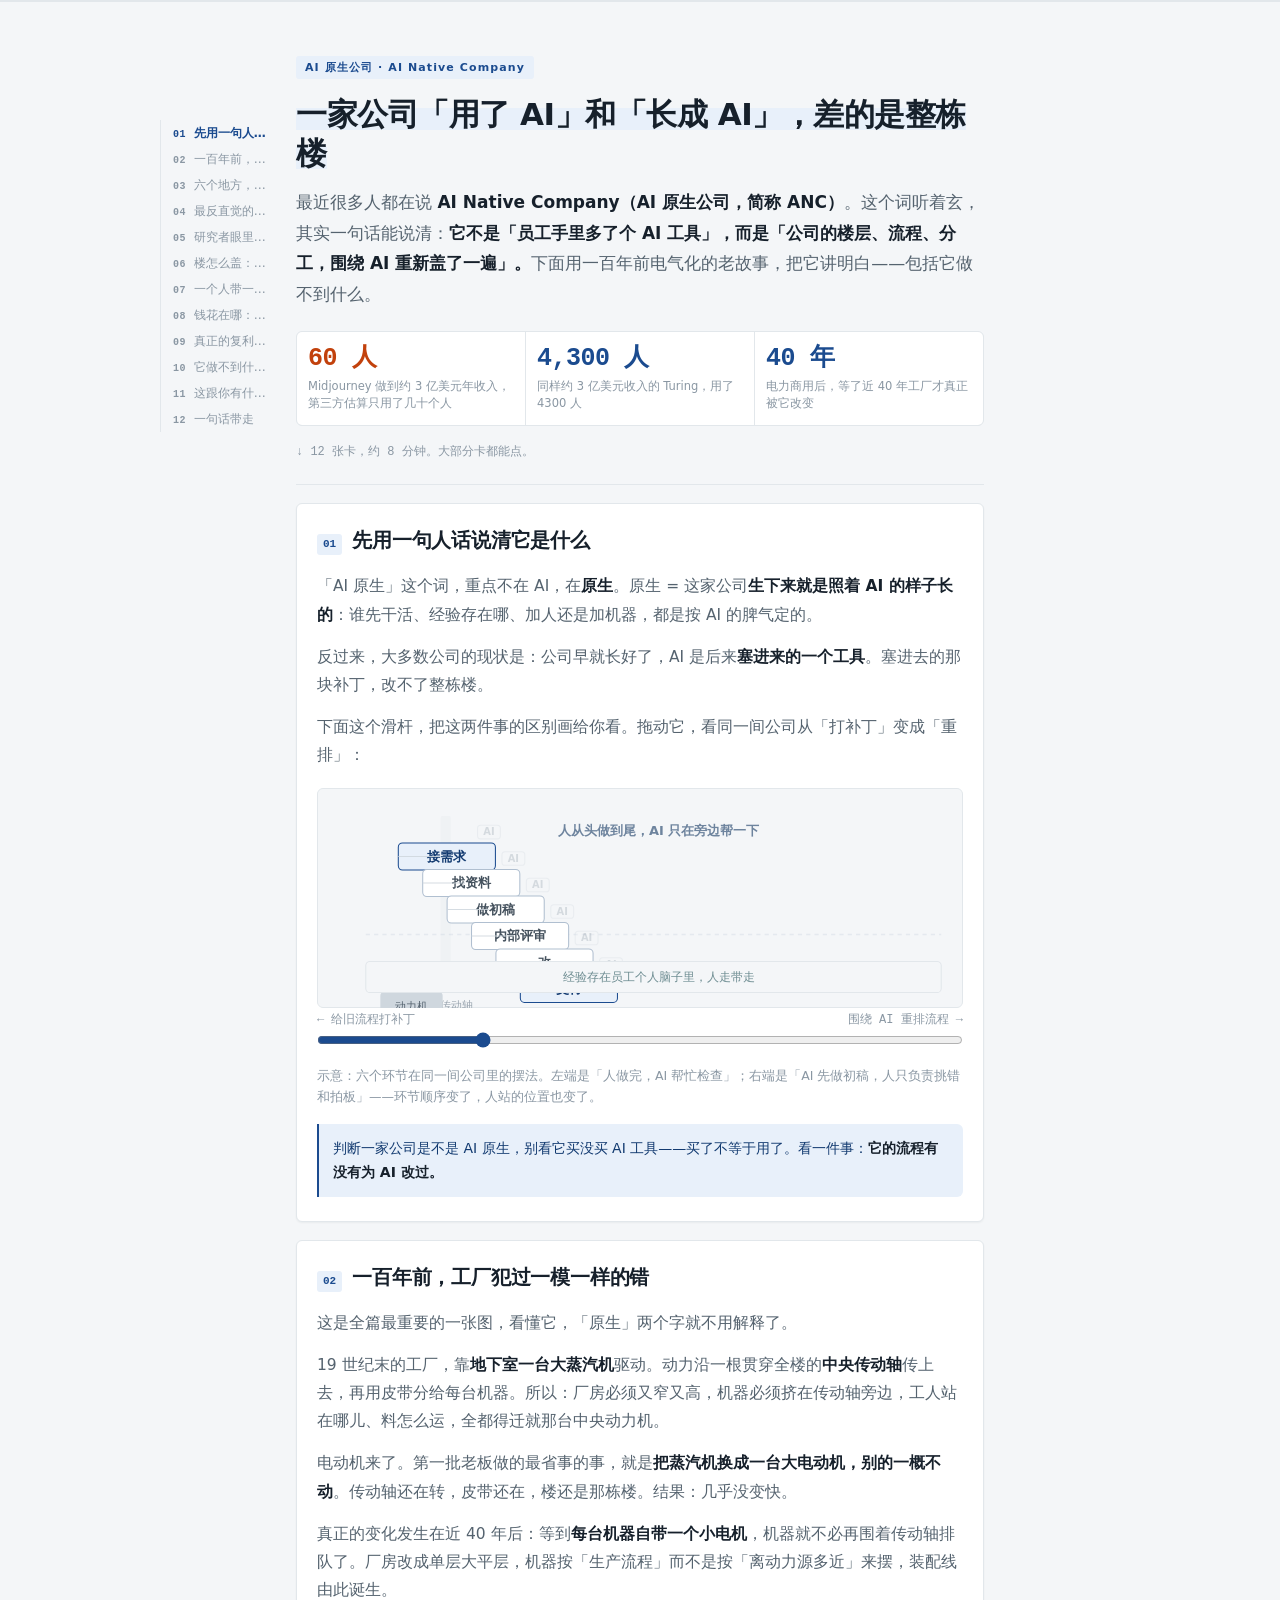
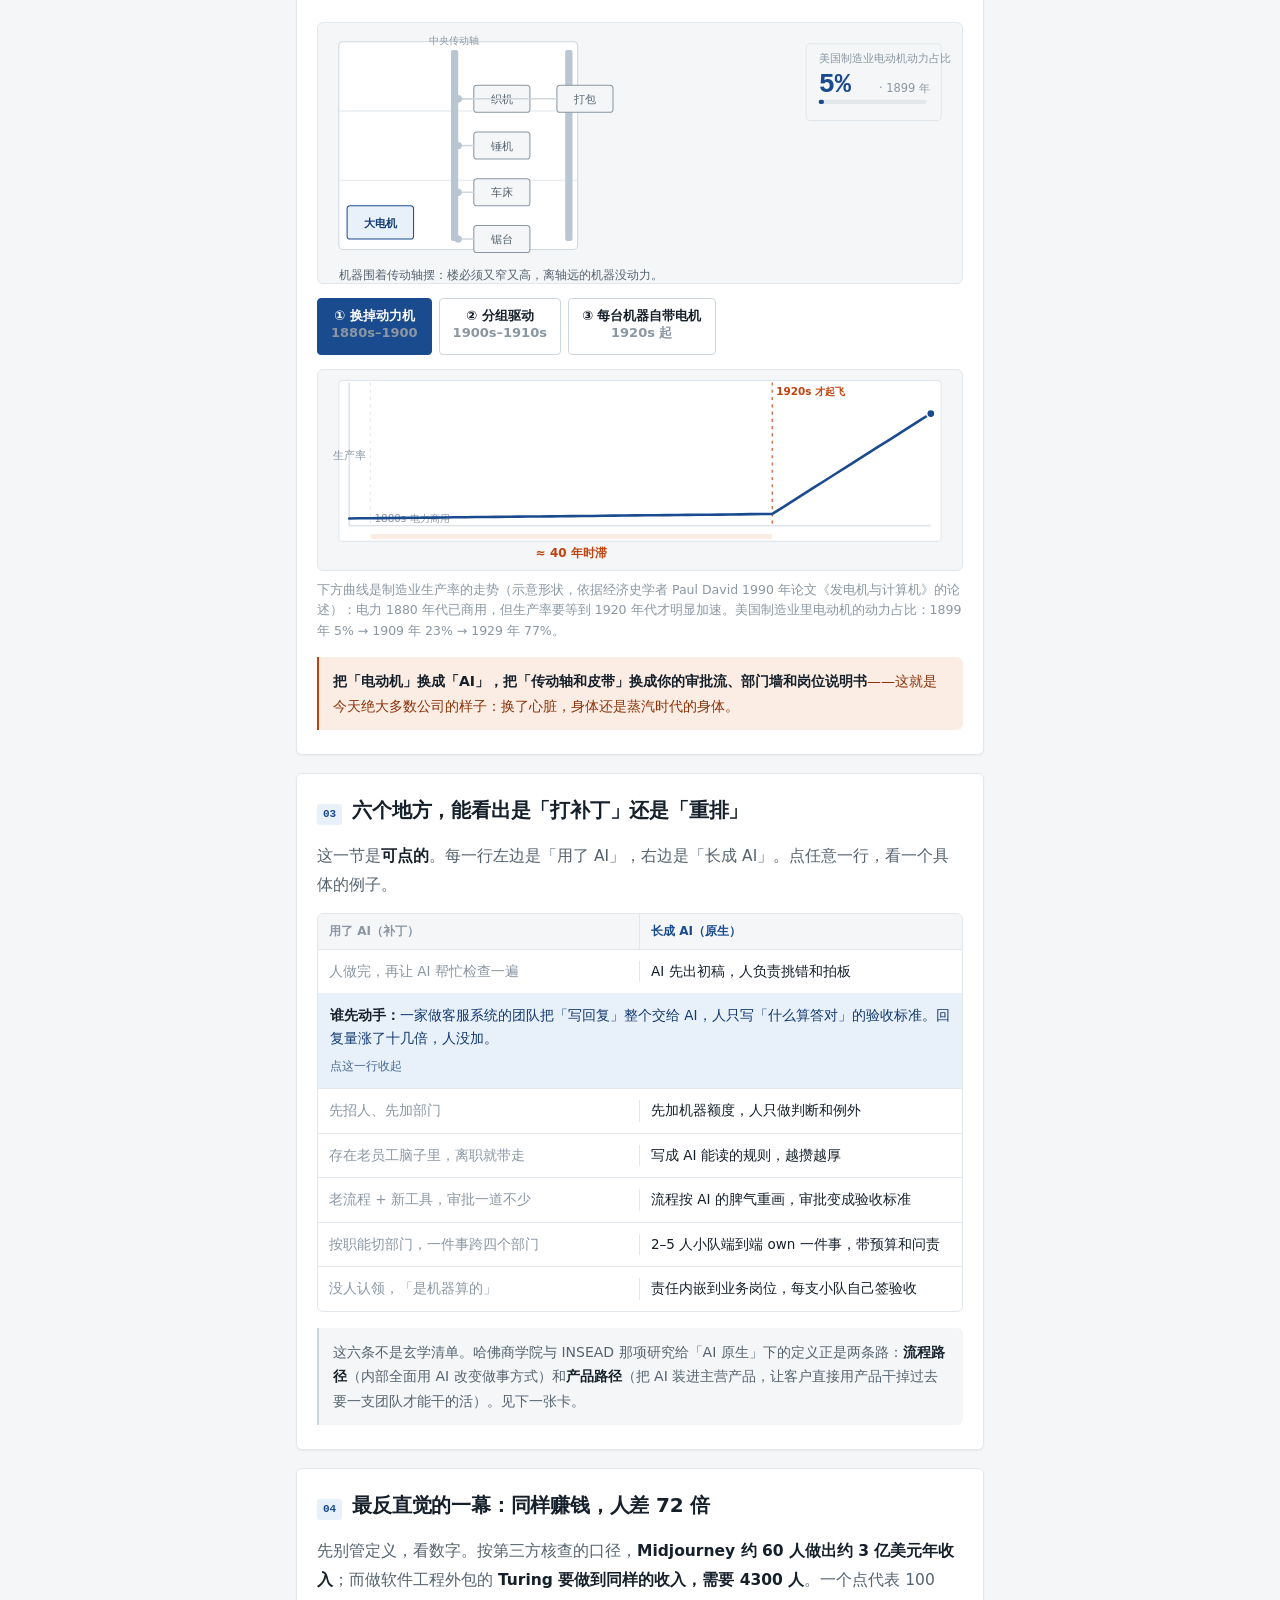
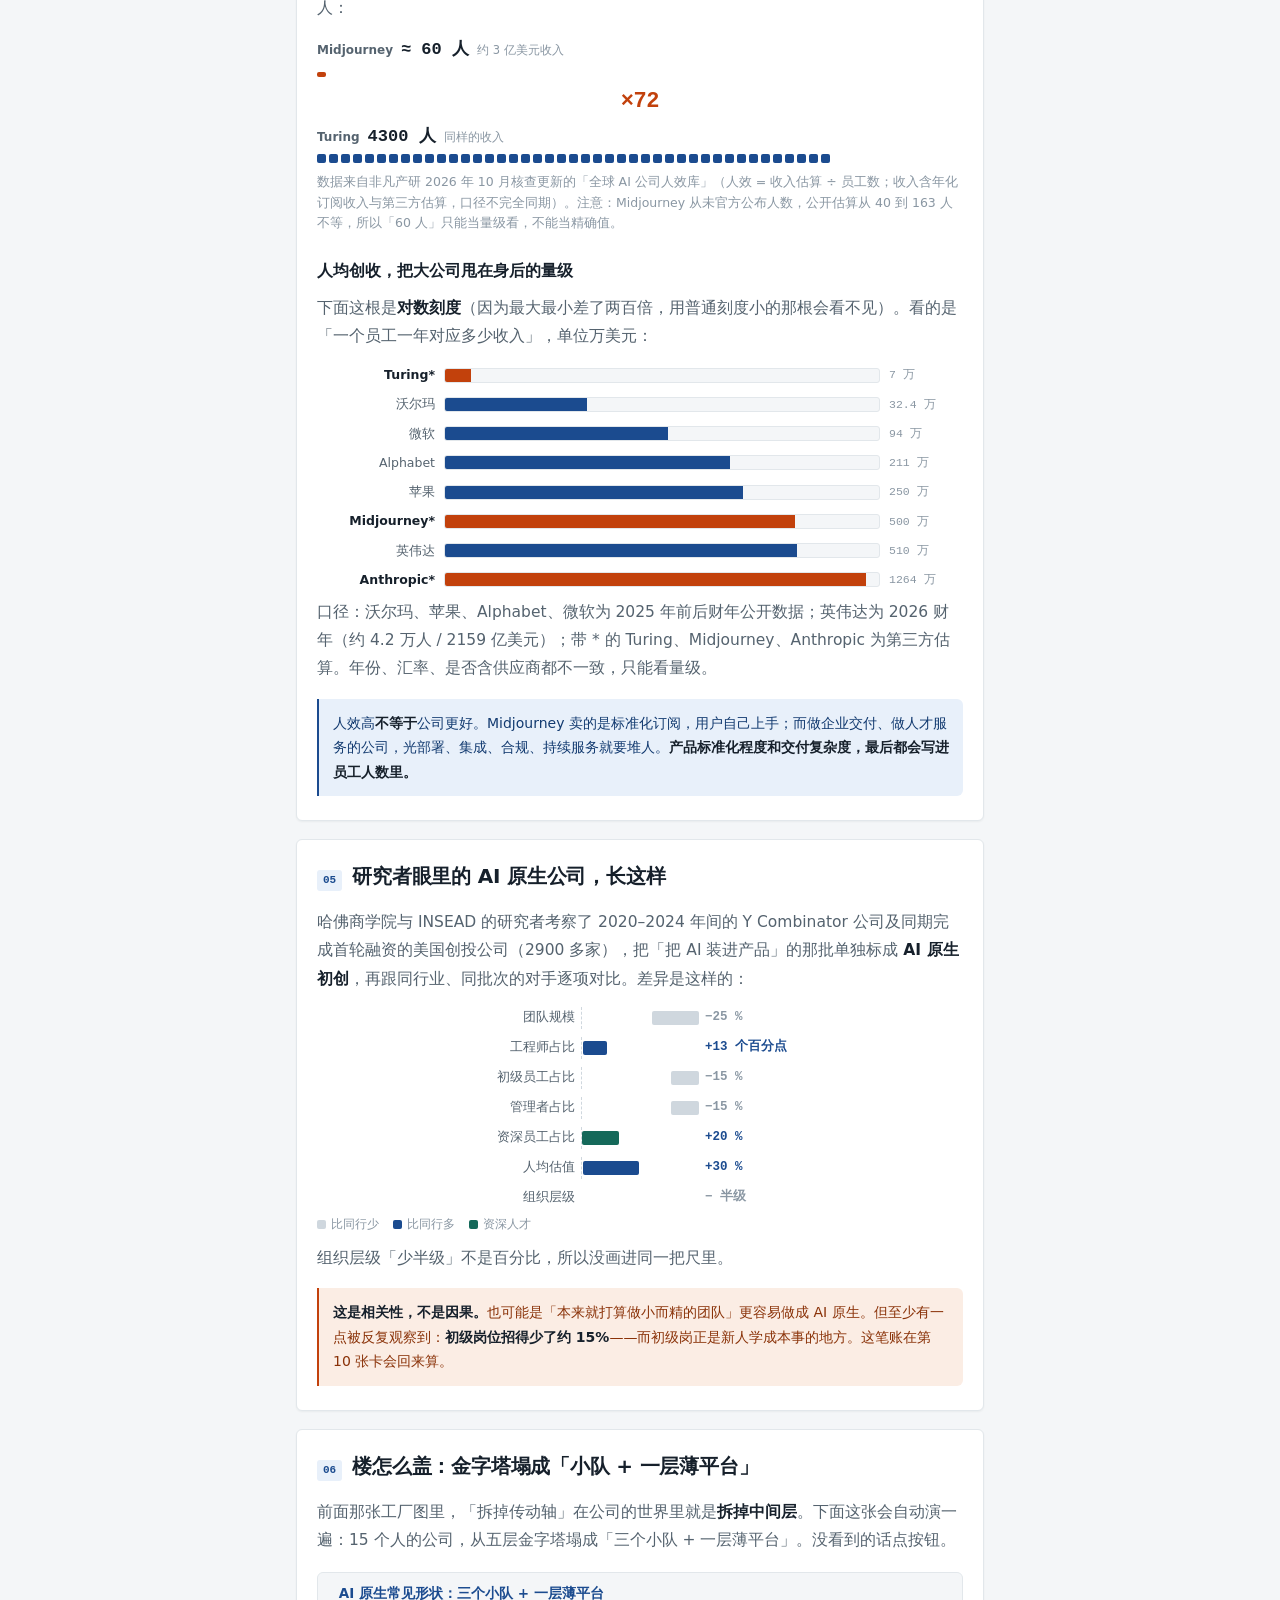
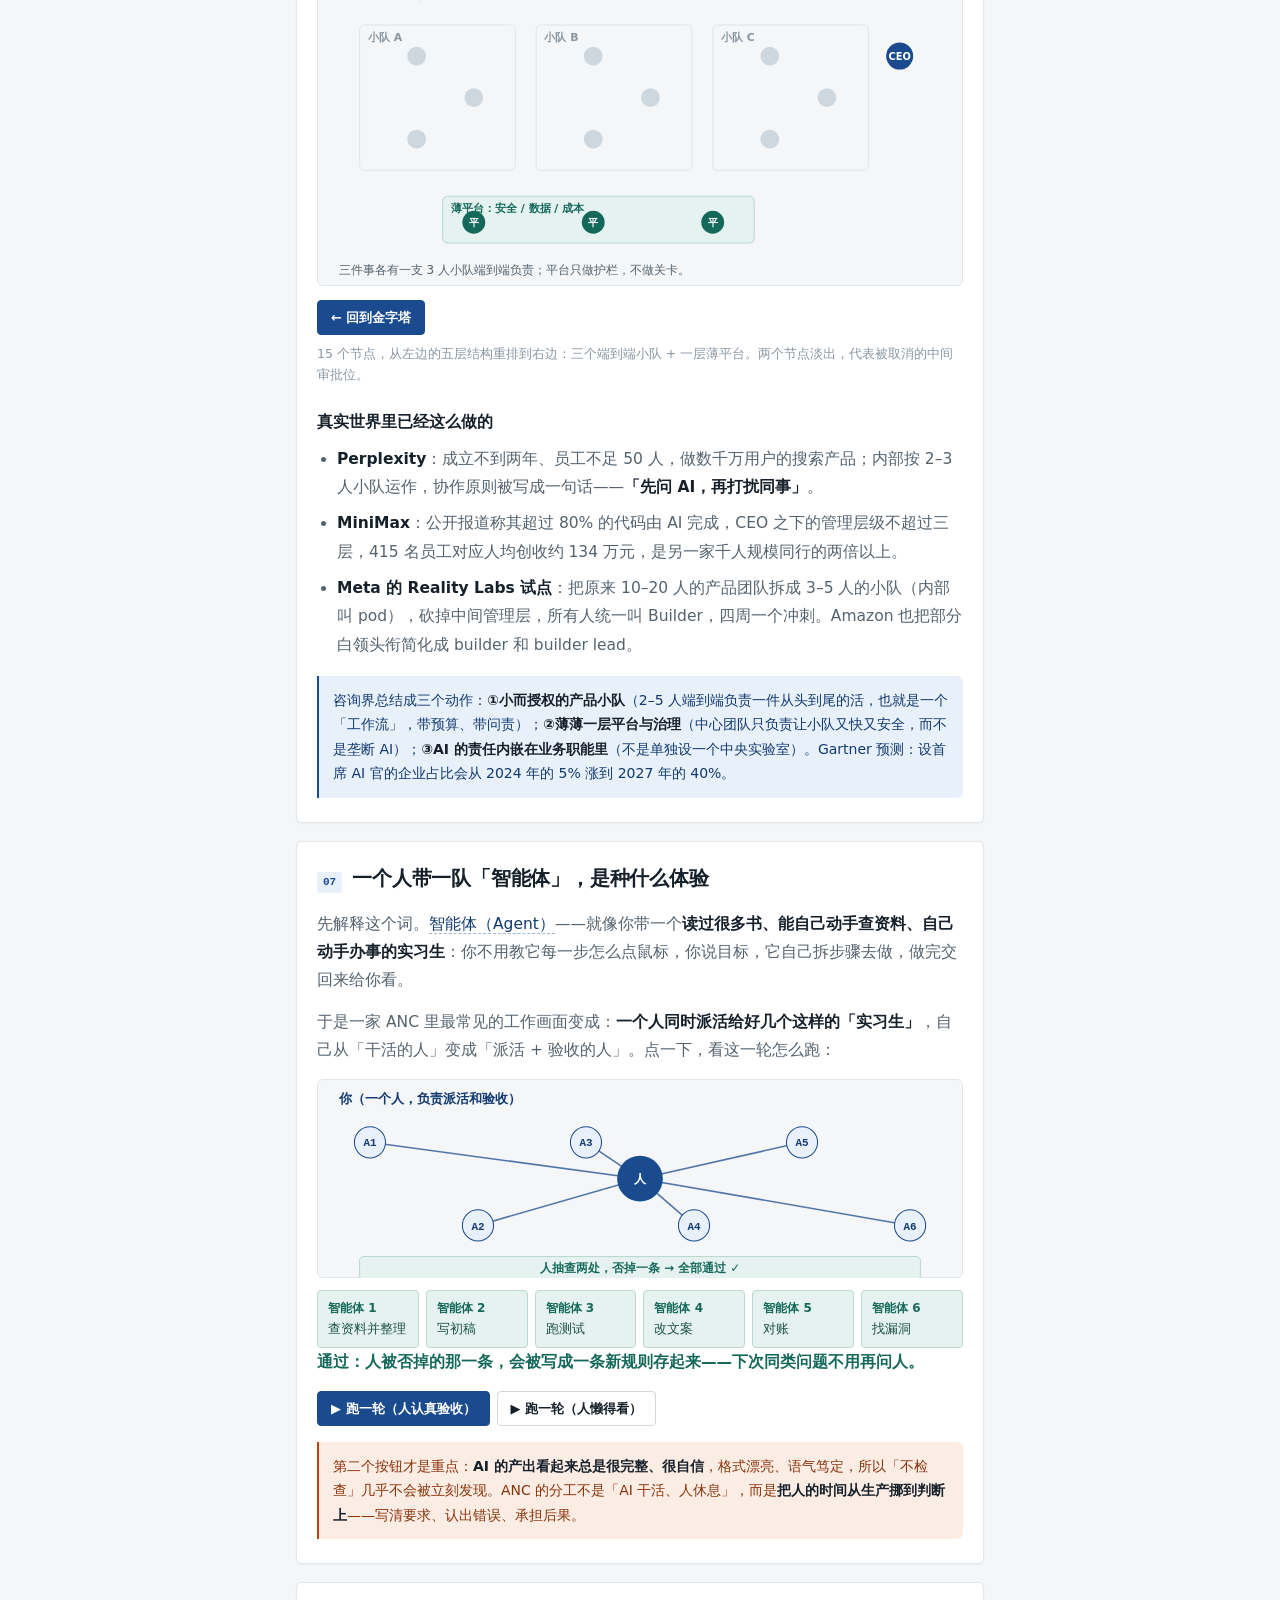
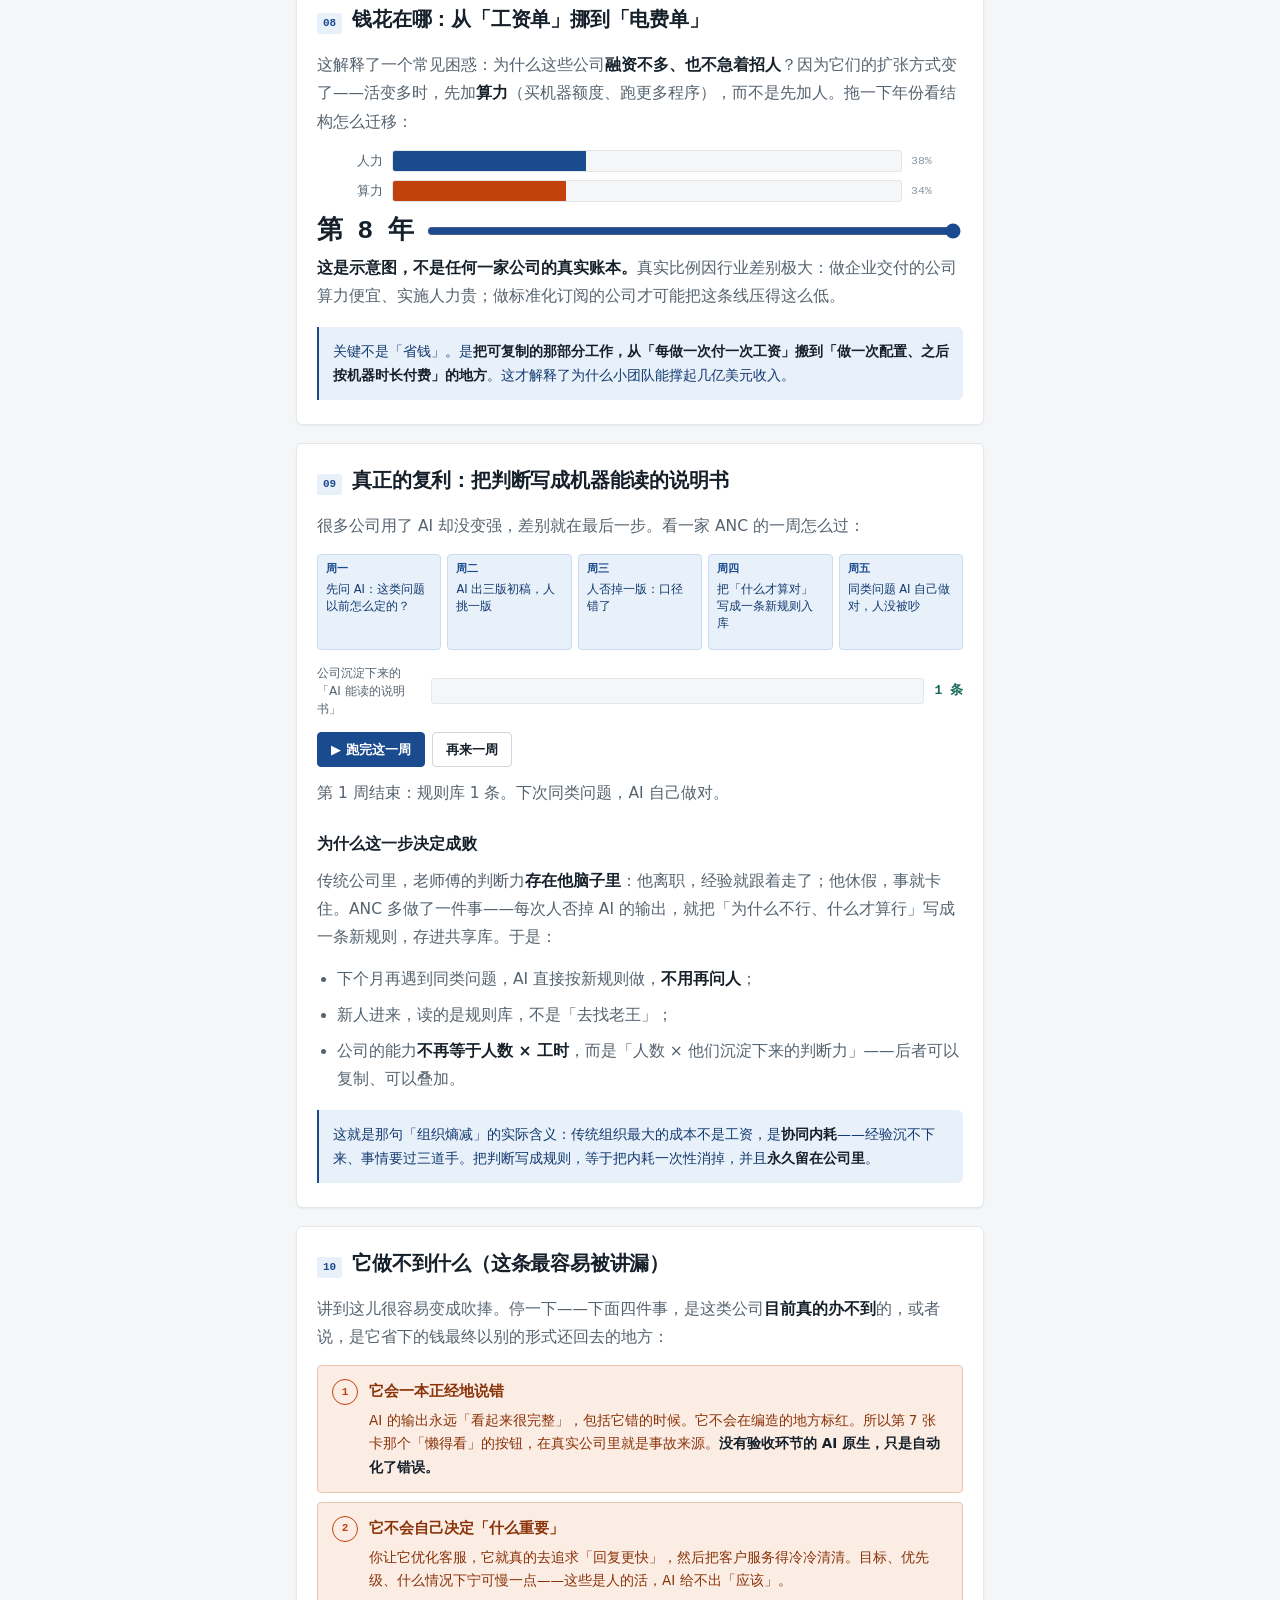
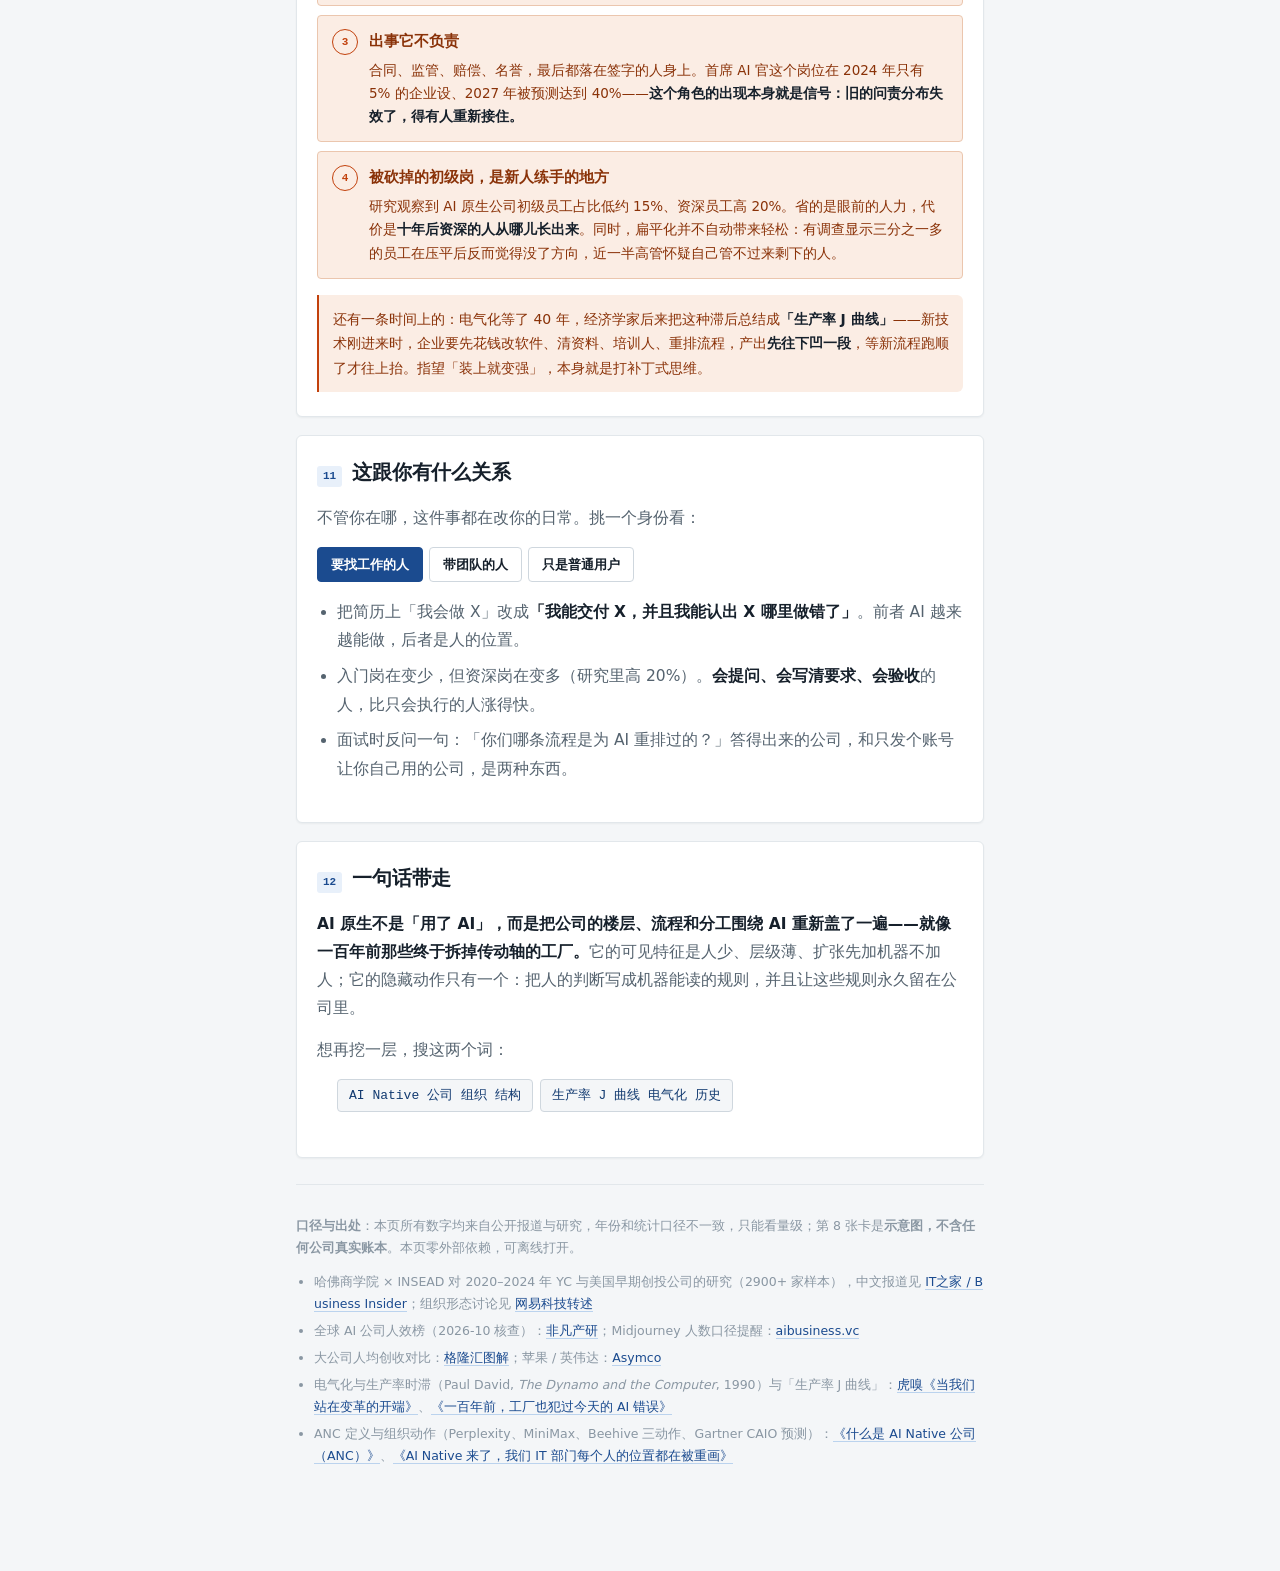
==== d/2026-11-03/index.html @ 0462d8a0 "docs: AI 每日一识 2026-11-03" ====
<!doctype html>
<html lang="zh-CN">
<head>
<meta charset="utf-8">
<meta name="viewport" content="width=device-width, initial-scale=1, viewport-fit=cover">
<meta name="theme-color" content="#1B4B8F">
<link rel="icon" href="data:,">
<title>AI Native Company（AI 原生公司）到底是什么 · 图解</title>
<meta name="description" content="面向完全不懂 AI 的人：用一百年前电气化的老故事，讲清 AI Native Company 是什么、凭什么人这么少、以及它做不到什么。">
<script>document.documentElement.className += ' js'</script>
<style>
:root{
  --bg:#F4F6F8; --panel:#fff; --ink:#16202B; --ink-2:#55636F; --ink-3:#8A97A3;
  --line:#E2E7EB; --line-2:#CFD7DE;
  --accent:#1B4B8F; --accent-ink:#123A70; --accent-soft:#E8F0FA; --accent-line:#C9DCF2;
  --hot:#C2410C; --hot-ink:#8A3208; --hot-soft:#FBEDE4; --hot-line:#EBC6AE;
  --good:#15695A; --good-ink:#1D5247; --good-soft:#E5F2EF; --good-line:#BBD9D1;
  --radius:6px; --shadow:0 1px 2px rgba(22,32,43,.05);
  --sans:"Segoe UI",system-ui,-apple-system,"PingFang SC","Microsoft YaHei",sans-serif;
  --mono:ui-monospace,"Cascadia Mono",Consolas,"SFMono-Regular",Menlo,monospace;
}
*,*::before,*::after{box-sizing:border-box}
html{-webkit-text-size-adjust:100%}
body{
  margin:0;background:var(--bg);color:var(--ink);
  font:16px/1.78 var(--sans);-webkit-font-smoothing:antialiased;
}
.wrap{max-width:720px;margin:0 auto;padding:0 16px 96px}

/* ---------- 顶栏进度 ---------- */
.topbar{position:fixed;top:0;left:0;right:0;height:2px;background:var(--line);z-index:40}
.topbar i{display:block;height:100%;width:0;background:var(--accent)}

/* ---------- 侧栏（桌面） ---------- */
.rail{display:none}
@media (min-width:1080px){
  .rail{
    display:block;position:fixed;left:calc(50% - 480px);top:120px;width:120px;z-index:30;
    border-left:1px solid var(--line);padding-left:12px;
  }
  .rail a{
    display:flex;gap:8px;align-items:baseline;text-decoration:none;color:var(--ink-3);
    font:12px/1.5 var(--sans);padding:4px 0;transition:color .2s
  }
  .rail a em{font:600 10px/1.5 var(--mono);font-style:normal;letter-spacing:.04em}
  .rail a:hover{color:var(--ink-2)}
  .rail a.on{color:var(--accent);font-weight:600}
}

/* ---------- hero ---------- */
.hero{padding:52px 0 26px;border-bottom:1px solid var(--line)}
.kicker{
  display:inline-block;font:600 11px/1 var(--sans);letter-spacing:.1em;color:var(--accent);
  background:var(--accent-soft);padding:6px 9px;border-radius:3px;margin-bottom:16px
}
h1{margin:0 0 14px;font-size:31px;line-height:1.26;letter-spacing:-.015em;font-weight:700}
h1 .u{
  background:linear-gradient(var(--accent-soft),var(--accent-soft)) no-repeat;
  background-size:0 62%;background-position:0 88%;transition:background-size 1.1s cubic-bezier(.22,.61,.36,1) .35s
}
.js .hero.in h1 .u{background-size:100% 62%}
.lede{margin:0 0 22px;font-size:17px;color:var(--ink-2);line-height:1.8}
.lede b{color:var(--ink);font-weight:600}
.stats{display:grid;grid-template-columns:repeat(3,1fr);gap:1px;background:var(--line);border:1px solid var(--line);border-radius:var(--radius);overflow:hidden}
.stat{background:var(--panel);padding:13px 11px}
.stat .v{display:block;font:700 25px/1.1 var(--mono);letter-spacing:-.02em;color:var(--accent);white-space:nowrap}
@media (max-width:520px){ .stat .v{font-size:19px} .stat .k{font-size:10.5px} }
.stat.hot .v{color:var(--hot)}
.stat .k{display:block;margin-top:5px;font-size:11.5px;line-height:1.5;color:var(--ink-3)}
.scrollhint{margin:20px 0 0;font:12px/1 var(--mono);color:var(--ink-3)}

/* ---------- 卡片 ---------- */
.card{
  background:var(--panel);border:1px solid var(--line);border-radius:var(--radius);
  box-shadow:var(--shadow);padding:22px 20px 24px;margin:18px 0;scroll-margin-top:16px
}
.card h2{margin:0 0 4px;font-size:20px;line-height:1.4;font-weight:680;letter-spacing:-.01em}
.card h3{margin:24px 0 8px;font-size:15.5px;font-weight:650;color:var(--ink)}
.card p{margin:0 0 14px;color:var(--ink-2);font-size:15.5px;line-height:1.82}
.card p:last-child{margin-bottom:0}
.card b,.card strong{color:var(--ink);font-weight:600}
.no-head{display:flex;gap:10px;align-items:baseline;margin-bottom:14px}
.no{font:600 11px/1 var(--mono);color:var(--accent);background:var(--accent-soft);padding:5px 6px;border-radius:3px;flex:none}
.card ul{margin:0 0 14px;padding-left:20px;color:var(--ink-2);font-size:15.5px;line-height:1.85}
.card li{margin-bottom:7px}
.card li b{color:var(--ink)}
.term{color:var(--accent-ink);border-bottom:1px dashed #9DB8DC;cursor:help}
.note{font-size:13px;color:var(--ink-3);line-height:1.7}
.callout{
  margin:16px 0 0;padding:12px 14px;border-left:2px solid var(--accent);
  background:var(--accent-soft);border-radius:0 var(--radius) var(--radius) 0;
  font-size:14px;color:var(--accent-ink);line-height:1.75
}
.callout.warn{border-left-color:var(--hot);background:var(--hot-soft);color:var(--hot-ink)}
.callout.fact{border-left-color:var(--line-2);background:var(--bg);color:var(--ink-2)}
.searchbox{list-style:none;display:flex;gap:7px;flex-wrap:wrap;margin:12px 0 0;padding:0}
.searchbox li{font:13px/1 var(--mono);padding:9px 11px;border-radius:4px;background:var(--bg);border:1px solid var(--line-2);color:var(--accent-ink)}
figure{margin:18px 0 0}
figcaption{margin-top:9px;font-size:12.5px;color:var(--ink-3);line-height:1.65}
.stage{width:100%;display:block;overflow:visible;background:var(--bg);border:1px solid var(--line);border-radius:var(--radius)}
.stage text{font-family:var(--sans)}
.stage text.mono{font-family:var(--mono)}
.btnrow + .stage,.btnrow + .panx .stage{margin-top:14px}
/* 窄屏时按原尺寸看：图太密，缩到 358px 宽标签只有 6px，读不动 → 允许横向拖动 */
.panx{overflow-x:auto;overflow-y:hidden;-webkit-overflow-scrolling:touch}
@media (max-width:680px){ .panx .stage{min-width:600px} }
.btn{
  font:600 13px/1 var(--sans);padding:10px 13px;border-radius:4px;cursor:pointer;
  background:var(--panel);border:1px solid var(--line-2);color:var(--ink);
  -webkit-tap-highlight-color:transparent;touch-action:manipulation;transition:.16s border-color,.16s background
}
.btn:hover{border-color:var(--accent)}
.btn:active{transform:translateY(1px)}
.btn.sel{background:var(--accent);border-color:var(--accent);color:#fff}
.btnrow{display:flex;gap:7px;flex-wrap:wrap;margin-top:14px}

/* 通用揭示 */
html.js .rv{opacity:0;transform:translateY(10px);transition:opacity .5s ease,transform .5s cubic-bezier(.22,.61,.36,1)}
html.js .card.in .rv{opacity:1;transform:none}
.card.in .rv:nth-child(2){transition-delay:.05s}
.card.in .rv:nth-child(3){transition-delay:.1s}

/* ---------- 卡 1：渗透度滑杆 ---------- */
.dial{margin-top:6px}
.dial input{width:100%;accent-color:var(--accent);margin:6px 0 0}
.dial .lab{display:flex;justify-content:space-between;font:12px/1 var(--mono);color:var(--ink-3)}

/* ---------- 卡 3：对照表 ---------- */
.cmp{border:1px solid var(--line);border-radius:var(--radius);overflow:hidden;margin-top:6px}
.cmp-h{display:grid;grid-template-columns:1fr 1fr;background:var(--bg);border-bottom:1px solid var(--line)}
.cmp-h span{padding:9px 11px;font:600 12px/1.4 var(--sans)}
.cmp-h span:first-child{color:var(--ink-3);border-right:1px solid var(--line)}
.cmp-h span:last-child{color:var(--accent)}
.cmp-row{border-bottom:1px solid var(--line)}
.cmp-row:last-child{border-bottom:0}
.cmp-row>button{
  display:grid;grid-template-columns:1fr 1fr;width:100%;border:0;background:none;cursor:pointer;
  text-align:left;font-family:inherit;padding:11px 0;gap:0
}
.cmp-row>button:hover{background:#FAFBFC}
.cmp-row i{font-style:normal;padding:0 11px;font-size:13.5px;line-height:1.6}
.cmp-row i:first-child{color:var(--ink-3);border-right:1px solid var(--line)}
.cmp-row i:last-child{color:var(--ink)}
.cmp-row .ex{
  display:grid;grid-template-rows:0fr;transition:grid-template-rows .32s ease;
  background:var(--accent-soft)
}
.cmp-row.open .ex{grid-template-rows:1fr}
.cmp-row .ex>div{overflow:hidden;padding:0 12px}
.cmp-row.open .ex>div{padding:11px 12px}
.cmp-row .ex p{margin:0;font-size:13.5px;line-height:1.72;color:var(--accent-ink)}
.cmp-row .ex em{display:block;margin-top:5px;font-style:normal;font-size:12px;color:#4A6B95}

/* ---------- 卡 4：点阵 + 榜 ---------- */
.dots{display:block;margin-top:14px}
.dots .who{display:flex;align-items:baseline;gap:8px;flex-wrap:wrap;font:600 12px/1.5 var(--sans);color:var(--ink-2);margin-bottom:7px}
.dots .who b{font:700 17px/1.2 var(--mono);color:var(--ink)}
.dots .who .note{font-weight:400;font-size:11.5px;color:var(--ink-3)}
.grid-dots{display:flex;flex-wrap:wrap;gap:3px}
.grid-dots i{width:9px;height:9px;border-radius:2px;background:var(--line-2);opacity:0;transform:scale(.4)}
.grid-dots i.on{opacity:1;transform:none;transition:opacity .25s ease,transform .25s ease}
.grid-dots i.a{background:var(--hot)}
.grid-dots i.b{background:var(--accent)}
.grid-dots i.part{background:var(--hot);height:5px;margin-top:4px}
.x72{text-align:center;font:700 22px/1 var(--mono);color:var(--hot);margin:14px 0 2px;letter-spacing:-.02em}
.rank{margin-top:6px}
.rk{display:grid;grid-template-columns:118px 1fr 74px;align-items:center;gap:9px;margin-bottom:7px}
.rk .nm{font-size:12.5px;color:var(--ink-2);text-align:right;white-space:nowrap;overflow:hidden;text-overflow:ellipsis}
.rk .tr{height:15px;background:var(--bg);border:1px solid var(--line);border-radius:3px;overflow:hidden}
.rk .fl{display:block;height:100%;width:0;background:var(--accent);transition:width .7s cubic-bezier(.22,.61,.36,1)}
.rk.hi .fl{background:var(--hot)}
.rk.hi .nm{color:var(--ink);font-weight:600}
.rk .vv{font:11.5px/1 var(--mono);color:var(--ink-3)}

/* ---------- 卡 5：研究条形 ---------- */
.study{margin-top:6px}
.st{display:grid;grid-template-columns:1fr 118px 1fr;align-items:center;gap:6px;margin-bottom:8px}
.st .lb{font-size:13px;color:var(--ink-2);text-align:right;line-height:1.45}
.st .ax{position:relative;height:22px;border-left:1px dashed var(--line-2)}
.st .ax i{position:absolute;top:4px;height:14px;border-radius:2px;width:0;transition:width .6s cubic-bezier(.22,.61,.36,1)}
.st .ax i.neg{right:0;background:var(--line-2)}
.st .ax i.pos{left:1px;background:var(--accent)}
.st .ax i.good{background:var(--good)}
.st .vv{font:600 12.5px/1.4 var(--mono);white-space:nowrap}
.st .vv.neg{color:var(--ink-3)}
.st .vv.pos{color:var(--accent)}
.legend{display:flex;gap:14px;font:11.5px/1 var(--sans);color:var(--ink-3);margin-top:10px}
.legend i{display:inline-block;width:9px;height:9px;border-radius:2px;margin-right:5px;vertical-align:-1px}

/* ---------- 卡 7：智能体小队 ---------- */
.team{margin-top:6px}
.flow{display:flex;gap:7px;flex-wrap:wrap;margin-top:12px}
.job{
  flex:1 1 100px;border:1px solid var(--line);border-radius:4px;padding:9px 10px;background:var(--bg);
  font-size:12.5px;color:var(--ink-2);line-height:1.5;transition:.25s border-color,.25s background,.25s color
}
.job b{display:block;font:600 12px/1.4 var(--sans);color:var(--ink-3);margin-bottom:3px}
.job.busy{background:var(--accent-soft);border-color:var(--accent-line);color:var(--accent-ink)}
.job.busy b{color:var(--accent)}
.job.pass{background:var(--good-soft);border-color:var(--good-line);color:var(--good-ink)}
.job.pass b{color:var(--good)}
.job.fail{background:var(--hot-soft);border-color:var(--hot-line);color:var(--hot-ink)}
.job.fail b{color:var(--hot)}
.verdict{margin-top:12px;font:600 13.5px/1.6 var(--sans);min-height:22px}
.verdict.ok{color:var(--good)}
.verdict.no{color:var(--hot)}

/* ---------- 卡 8：成本结构 ---------- */
.cost{margin-top:6px}
.bars{display:flex;flex-direction:column;gap:8px}
.bar{display:grid;grid-template-columns:66px 1fr 52px;align-items:center;gap:9px}
.bar .bn{font-size:12.5px;color:var(--ink-2);text-align:right}
.bar .bt{height:22px;background:var(--bg);border:1px solid var(--line);border-radius:3px;overflow:hidden;display:flex}
.bar .bf{height:100%;width:0;transition:width .5s cubic-bezier(.22,.61,.36,1)}
.bar .bf.pay{background:var(--accent)}
.bar .bf.calc{background:var(--hot)}
.bar .bv{font:11.5px/1 var(--mono);color:var(--ink-3)}
.yr{font:700 26px/1 var(--mono);color:var(--ink);letter-spacing:-.02em}

/* ---------- 卡 9：一周 ---------- */
.week{margin-top:6px}
.days{display:grid;grid-template-columns:repeat(5,1fr);gap:6px}
.day{border:1px solid var(--line);border-radius:4px;padding:9px 8px;background:var(--bg);min-height:96px;transition:.3s border-color,.3s background}
.day b{display:block;font:600 11px/1 var(--mono);color:var(--ink-3);margin-bottom:6px}
.day span{display:block;font-size:11.5px;line-height:1.5;color:var(--ink-2)}
.day.on{background:var(--accent-soft);border-color:var(--accent-line)}
.day.on b{color:var(--accent)}
.day.on span{color:var(--accent-ink)}
.bank{display:flex;align-items:center;gap:10px;margin-top:14px}
.bank .bt{flex:1;height:26px;background:var(--bg);border:1px solid var(--line);border-radius:3px;overflow:hidden}
.bank .bf{height:100%;width:0;background:var(--good);transition:width .6s cubic-bezier(.22,.61,.36,1)}
.bank .bn{font:12px/1.5 var(--sans);color:var(--ink-2);width:104px;flex:none}
.bank .bv{font:600 13px/1 var(--mono);color:var(--good)}

/* ---------- 卡 10：盖章 ---------- */
.stamps{display:grid;gap:9px;margin-top:6px}
.stamp{
  border:1px solid var(--hot-line);border-radius:4px;background:var(--hot-soft);padding:13px 14px;
  display:grid;grid-template-columns:26px 1fr;gap:11px;align-items:start
}
.stamp .mk{
  font:700 11px/1 var(--mono);color:var(--hot);border:1.5px solid var(--hot);border-radius:50%;
  width:26px;height:26px;display:grid;place-items:center
}
.stamp h4{margin:0 0 4px;font-size:14.5px;font-weight:650;color:var(--hot-ink)}
.stamp p{margin:0;font-size:13.5px;line-height:1.72;color:var(--hot-ink)}

/* ---------- 卡 11：三视角 ---------- */
.tabs{display:flex;gap:6px;flex-wrap:wrap;margin:6px 0 16px}
.pane{display:none}
.pane.on{display:block;animation:fade .35s ease}
@keyframes fade{from{opacity:0;transform:translateY(5px)}to{opacity:1;transform:none}}

/* ---------- 页脚 ---------- */
footer{margin-top:26px;padding-top:18px;border-top:1px solid var(--line);font-size:12.5px;color:var(--ink-3);line-height:1.75}
footer a{color:var(--accent);text-decoration:none;border-bottom:1px solid #BBD3EE}
footer ul{margin:8px 0 0;padding-left:18px}
footer li{margin-bottom:5px;word-break:break-all}

@media (prefers-reduced-motion:reduce){
  *,*::before,*::after{animation:none!important;transition:none!important}
  html.js .rv{opacity:1!important;transform:none!important}
  .grid-dots i{opacity:1!important;transform:none!important}
  .js .hero h1 .u{background-size:100% 62%!important}
}
</style>
</head>
<body>
<div class="topbar"><i id="prog"></i></div>

<nav class="rail" id="rail" aria-label="目录"></nav>

<div class="wrap">

<header class="hero" id="hero">
  <span class="kicker">AI 原生公司 · AI Native Company</span>
  <h1><span class="u">一家公司「用了 AI」和「长成 AI」，差的是整栋楼</span></h1>
  <p class="lede">最近很多人都在说 <b>AI Native Company（AI 原生公司，简称 ANC）</b>。这个词听着玄，其实一句话能说清：<b>它不是「员工手里多了个 AI 工具」，而是「公司的楼层、流程、分工，围绕 AI 重新盖了一遍」。</b>下面用一百年前电气化的老故事，把它讲明白——包括它做不到什么。</p>
  <div class="stats">
    <div class="stat hot"><span class="v" data-count="60" data-suffix=" 人">0</span><span class="k">Midjourney 做到约 3 亿美元年收入，第三方估算只用了几十个人</span></div>
    <div class="stat"><span class="v" data-count="4300" data-suffix=" 人">0</span><span class="k">同样约 3 亿美元收入的 Turing，用了 4300 人</span></div>
    <div class="stat"><span class="v" data-count="40" data-suffix=" 年">0</span><span class="k">电力商用后，等了近 40 年工厂才真正被它改变</span></div>
  </div>
  <p class="scrollhint">↓ 12 张卡，约 8 分钟。大部分卡都能点。</p>
</header>

<!-- ============ 1 ============ -->
<section class="card" id="c1">
  <div class="no-head"><span class="no">01</span><h2>先用一句人话说清它是什么</h2></div>
  <p class="rv">「AI 原生」这个词，重点不在 AI，在<b>原生</b>。原生 = 这家公司<b>生下来就是照着 AI 的样子长的</b>：谁先干活、经验存在哪、加人还是加机器，都是按 AI 的脾气定的。</p>
  <p class="rv">反过来，大多数公司的现状是：公司早就长好了，AI 是后来<b>塞进来的一个工具</b>。塞进去的那块补丁，改不了整栋楼。</p>
  <p class="rv">下面这个滑杆，把这两件事的区别画给你看。拖动它，看同一间公司从「打补丁」变成「重排」：</p>
  <figure class="rv">
    <svg class="stage" id="dial-svg" viewBox="0 0 620 210" role="img" aria-label="同一间公司从旧流程加 AI 补丁，变成围绕 AI 重新排列流程"></svg>
    <div class="dial">
      <div class="lab"><span>← 给旧流程打补丁</span><span>围绕 AI 重排流程 →</span></div>
      <input type="range" id="dial" min="0" max="100" value="0" aria-label="AI 渗透度">
    </div>
    <figcaption>示意：六个环节在同一间公司里的摆法。左端是「人做完，AI 帮忙检查」；右端是「AI 先做初稿，人只负责挑错和拍板」——环节顺序变了，人站的位置也变了。</figcaption>
  </figure>
  <div class="callout">判断一家公司是不是 AI 原生，别看它买没买 AI 工具——买了不等于用了。看一件事：<b>它的流程有没有为 AI 改过。</b></div>
</section>

<!-- ============ 2 ============ -->
<section class="card" id="c2">
  <div class="no-head"><span class="no">02</span><h2>一百年前，工厂犯过一模一样的错</h2></div>
  <p class="rv">这是全篇最重要的一张图，看懂它，「原生」两个字就不用解释了。</p>
  <p class="rv">19 世纪末的工厂，靠<b>地下室一台大蒸汽机</b>驱动。动力沿一根贯穿全楼的<b>中央传动轴</b>传上去，再用皮带分给每台机器。所以：厂房必须又窄又高，机器必须挤在传动轴旁边，工人站在哪儿、料怎么运，全都得迁就那台中央动力机。</p>
  <p class="rv">电动机来了。第一批老板做的最省事的事，就是<b>把蒸汽机换成一台大电动机，别的一概不动</b>。传动轴还在转，皮带还在，楼还是那栋楼。结果：几乎没变快。</p>
  <p class="rv">真正的变化发生在近 40 年后：等到<b>每台机器自带一个小电机</b>，机器就不必再围着传动轴排队了。厂房改成单层大平层，机器按「生产流程」而不是按「离动力源多近」来摆，装配线由此诞生。</p>
  <figure class="rv">
    <svg class="stage" id="factory" viewBox="0 0 620 250" role="img" aria-label="工厂电气化三阶段：中央传动轴、分组驱动、每台机器自带电机"></svg>
    <div class="btnrow" id="stage-btns">
      <button class="btn sel" data-s="0">① 换掉动力机<br><span class="note">1880s–1900</span></button>
      <button class="btn" data-s="1">② 分组驱动<br><span class="note">1900s–1910s</span></button>
      <button class="btn" data-s="2">③ 每台机器自带电机<br><span class="note">1920s 起</span></button>
    </div>
    <svg class="stage" id="prod" viewBox="0 0 620 192" role="img" aria-label="制造业生产率曲线：电力商用后约 40 年才明显加速"></svg>
    <figcaption>下方曲线是制造业生产率的走势（示意形状，依据经济史学者 Paul David 1990 年论文《发电机与计算机》的论述）：电力 1880 年代已商用，但生产率要等到 1920 年代才明显加速。美国制造业里电动机的动力占比：1899 年 5% → 1909 年 23% → 1929 年 77%。</figcaption>
  </figure>
  <div class="callout warn"><b>把「电动机」换成「AI」，把「传动轴和皮带」换成你的审批流、部门墙和岗位说明书</b>——这就是今天绝大多数公司的样子：换了心脏，身体还是蒸汽时代的身体。</div>
</section>

<!-- ============ 3 ============ -->
<section class="card" id="c3">
  <div class="no-head"><span class="no">03</span><h2>六个地方，能看出是「打补丁」还是「重排」</h2></div>
  <p class="rv">这一节是<b>可点的</b>。每一行左边是「用了 AI」，右边是「长成 AI」。点任意一行，看一个具体的例子。</p>
  <div class="cmp rv" id="cmp">
    <div class="cmp-h"><span>用了 AI（补丁）</span><span>长成 AI（原生）</span></div>
  </div>
  <div class="callout fact">这六条不是玄学清单。哈佛商学院与 INSEAD 那项研究给「AI 原生」下的定义正是两条路：<b>流程路径</b>（内部全面用 AI 改变做事方式）和<b>产品路径</b>（把 AI 装进主营产品，让客户直接用产品干掉过去要一支团队才能干的活）。见下一张卡。</div>
</section>

<!-- ============ 4 ============ -->
<section class="card" id="c4">
  <div class="no-head"><span class="no">04</span><h2>最反直觉的一幕：同样赚钱，人差 72 倍</h2></div>
  <p class="rv">先别管定义，看数字。按第三方核查的口径，<b>Midjourney 约 60 人做出约 3 亿美元年收入</b>；而做软件工程外包的 <b>Turing 要做到同样的收入，需要 4300 人</b>。一个点代表 100 人：</p>
  <figure class="rv">
    <div class="dots">
      <div class="who">Midjourney<b>≈ 60 人</b><span class="note">约 3 亿美元收入</span></div>
      <div class="grid-dots" id="dots-a"></div>
    </div>
    <div class="x72" id="x72">×72</div>
    <div class="dots">
      <div class="who">Turing<b>4300 人</b><span class="note">同样的收入</span></div>
      <div class="grid-dots" id="dots-b"></div>
    </div>
    <figcaption>数据来自非凡产研 2026 年 10 月核查更新的「全球 AI 公司人效库」（人效 = 收入估算 ÷ 员工数；收入含年化订阅收入与第三方估算，口径不完全同期）。注意：Midjourney 从未官方公布人数，公开估算从 40 到 163 人不等，所以「60 人」只能当量级看，不能当精确值。</figcaption>
  </figure>
  <h3>人均创收，把大公司甩在身后的量级</h3>
  <p class="rv">下面这根是<b>对数刻度</b>（因为最大最小差了两百倍，用普通刻度小的那根会看不见）。看的是「一个员工一年对应多少收入」，单位万美元：</p>
  <div class="rank rv" id="rank"></div>
  <p class="note">口径：沃尔玛、苹果、Alphabet、微软为 2025 年前后财年公开数据；英伟达为 2026 财年（约 4.2 万人 / 2159 亿美元）；带 * 的 Turing、Midjourney、Anthropic 为第三方估算。年份、汇率、是否含供应商都不一致，只能看量级。</p>
  <div class="callout">人效高<b>不等于</b>公司更好。Midjourney 卖的是标准化订阅，用户自己上手；而做企业交付、做人才服务的公司，光部署、集成、合规、持续服务就要堆人。<b>产品标准化程度和交付复杂度，最后都会写进员工人数里。</b></div>
</section>

<!-- ============ 5 ============ -->
<section class="card" id="c5">
  <div class="no-head"><span class="no">05</span><h2>研究者眼里的 AI 原生公司，长这样</h2></div>
  <p class="rv">哈佛商学院与 INSEAD 的研究者考察了 2020–2024 年间的 Y Combinator 公司及同期完成首轮融资的美国创投公司（2900 多家），把「把 AI 装进产品」的那批单独标成 <b>AI 原生初创</b>，再跟同行业、同批次的对手逐项对比。差异是这样的：</p>
  <div class="study rv" id="study"></div>
  <div class="legend"><span><i style="background:var(--line-2)"></i>比同行少</span><span><i style="background:var(--accent)"></i>比同行多</span><span><i style="background:var(--good)"></i>资深人才</span></div>
  <p class="note" style="margin-top:14px">组织层级「少半级」不是百分比，所以没画进同一把尺里。</p>
  <div class="callout warn"><b>这是相关性，不是因果。</b>也可能是「本来就打算做小而精的团队」更容易做成 AI 原生。但至少有一点被反复观察到：<b>初级岗位招得少了约 15%</b>——而初级岗正是新人学成本事的地方。这笔账在第 10 张卡会回来算。</div>
</section>

<!-- ============ 6 ============ -->
<section class="card" id="c6">
  <div class="no-head"><span class="no">06</span><h2>楼怎么盖：金字塔塌成「小队 + 一层薄平台」</h2></div>
  <p class="rv">前面那张工厂图里，「拆掉传动轴」在公司的世界里就是<b>拆掉中间层</b>。下面这张会自动演一遍：15 个人的公司，从五层金字塔塌成「三个小队 + 一层薄平台」。没看到的话点按钮。</p>
  <figure class="rv">
    <svg class="stage" id="org" viewBox="0 0 620 300" role="img" aria-label="组织图从五层金字塔变成三个小队加一层薄平台"></svg>
    <div class="btnrow"><button class="btn" id="org-btn">拆掉中间层 →</button></div>
    <figcaption>15 个节点，从左边的五层结构重排到右边：三个端到端小队 + 一层薄平台。两个节点淡出，代表被取消的中间审批位。</figcaption>
  </figure>
  <h3>真实世界里已经这么做的</h3>
  <ul>
    <li><b>Perplexity</b>：成立不到两年、员工不足 50 人，做数千万用户的搜索产品；内部按 2–3 人小队运作，协作原则被写成一句话——<b>「先问 AI，再打扰同事」</b>。</li>
    <li><b>MiniMax</b>：公开报道称其超过 80% 的代码由 AI 完成，CEO 之下的管理层级不超过三层，415 名员工对应人均创收约 134 万元，是另一家千人规模同行的两倍以上。</li>
    <li><b>Meta 的 Reality Labs 试点</b>：把原来 10–20 人的产品团队拆成 3–5 人的小队（内部叫 pod），砍掉中间管理层，所有人统一叫 Builder，四周一个冲刺。Amazon 也把部分白领头衔简化成 builder 和 builder lead。</li>
  </ul>
  <div class="callout">咨询界总结成三个动作：<b>①小而授权的产品小队</b>（2–5 人端到端负责一件从头到尾的活，也就是一个「工作流」，带预算、带问责）；<b>②薄薄一层平台与治理</b>（中心团队只负责让小队又快又安全，而不是垄断 AI）；<b>③AI 的责任内嵌在业务职能里</b>（不是单独设一个中央实验室）。Gartner 预测：设首席 AI 官的企业占比会从 2024 年的 5% 涨到 2027 年的 40%。</div>
</section>

<!-- ============ 7 ============ -->
<section class="card" id="c7">
  <div class="no-head"><span class="no">07</span><h2>一个人带一队「智能体」，是种什么体验</h2></div>
  <p class="rv">先解释这个词。<span class="term" data-explained>智能体（Agent）</span>——就像你带一个<b>读过很多书、能自己动手查资料、自己动手办事的实习生</b>：你不用教它每一步怎么点鼠标，你说目标，它自己拆步骤去做，做完交回来给你看。</p>
  <p class="rv">于是一家 ANC 里最常见的工作画面变成：<b>一个人同时派活给好几个这样的「实习生」</b>，自己从「干活的人」变成「派活 + 验收的人」。点一下，看这一轮怎么跑：</p>
  <div class="team rv">
    <svg class="stage" id="team" viewBox="0 0 620 190" role="img" aria-label="一个人给六个智能体派活，产出回流后由人验收"></svg>
    <div class="flow" id="jobs"></div>
    <p class="verdict" id="verdict">按「跑一轮」开始。</p>
    <div class="btnrow">
      <button class="btn sel" id="run">▶ 跑一轮（人认真验收）</button>
      <button class="btn" id="run-lazy">▶ 跑一轮（人懒得看）</button>
    </div>
  </div>
  <div class="callout warn">第二个按钮才是重点：<b>AI 的产出看起来总是很完整、很自信</b>，格式漂亮、语气笃定，所以「不检查」几乎不会被立刻发现。ANC 的分工不是「AI 干活、人休息」，而是<b>把人的时间从生产挪到判断上</b>——写清要求、认出错误、承担后果。</div>
</section>

<!-- ============ 8 ============ -->
<section class="card" id="c8">
  <div class="no-head"><span class="no">08</span><h2>钱花在哪：从「工资单」挪到「电费单」</h2></div>
  <p class="rv">这解释了一个常见困惑：为什么这些公司<b>融资不多、也不急着招人</b>？因为它们的扩张方式变了——活变多时，先加<b>算力</b>（买机器额度、跑更多程序），而不是先加人。拖一下年份看结构怎么迁移：</p>
  <div class="cost rv">
    <div class="bars">
      <div class="bar"><span class="bn">人力</span><span class="bt"><i class="bf pay" id="f-pay"></i></span><span class="bv" id="v-pay">–</span></div>
      <div class="bar"><span class="bn">算力</span><span class="bt"><i class="bf calc" id="f-calc"></i></span><span class="bv" id="v-calc">–</span></div>
    </div>
    <div style="display:flex;align-items:center;gap:12px;margin-top:16px">
      <span class="yr" id="yr">第 1 年</span>
      <input type="range" id="cslider" min="1" max="8" value="1" style="flex:1;accent-color:var(--accent)" aria-label="公司年龄">
    </div>
    <p class="note" style="margin-top:10px"><b>这是示意图，不是任何一家公司的真实账本。</b>真实比例因行业差别极大：做企业交付的公司算力便宜、实施人力贵；做标准化订阅的公司才可能把这条线压得这么低。</p>
  </div>
  <div class="callout">关键不是「省钱」。是<b>把可复制的那部分工作，从「每做一次付一次工资」搬到「做一次配置、之后按机器时长付费」的地方</b>。这才解释了为什么小团队能撑起几亿美元收入。</div>
</section>

<!-- ============ 9 ============ -->
<section class="card" id="c9">
  <div class="no-head"><span class="no">09</span><h2>真正的复利：把判断写成机器能读的说明书</h2></div>
  <p class="rv">很多公司用了 AI 却没变强，差别就在最后一步。看一家 ANC 的一周怎么过：</p>
  <div class="week rv">
    <div class="days" id="days"></div>
    <div class="bank">
      <span class="bn">公司沉淀下来的<br>「AI 能读的说明书」</span>
      <span class="bt"><i class="bf" id="bankfill"></i></span>
      <span class="bv" id="banknum">0 条</span>
    </div>
    <div class="btnrow"><button class="btn sel" id="week-btn">▶ 跑完这一周</button><button class="btn" id="week-again">再来一周</button></div>
    <p class="note" style="margin-top:12px" id="week-cap">周一到周五，一条工单走完四步。注意最后一步。</p>
  </div>
  <h3>为什么这一步决定成败</h3>
  <p class="rv">传统公司里，老师傅的判断力<b>存在他脑子里</b>：他离职，经验就跟着走了；他休假，事就卡住。ANC 多做了一件事——每次人否掉 AI 的输出，就把「为什么不行、什么才算行」写成一条新规则，存进共享库。于是：</p>
  <ul>
    <li>下个月再遇到同类问题，AI 直接按新规则做，<b>不用再问人</b>；</li>
    <li>新人进来，读的是规则库，不是「去找老王」；</li>
    <li>公司的能力<b>不再等于人数 × 工时</b>，而是「人数 × 他们沉淀下来的判断力」——后者可以复制、可以叠加。</li>
  </ul>
  <div class="callout">这就是那句「组织熵减」的实际含义：传统组织最大的成本不是工资，是<b>协同内耗</b>——经验沉不下来、事情要过三道手。把判断写成规则，等于把内耗一次性消掉，并且<b>永久留在公司里</b>。</div>
</section>

<!-- ============ 10 ============ -->
<section class="card" id="c10">
  <div class="no-head"><span class="no">10</span><h2>它做不到什么（这条最容易被讲漏）</h2></div>
  <p class="rv">讲到这儿很容易变成吹捧。停一下——下面四件事，是这类公司<b>目前真的办不到</b>的，或者说，是它省下的钱最终以别的形式还回去的地方：</p>
  <div class="stamps rv" id="stamps">
    <div class="stamp"><span class="mk">1</span><div><h4>它会一本正经地说错</h4><p>AI 的输出永远「看起来很完整」，包括它错的时候。它不会在编造的地方标红。所以第 7 张卡那个「懒得看」的按钮，在真实公司里就是事故来源。<b>没有验收环节的 AI 原生，只是自动化了错误。</b></p></div></div>
    <div class="stamp"><span class="mk">2</span><div><h4>它不会自己决定「什么重要」</h4><p>你让它优化客服，它就真的去追求「回复更快」，然后把客户服务得冷冷清清。目标、优先级、什么情况下宁可慢一点——这些是人的活，AI 给不出「应该」。</p></div></div>
    <div class="stamp"><span class="mk">3</span><div><h4>出事它不负责</h4><p>合同、监管、赔偿、名誉，最后都落在签字的人身上。首席 AI 官这个岗位在 2024 年只有 5% 的企业设、2027 年被预测达到 40%——<b>这个角色的出现本身就是信号：旧的问责分布失效了，得有人重新接住。</b></p></div></div>
    <div class="stamp"><span class="mk">4</span><div><h4>被砍掉的初级岗，是新人练手的地方</h4><p>研究观察到 AI 原生公司初级员工占比低约 15%、资深员工高 20%。省的是眼前的人力，代价是<b>十年后资深的人从哪儿长出来</b>。同时，扁平化并不自动带来轻松：有调查显示三分之一多的员工在压平后反而觉得没了方向，近一半高管怀疑自己管不过来剩下的人。</p></div></div>
  </div>
  <div class="callout warn">还有一条时间上的：电气化等了 40 年，经济学家后来把这种滞后总结成<b>「生产率 J 曲线」</b>——新技术刚进来时，企业要先花钱改软件、清资料、培训人、重排流程，产出<b>先往下凹一段</b>，等新流程跑顺了才往上抬。指望「装上就变强」，本身就是打补丁式思维。</div>
</section>

<!-- ============ 11 ============ -->
<section class="card" id="c11">
  <div class="no-head"><span class="no">11</span><h2>这跟你有什么关系</h2></div>
  <p class="rv">不管你在哪，这件事都在改你的日常。挑一个身份看：</p>
  <div class="tabs rv" id="tabs">
    <button class="btn sel" data-p="0">要找工作的人</button>
    <button class="btn" data-p="1">带团队的人</button>
    <button class="btn" data-p="2">只是普通用户</button>
  </div>
  <div class="pane on" data-pane="0">
    <ul>
      <li>把简历上「我会做 X」改成<b>「我能交付 X，并且我能认出 X 哪里做错了」</b>。前者 AI 越来越能做，后者是人的位置。</li>
      <li>入门岗在变少，但资深岗在变多（研究里高 20%）。<b>会提问、会写清要求、会验收</b>的人，比只会执行的人涨得快。</li>
      <li>面试时反问一句：「你们哪条流程是为 AI 重排过的？」答得出来的公司，和只发个账号让你自己用的公司，是两种东西。</li>
    </ul>
  </div>
  <div class="pane" data-pane="1">
    <ul>
      <li><b>别从「发工具」开始</b>，从「挑一条流程端到端重做」开始。发工具是换电动机，重做流程才是拆传动轴。</li>
      <li>把老师傅的判断写成 AI 能读的说明书，并且<b>把它当资产考核</b>——否则人一走，能力跟着走。</li>
      <li>给小队预算和问责，而不是给一堆审批。2–5 人、端到端 own 一件事，是反复出现的形状。</li>
      <li>提前想清楚初级岗怎么办：不设计入口，五年后你招不到资深的人。</li>
    </ul>
  </div>
  <div class="pane" data-pane="2">
    <ul>
      <li>你用的产品，背后可能只有几十个人。这不是它不靠谱的证据，但也意味着<b>它没有那么多人在盯着质量</b>。</li>
      <li>「这是人写的还是机器写的」会越来越难分辨——因为机器写得太像人了。判断依据要从「语气」换成<b>「有没有人在验收、出错找谁」</b>。</li>
      <li>看到「AI 全自动」的宣传保持一点怀疑：全自动的下游一定有人签字，找不到那个人，就找不到责任。</li>
    </ul>
  </div>
</section>

<!-- ============ 12 ============ -->
<section class="card" id="c12">
  <div class="no-head"><span class="no">12</span><h2>一句话带走</h2></div>
  <p class="rv"><b>AI 原生不是「用了 AI」，而是把公司的楼层、流程和分工围绕 AI 重新盖了一遍——就像一百年前那些终于拆掉传动轴的工厂。</b>它的可见特征是人少、层级薄、扩张先加机器不加人；它的隐藏动作只有一个：把人的判断写成机器能读的规则，并且让这些规则永久留在公司里。</p>
  <p class="rv">想再挖一层，搜这两个词：</p>
  <ul class="searchbox">
    <li>AI Native 公司 组织 结构</li>
    <li>生产率 J 曲线 电气化 历史</li>
  </ul>
</section>

<footer>
  <p><b>口径与出处</b>：本页所有数字均来自公开报道与研究，年份和统计口径不一致，只能看量级；第 8 张卡是<b>示意图，不含任何公司真实账本</b>。本页零外部依赖，可离线打开。</p>
  <ul>
    <li>哈佛商学院 × INSEAD 对 2020–2024 年 YC 与美国早期创投公司的研究（2900+ 家样本），中文报道见 <a href="https://www.ithome.com/html/win8/972807.htm" rel="noopener">IT之家 / Business Insider</a>；组织形态讨论见 <a href="https://www.163.com/dy/article/L0K7OR7V0556BW9D.html" rel="noopener">网易科技转述</a></li>
    <li>全球 AI 公司人效榜（2026-10 核查）：<a href="https://finance.sina.cn/2026-10-29/detail-iniwxekn5928906.d.html" rel="noopener">非凡产研</a>；Midjourney 人数口径提醒：<a href="https://aibusiness.vc/startups/midjourney-500m-zero-funding" rel="noopener">aibusiness.vc</a></li>
    <li>大公司人均创收对比：<a href="https://m.gelonghui.com/live/2113217" rel="noopener">格隆汇图解</a>；苹果 / 英伟达：<a href="https://asymco.com/2026-03-12/how-many-employees-does-apple-have-what-do-they-do/" rel="noopener">Asymco</a></li>
    <li>电气化与生产率时滞（Paul David, <i>The Dynamo and the Computer</i>, 1990）与「生产率 J 曲线」：<a href="https://m.huxiu.com/article/4840026.html" rel="noopener">虎嗅《当我们站在变革的开端》</a>、<a href="https://m.163.com/dy/article/L710VT5905118QJ9.html" rel="noopener">《一百年前，工厂也犯过今天的 AI 错误》</a></li>
    <li>ANC 定义与组织动作（Perplexity、MiniMax、Beehive 三动作、Gartner CAIO 预测）：<a href="https://m.toutiao.com/article/7686407597158564386/" rel="noopener">《什么是 AI Native 公司（ANC）》</a>、<a href="https://blog.csdn.net/weixin_38171602/article/details/164327182" rel="noopener">《AI Native 来了，我们 IT 部门每个人的位置都在被重画》</a></li>
  </ul>
</footer>

</div>

<script>
(function(){
'use strict';
var RM = matchMedia('(prefers-reduced-motion: reduce)').matches;
var SVGNS = 'http://www.w3.org/2000/svg';
function $(s){ return document.querySelector(s); }
function $$(s){ return [].slice.call(document.querySelectorAll(s)); }
function clamp(v,a,b){ return v<=a?0 : v>=b?1 : (v-a)/(b-a); }
function ease(p){ return p<0.5 ? 2*p*p : 1-Math.pow(-2*p+2,2)/2; }
function lerp(a,b,t){ return a+(b-a)*t; }
function mix(c1,c2,t){
  return 'rgb('+Math.round(lerp(c1[0],c2[0],t))+','+Math.round(lerp(c1[1],c2[1],t))+','+Math.round(lerp(c1[2],c2[2],t))+')';
}
var C = { ink:[22,32,43], ink2:[85,99,111], ink3:[138,151,163], line:[226,231,235], line2:[207,215,222],
          accent:[27,75,143], hot:[194,65,12], good:[21,105,90], white:[255,255,255], bg:[244,246,248] };
function txt(x,y,s,size,color,anchor,weight,fam){
  return '<text x="'+x+'" y="'+y+'" font-size="'+(size||12)+'" fill="'+(color||'#8A97A3')+
    '" text-anchor="'+(anchor||'start')+'" font-weight="'+(weight||'400')+
    '" class="'+(fam && String(fam).indexOf('mono')>-1 ? 'mono' : 'sans')+'">'+s+'</text>';
}
function rect(x,y,w,h,fill,rx,extra){
  return '<rect x="'+x.toFixed(1)+'" y="'+y.toFixed(1)+'" width="'+Math.max(0,w).toFixed(1)+
    '" height="'+Math.max(0,h).toFixed(1)+'" fill="'+fill+'" rx="'+(rx||0)+'"'+(extra||'')+'/>';
}
function line(x1,y1,x2,y2,stroke,w,extra){
  return '<line x1="'+x1.toFixed(1)+'" y1="'+y1.toFixed(1)+'" x2="'+x2.toFixed(1)+'" y2="'+y2.toFixed(1)+
    '" stroke="'+stroke+'" stroke-width="'+(w||1)+'"'+(extra||'')+'/>';
}
function circ(cx,cy,r,fill,extra){ return '<circle cx="'+cx.toFixed(1)+'" cy="'+cy.toFixed(1)+'" r="'+r+'" fill="'+fill+'"'+(extra||'')+'/>'; }

/* 场景登记：进入视口后按时长播一遍，p 从 0 到 1 */
var LAST = {};
function play(id, dur, fn){
  var host = document.getElementById(id);
  if(!host) return;
  LAST[id] = 1;
  function run(p){ LAST[id]=p; fn(p, host); }
  if(RM){ run(1); return; }
  host.__run = run;
  var io = new IntersectionObserver(function(es){
    es.forEach(function(e){
      if(!e.isIntersecting) return;
      io.disconnect();
      var t0 = 0;
      requestAnimationFrame(function step(now){
        t0 = t0 || now;
        var p = Math.min(1,(now-t0)/dur);
        run(ease(p));
        if(p<1) requestAnimationFrame(step);
      });
    });
  },{ threshold:0.2, rootMargin:'0px 0px -10% 0px' });
  io.observe(host);
}

/* 给每张图套一个可横拖的盒子（窄屏才真的会滚） */
$$('svg.stage').forEach(function(sv){
  var box=document.createElement('div'); box.className='panx';
  sv.parentNode.insertBefore(box,sv); box.appendChild(sv);
});

/* ---------- 卡片 / hero 揭示 ---------- */
$$('.card').forEach(function(c){
  if(RM){ c.classList.add('in'); return; }
  var io=new IntersectionObserver(function(es){
    es.forEach(function(e){ if(e.isIntersecting){ e.target.classList.add('in'); io.disconnect(); } });
  },{threshold:0.08});
  io.observe(c);
});
if(RM){ $('#hero').classList.add('in'); } else { requestAnimationFrame(function(){ $('#hero').classList.add('in'); }); }

/* ---------- hero 数字滚动 ---------- */
(function(){
  var nodes = $$('.stat .v');
  function go(n){
    var target = +n.getAttribute('data-count'), suf = n.getAttribute('data-suffix')||'';
    if(RM){ n.textContent = target + suf; return; }
    var t0=0;
    requestAnimationFrame(function step(now){
      t0=t0||now;
      var p=Math.min(1,(now-t0)/1300), v=Math.round(target*ease(p));
      n.textContent = v.toLocaleString('en-US') + suf;
      if(p<1) requestAnimationFrame(step);
    });
  }
  setTimeout(function(){ nodes.forEach(go); }, RM?0:250);
})();

/* ---------- 顶栏进度 + 侧栏 ---------- */
(function(){
  var bar=$('#prog'), rail=$('#rail'), cards=$$('.card');
  cards.forEach(function(c,i){
    var h=c.querySelector('h2'); if(!h) return;
    var a=document.createElement('a');
    var t=h.textContent.trim(); a.href='#'+c.id;
    a.innerHTML='<em>'+String(i+1).padStart(2,'0')+'</em><span>'+(t.length>5?t.slice(0,5)+'…':t)+'</span>';
    rail.appendChild(a);
  });
  var links=$$('#rail a');
  function on(){
    var max=document.documentElement.scrollHeight-innerHeight;
    bar.style.width=(max>0?scrollY/max*100:0).toFixed(1)+'%';
    var cur=0;
    cards.forEach(function(c,i){ if(c.getBoundingClientRect().top<innerHeight*0.42) cur=i; });
    links.forEach(function(a,i){ a.classList.toggle('on', i===cur); });
  }
  addEventListener('scroll',on,{passive:true}); on();
})();

/* ============ 卡 1：渗透度滑杆 ============ */
(function(){
  var host=$('#dial-svg'), sl=$('#dial');
  if(!host) return;
  var GREY=[207,215,222], BLUE=[27,75,143];
  /* 六个环节：from = 挤在中央竖轴旁（蒸汽式），to = 按流程横向排开 */
  var steps=['接需求','找资料','做初稿','内部评审','改','交付'];
  var from=[[150,52],[150,86],[150,120],[150,154],[150,188],[150,222]];
  var to  =[[46,104],[140,104],[234,104],[328,104],[422,104],[516,104]];
  function draw(p){
    var s='';
    /* 中央传动轴：随进度淡出 */
    var shaftOp=(1-clamp(p,0.15,0.85));
    s+=rect(118,26,10,170,mix(GREY,C.bg,1-clamp(p,0.15,0.85)),2,'opacity="'+shaftOp.toFixed(2)+'"');
    s+=txt(123,212,'中央传动轴',10.5,mix(C.ink3,C.white,1-shaftOp),'middle');
    s+=rect(60,196,60,26,mix(GREY,C.line2,p*.5),3);
    s+=txt(90,213,'动力机',10.5,'#55636F','middle');
    /* 横向流程线 */
    s+=line(46,140,600,140,mix(C.line,C.accent,p),1.5,'stroke-dasharray="4 4" opacity="'+(p*0.9).toFixed(2)+'"');
    for(var i=0;i<steps.length;i++){
      var x=lerp(from[i][0],to[i][0],p), y=lerp(from[i][1],to[i][1],p);
      var isHuman=(i===0||i===5), isJudge=(i===3);
      var fill = isHuman? mix(C.accent,C.accent,p) : mix(C.line2,C.accent,clamp(p,0,1)*0.18);
      var stroke = isHuman? '#1B4B8F' : mix(GREY,BLUE,p*0.7);
      var w=lerp(96,86,p), h=26;
      s+='<g>';
      s+=rect(x-w/2,y-h/2,w,h,isHuman?'#E8F0FA':mix(C.white,C.bg,0)+'' ,4,'stroke="'+stroke+'"');
      s+=txt(x,y+4,steps[i],12.5,isHuman?'#123A70':mix(C.ink2,C.ink,p),'middle','600');
      /* 皮带：淡出 */
      if(shaftOp>0.02){
        s+=line(x-w/2,y,x-6,y,'#CFD7DE',1,'opacity="'+shaftOp.toFixed(2)+'"');
      }
      /* AI 标记：从「补丁」位置移到「初稿」位置 */
      var ax=lerp(x+w/2-6, x, p), ay=lerp(y-16, y-20, p);
      var aop=clamp(p,0,1)*0.95+0.05;
      s+='<g opacity="'+aop.toFixed(2)+'">';
      s+=rect(ax-1,y-30,22,13,p>0.5?'#FBEDE4':'#F4F6F8',3,'stroke="'+(p>0.5?'#C2410C':'#CFD7DE')+'"');
      s+=txt(ax+10,y-20.5,'AI',9.5,p>0.5?'#C2410C':'#8A97A3','middle','700',null);
      s+='</g>';
      s+='</g>';
    }
    /* 人的位置标注 */
    s+=txt(328,44,p<0.5?'人从头做到尾，AI 只在旁边帮一下':'AI 先做初稿，人只站在两头：说清要求 + 拍板',12.5,mix(C.ink3,C.accent,p),'middle','600');
    s+=rect(46,166,554,30,p>0.5?'#E5F2EF':'#F4F6F8',4,'stroke="'+(p>0.5?'#BBD9D1':'#E2E7EB')+'"');
    s+=txt(328,185,p<0.5?'经验存在员工个人脑子里，人走带走':'每次挑出的错，写成一条新规则留下',12,mix(C.ink3,C.good,p),'middle');
    host.innerHTML=s;
  }
  play('dial-svg',1,draw);
  sl.addEventListener('input',function(){ draw(+sl.value/100); });
  /* 自动演示一次：从 0 推到 1 再回到 0，让用户知道能拖 */
  if(!RM){
    var started=false;
    var io=new IntersectionObserver(function(es){
      es.forEach(function(e){
        if(!e.isIntersecting||started) return; started=true; io.disconnect();
        var t0=0;
        requestAnimationFrame(function step(now){
          t0=t0||now; var k=Math.min(1,(now-t0)/2600);
          var v = k<0.6 ? ease(k/0.6) : 1-ease((k-0.6)/0.4)*0.75;
          sl.value=Math.round(v*100); draw(v);
          if(k<1) requestAnimationFrame(step);
        });
      });
    },{threshold:0.35});
    io.observe(host);
  } else { sl.value=100; draw(1); }
})();

/* ============ 卡 2：工厂三阶段 + 生产率曲线 ============ */
(function(){
  var host=$('#factory'); if(!host) return;
  var STAGE=0;
  /* 5 台机器：三种布局 */
  var layouts=[
    [[150,60],[150,105],[150,150],[150,195],[230,60]],
    [[150,72],[150,120],[150,168],[255,72],[255,140]],
    [[70,150],[175,150],[280,150],[385,150],[490,150]]
  ];
  var names=['织机','锤机','车床','锯台','打包'];
  function draw(){
    var L=layouts[STAGE], s='';
    /* 厂房：三阶段从「窄高多层」变「宽单层」 */
    var bw=lerp(230,560,STAGE/2), bh=lerp(200,120,STAGE/2), by=lerp(18,110,STAGE/2);
    s+=rect(20,by,bw,bh,'#fff',4,'stroke="#CFD7DE"');
    for(var f=1;f<(3-STAGE);f++){
      s+=line(20,by+f*bh/(3-STAGE),20+bw,by+f*bh/(3-STAGE),'#E2E7EB',1);
    }
    /* 中央传动轴 */
    if(STAGE<2){
      s+=rect(128,by+8,7,bh-16,'#B9C6D2',2);
      s+=txt(131,by+2,'中央传动轴',10,'#8A97A3','middle');
      if(STAGE===0){ s+=rect(238,by+8,7,bh-16,'#B9C6D2',2); }
    }
    /* 动力机 */
    var ew=lerp(64,34,STAGE/2);
    s+=rect(28,by+bh-42,ew,32,'#E8F0FA',3,'stroke="#1B4B8F"');
    s+=txt(28+ew/2,by+bh-22,STAGE===0?'大电机':'小电机',10.5,'#123A70','middle','600');
    /* 机器 */
    for(var i=0;i<5;i++){
      var x=L[i][0], y=L[i][1];
      s+=rect(x,y,54,26,'#F4F6F8',3,'stroke="#8A97A3"');
      s+=txt(x+27,y+17,names[i],11,'#55636F','middle');
      if(STAGE<2){
        s+=line(x,y+13,135,y+13,'#CFD7DE',1.5);
        s+=circ(135,y+13,3.5,'#B9C6D2');
      } else {
        s+=rect(x+38,y-11,15,11,'#FBEDE4',2,'stroke="#C2410C"');
        s+=txt(x+45.5,y-2.5,'M',8.5,'#C2410C','middle','700');
      }
    }
    if(STAGE===1){
      s+=rect(238,by+bh-40,30,28,'#E8F0FA',3,'stroke="#1B4B8F"');
      s+=txt(253,by+bh-22,'组',10.5,'#123A70','middle','600');
    }
    /* 阶段说明 */
    var caps=['机器围着传动轴摆：楼必须又窄又高，离轴远的机器没动力。',
              '开始分组：一台小电机带几台机器，位置稍微松绑。',
              '每台机器自带电机：传动轴消失，机器按「流程」而不是按「离动力源多近」来摆 → 单层厂房 + 装配线。'];
    s+=txt(20,246,caps[STAGE],11.5,'#55636F','start');
    /* 右侧：电动机动力占比 + 生产率曲线 */
    var pct=[5,23,77][STAGE], yrs=['1899','1909','1929'][STAGE];
    s+=rect(470,20,130,74,'#F4F6F8',4,'stroke="#E2E7EB"');
    s+=txt(482,38,'美国制造业电动机动力占比',10.5,'#8A97A3');
    s+=txt(482,66,pct+'%',26,'#1B4B8F','start','700','var(--mono)');
    s+=txt(540,66,'· '+yrs+' 年',11,'#8A97A3');
    s+=rect(482,74,104,4,'#E2E7EB',2); s+=rect(482,74,104*pct/100,4,'#1B4B8F',2);
    host.innerHTML=s;
  }
  draw();
  $$('#stage-btns .btn').forEach(function(b){
    b.addEventListener('click',function(){
      $$('#stage-btns .btn').forEach(function(x){x.classList.remove('sel');});
      b.classList.add('sel'); STAGE=+b.getAttribute('data-s'); draw();
    });
  });
  /* 生产率曲线 */
  play('prod',2200,function(p){
    var host=$('#prod'); if(!host) return;
    var X=function(y){ return 30+(y-1880)/(1935-1880)*560; };
    var Y=function(v){ return 150-v*118; };
    var pts=[],y;
    for(y=1880;y<=1935;y++){
      var k=(y-1880)/55;
      var v = y<1920 ? 0.06+0.05*k : 0.06+0.05*((1920-1880)/55) + (y-1920)/15*0.82;
      pts.push([X(y),Y(Math.min(1,v))]);
    }
    var upto=Math.max(2,Math.round(pts.length*p));
    var d='M'+pts.slice(0,upto).map(function(q){return q[0].toFixed(1)+' '+q[1].toFixed(1)}).join(' L');
    var s=rect(20,10,580,155,'#fff',4,'stroke="#E2E7EB"');
    s+=line(30,150,590,150,'#CFD7DE',1)+line(30,12,30,150,'#CFD7DE',1);
    s+=txt(14,86,'生产率',10.5,'#8A97A3','start');
    s+=line(X(1882),12,X(1882),150,'#E2E7EB',1,'stroke-dasharray="3 4"');
    s+=txt(X(1882)+4,146,'1880s 电力商用',10,'#8A97A3');
    s+=line(X(1920),12,X(1920),150,'#C2410C',1,'stroke-dasharray="3 4"');
    s+=txt(X(1920)+4,24,'1920s 才起飞',10,'#C2410C','start','600');
    s+=rect(X(1882),158,X(1920)-X(1882),5,'#FBEDE4',2);
    s+=txt((X(1882)+X(1920))/2,180,'≈ 40 年时滞',11.5,'#C2410C','middle','700');
    s+='<path d="'+d+'" fill="none" stroke="#1B4B8F" stroke-width="2.5" stroke-linecap="round"/>';
    var last=pts[upto-1];
    s+=circ(last[0],last[1],4,'#1B4B8F','stroke="#fff" stroke-width="1.5"');
    host.innerHTML=s;
  });
})();

/* ============ 卡 3：六行对照 ============ */
(function(){
  var host=$('#cmp'); if(!host) return;
  var rows=[
    ['谁先动手','人做完，再让 AI 帮忙检查一遍','AI 先出初稿，人负责挑错和拍板',
     '一家做客服系统的团队把「写回复」整个交给 AI，人只写「什么算答对」的验收标准。回复量涨了十几倍，人没加。'],
    ['活变多时','先招人、先加部门','先加机器额度，人只做判断和例外',
     '同样约 3 亿美元收入，Midjourney 几十人，Turing 4300 人。差别不在努力，在于「可复制的那部分」放在哪儿做。'],
    ['经验存在哪','存在老员工脑子里，离职就带走','写成 AI 能读的规则，越攒越厚',
     '人否掉一次 AI 的输出，就把「为什么不行」写成一条规则入库。下个月同类问题 AI 自己做对，不再需要人。'],
    ['流程','老流程 + 新工具，审批一道不少','流程按 AI 的脾气重画，审批变成验收标准',
     'Meta 的 Reality Labs 试点：10–20 人团队拆成 3–5 人小队，砍中间管理层，统一叫 Builder，四周一个冲刺。'],
    ['组织形状','按职能切部门，一件事跨四个部门','2–5 人小队端到端 own 一件事，带预算和问责',
     '咨询界把它总结成三个动作：小而授权的小队 + 薄薄一层平台治理 + AI 责任内嵌在业务里（不是设个中央实验室）。'],
    ['谁为 AI 的错签字','没人认领，「是机器算的」','责任内嵌到业务岗位，每支小队自己签验收',
     'Gartner 预测设首席 AI 官的企业从 2024 年 5% 涨到 2027 年 40%——这个岗位出现，说明旧的问责分布已经不够用了。']
  ];
  rows.forEach(function(r,i){
    var d=document.createElement('div');
    d.className='cmp-row';
    d.innerHTML='<button><i>'+r[1]+'</i><i>'+r[2]+'</i></button>'+
      '<div class="ex"><div><p><b>'+r[0]+'：</b>'+r[3]+'</p><em>点这一行收起</em></div></div>';
    host.appendChild(d);
    d.querySelector('button').addEventListener('click',function(){
      var open=d.classList.contains('open');
      $$('.cmp-row',host).forEach(function(x){x.classList.remove('open');});
      if(!open) d.classList.add('open');
    });
  });
  var first=host.querySelector('.cmp-row'); if(first) first.classList.add('open');
})();

/* ============ 卡 4：点阵 + 人效榜 ============ */
(function(){
  var a=$('#dots-a'), b=$('#dots-b');
  if(!a) return;
  a.innerHTML='<i class="part"></i>';
  var html='';
  for(var i=0;i<43;i++) html+='<i class="b"></i>';
  b.innerHTML=html;
  play('dots-b',1400,function(p){
    $$('#dots-b i').forEach(function(n,i){
      n.classList.toggle('on', i/43 < p);
    });
    $$('#dots-a i').forEach(function(n){ n.classList.add('on'); });
  });
  var list=[
    ['Turing*',7,true],['沃尔玛',32.4,false],['微软',94,false],['Alphabet',211,false],
    ['苹果',250,false],['Midjourney*',500,true],['英伟达',510,false],['Anthropic*',1264,true]
  ];
  var host=$('#rank');
  var lo=Math.log(5), hi=Math.log(1500);
  host.innerHTML=list.map(function(r,i){
    return '<div class="rk'+(r[2]?' hi':'')+'" data-i="'+i+'"><span class="nm">'+r[0]+'</span>'+
      '<span class="tr"><i class="fl"></i></span><span class="vv">'+r[1]+' 万</span></div>';
  }).join('');
  play('rank',1800,function(p){
    $$('.rk',host).forEach(function(row,i){
      var v=list[+row.getAttribute('data-i')][1];
      var w=clamp((Math.log(v)-lo)/(hi-lo),0,1);
      row.querySelector('.fl').style.width=(w*100*Math.min(1,p*1.3)).toFixed(1)+'%';
    });
  });
})();

/* ============ 卡 5：研究对比条 ============ */
(function(){
  var host=$('#study'); if(!host) return;
  var rows=[
    ['团队规模',-25,'%','比同行少四分之一'],
    ['工程师占比',13,'个百分点','技术岗更密'],
    ['初级员工占比',-15,'%','入门岗被压掉'],
    ['管理者占比',-15,'%','中间层变薄'],
    ['资深员工占比',20,'%','更依赖有判断力的人'],
    ['人均估值',30,'%','同样行业同批次的对手为基准']
  ];
  host.innerHTML=rows.map(function(r,i){
    var neg=r[1]<0;
    return '<div class="st" data-i="'+i+'"><span class="lb">'+r[0]+'</span>'+
      '<span class="ax"><i class="'+(neg?'neg':(r[1]===20?'good':'pos'))+'"></i></span>'+
      '<span class="vv '+(neg?'neg':'pos')+'">'+(neg?'−':'+')+Math.abs(r[1])+' '+r[2]+'</span></div>';
  }).join('')+
  '<div class="st"><span class="lb">组织层级</span><span class="ax" style="border:0"></span><span class="vv neg">− 半级</span></div>';
  play('study',1600,function(p){
    $$('.st[data-i]',host).forEach(function(row){
      var r=rows[+row.getAttribute('data-i')];
      var i=row.querySelector('i');
      var w=Math.abs(r[1])/30*56*clamp(p*1.25,0,1);
      i.style.width=w.toFixed(1)+'px';
    });
  });
})();

/* ============ 卡 6：组织 morph ============ */
(function(){
  var host=$('#org'), btn=$('#org-btn'); if(!host) return;
  /* 15 个节点：五层金字塔 → 三小队 + 薄平台，两个审批位取消 */
  var pyr=[[310,40],[200,95],[420,95],[140,150],[310,150],[480,150],[90,205],[235,205],[385,205],[530,205],
           [60,262],[185,262],[310,262],[435,262],[560,262]];
  var flat=[[560,80],[150,240],[265,240],[380,240],[490,240],[560,240],
            [95,80],[150,120],[95,160],[265,80],[320,120],[265,160],[435,80],[490,120],[435,160]];
  var fade=[4,5];        /* 被取消的两个中间审批位 */
  var platf=[1,2,3];     /* 转进薄平台的原中层 */
  var role=['exec','mgr','mgr','mgr','mgr','mgr','ic','ic','ic','ic','ic','ic','ic','ic','ic'];
  function draw(p){
    var s='';
    s+=txt(20,24,p<0.5?'传统：五层金字塔':'AI 原生常见形状：三个小队 + 一层薄平台',13,mix(C.ink,C.accent,p),'start','650');
    /* 分组框 */
    if(p>0.35){
      var o=clamp(p,0.35,0.8);
      [[40,50,150,140,'小队 A'],[210,50,150,140,'小队 B'],[380,50,150,140,'小队 C'],[120,215,300,45,'薄平台：安全 / 数据 / 成本']].forEach(function(g,gi){
        s+=rect(g[0],g[1],g[2],g[3],gi===3?'#E5F2EF':'#F4F6F8',5,'stroke="'+(gi===3?'#BBD9D1':'#E2E7EB')+'" opacity="'+o.toFixed(2)+'"');
        s+=txt(g[0]+8,g[1]+15,gi===3?g[4]:g[4],10.5,gi===3?'#15695A':'#8A97A3','start','600');
      });
    }
    /* 金字塔的层线 */
    if(p<0.7){
      var o2=1-clamp(p,0.2,0.7);
      [70,125,180,235].forEach(function(y){ s+=line(40,y,580,y,'#E2E7EB',1,'opacity="'+o2.toFixed(2)+'"'); });
    }
    /* 连线：金字塔用父子线，重排后上级关系消失 */
    var linkOp=clamp(p,0.35,0.85);
    [[0,1],[0,2],[1,3],[1,4],[2,5],[3,6],[3,7],[4,8],[5,9],[6,10],[7,11],[8,12],[9,13],[9,14]].forEach(function(l){
      var A=[lerp(pyr[l[0]][0],flat[l[0]][0],p),lerp(pyr[l[0]][1],flat[l[0]][1],p)];
      var B=[lerp(pyr[l[1]][0],flat[l[1]][0],p),lerp(pyr[l[1]][1],flat[l[1]][1],p)];
      s+=line(A[0],A[1],B[0],B[1],'#CFD7DE',1,'opacity="'+(0.9*(1-linkOp)).toFixed(2)+'"');
    });
    for(var i=0;i<15;i++){
      var x=lerp(pyr[i][0],flat[i][0],p), y=lerp(pyr[i][1],flat[i][1],p);
      var op=1; if(fade.indexOf(i)>-1) op=1-clamp(p,0.55,0.95);
      var r=role[i];
      var isPlat=p>0.45&&platf.indexOf(i)>-1;
      var fill=isPlat?'#15695A':(r==='exec'?'#1B4B8F':(r==='mgr'?'#7D9EC7':'#CFD7DE'));
      s+=circ(x,y,r==='exec'?13:(r==='mgr'?11:9),fill,'opacity="'+op.toFixed(2)+'"');
      if(isPlat){ s+=txt(x,y+3.5,'平',9.5,'#fff','middle','700'); }
      if(r==='exec'){ s+=txt(x,y+4,'CEO',9.5,'#fff','middle','700'); }
    }
    s+=txt(20,290,p<0.5?'一件事要从一线爬到第五层再爬回来，来回三次。':'三件事各有一支 3 人小队端到端负责；平台只做护栏，不做关卡。',11.5,mix(C.ink3,C.ink2,p),'start');
    host.innerHTML=s;
  }
  var open=RM;
  draw(RM?1:0);
  if(RM){ btn.classList.add('sel'); btn.textContent='← 回到金字塔'; }
  var animating=false;
  btn.addEventListener('click',function(){
    if(animating) return;
    animating=true;
    open=!open; btn.classList.toggle('sel',open);
    btn.textContent = open?'← 回到金字塔':'拆掉中间层 →';
    var t0=0, from=open?0:1, to=open?1:0;
    if(RM){ draw(to); animating=false; return; }
    requestAnimationFrame(function step(now){
      t0=t0||now; var k=Math.min(1,(now-t0)/1100);
      draw(lerp(from,to,ease(k)));
      if(k<1) requestAnimationFrame(step); else animating=false;
    });
  });
  /* 进入视口自动演一遍 */
  if(!RM){
    var done=false;
    var io=new IntersectionObserver(function(es){
      es.forEach(function(e){ if(e.isIntersecting&&!done){ done=true; io.disconnect(); btn.click(); } });
    },{threshold:0.4});
    io.observe(host);
  }
})();

/* ============ 卡 7：一人带一队智能体 ============ */
(function(){
  var host=$('#team'), jobs=$('#jobs'), verdict=$('#verdict');
  if(!host) return;
  var TASKS=['查资料并整理','写初稿','跑测试','改文案','对账','找漏洞'];
  jobs.innerHTML=TASKS.map(function(t,i){
    return '<span class="job" data-i="'+i+'"><b>智能体 '+(i+1)+'</b><span>'+t+'</span></span>';
  }).join('');
  function frame(p,lazy){
    var s=txt(20,22,'你（一个人，负责派活和验收）',12.5,'#123A70','start','650');
    var px=310, py=95;
    for(var i=0;i<6;i++){
      var ang=Math.PI*(0.15+ i*0.28);
      var x=px+Math.cos(ang)*230*(i%2?-1:1)*(i<3?0.75:1);
      x=px+(i-2.5)*104;
      var y=i%2?140:60;
      var on=p> (i+1)/9;
      s+=line(px,py,x,y,on?'#1B4B8F':'#E2E7EB',1.5,'opacity="'+(on?0.75:0.4)+'"');
      s+=circ(x,y,15,on?'#E8F0FA':'#F4F6F8','stroke="'+(on?'#1B4B8F':'#CFD7DE')+'"');
      s+=txt(x,y+4,'A'+(i+1),10.5,on?'#123A70':'#8A97A3','middle','700','var(--mono)');
    }
    s+=circ(px,py,22,'#1B4B8F'); s+=txt(px,py+4.5,'人',12,'#fff','middle','700');
    var tk=clamp(p,0.15,0.75);
    var tx=lerp(px,562,tk), ty=lerp(py,200,tk);
    if(p>0.12&&p<0.8) s+=circ(tx,ty,4.5,'#C2410C');
    s+=rect(40,170,540,22,p>0.8?(lazy?'#FBEDE4':'#E5F2EF'):'#F4F6F8',4,'stroke="'+(p>0.8?(lazy?'#EBC6AE':'#BBD9D1'):'#E2E7EB')+'"');
    s+=txt(310,185,p<=0.12?'等你派活':(p<0.8?'六个智能体同时在跑，产出正往回流…':(lazy?'人没看 → 一处编造直接发出去了 ✗':'人抽查两处，否掉一条 → 全部通过 ✓')),
      11.5,p>0.8?(lazy?'#C2410C':'#15695A'):'#8A97A3','middle','600');
    host.innerHTML=s;
  }
  var lazy=false, running=false;
  function run(isLazy){
    if(running) return; running=true; lazy=isLazy;
    $$('#jobs .job').forEach(function(j){ j.className='job'; });
    verdict.className='verdict'; verdict.textContent='派活中…';
    if(RM){ frame(1,lazy);
      $$('#jobs .job').forEach(function(j){ j.classList.add(lazy && +j.getAttribute('data-i')===2 ? 'fail' : 'pass'); });
      finish(); return; }
    var t0=0;
    requestAnimationFrame(function step(now){
      t0=t0||now; var p=Math.min(1,(now-t0)/2400);
      frame(ease(p),lazy);
      $$('#jobs .job').forEach(function(j,i){
        var k=+j.getAttribute('data-i');
        if(p>0.12+k*0.09) j.classList.add('busy');
        if(p>0.8){ j.classList.remove('busy'); j.classList.add(lazy&&k===2?'fail':'pass'); }
      });
      if(p<1) requestAnimationFrame(step); else finish();
    });
  }
  function finish(){
    running=false;
    if(lazy){ verdict.className='verdict no'; verdict.textContent='打回：AI 的产出格式完美、语气笃定，包括它错的时候。「没看」就等于把错误自动化了。'; }
    else { verdict.className='verdict ok'; verdict.textContent='通过：人被否掉的那一条，会被写成一条新规则存起来——下次同类问题不用再问人。'; }
  }
  frame(0,false);
  $('#run').addEventListener('click',function(){
    $$('#run,#run-lazy').forEach(function(b){b.classList.remove('sel');});
    this.classList.add('sel'); run(false);
  });
  $('#run-lazy').addEventListener('click',function(){
    $$('#run,#run-lazy').forEach(function(b){b.classList.remove('sel');});
    this.classList.add('sel'); run(true);
  });
  if(!RM){
    var done=false;
    var io=new IntersectionObserver(function(es){
      es.forEach(function(e){ if(e.isIntersecting&&!done){ done=true; io.disconnect(); run(false); } });
    },{threshold:0.35});
    io.observe(host);
  }
})();

/* ============ 卡 8：成本结构 ============ */
(function(){
  var sl=$('#cslider'); if(!sl) return;
  function draw(y){
    var k=(y-1)/7;
    var pay=Math.round(lerp(82,38,k)), calc=Math.round(lerp(4,34,k));
    $('#f-pay').style.width=pay+'%'; $('#f-calc').style.width=calc+'%';
    $('#v-pay').textContent=pay+'%'; $('#v-calc').textContent=calc+'%';
    $('#yr').textContent='第 '+y+' 年';
  }
  sl.addEventListener('input',function(){ draw(+sl.value); });
  play('cslider',1,draw);
  if(!RM){
    var done=false;
    var io=new IntersectionObserver(function(es){
      es.forEach(function(e){
        if(!e.isIntersecting||done) return; done=true; io.disconnect();
        var t0=0;
        requestAnimationFrame(function step(now){
          t0=t0||now; var p=Math.min(1,(now-t0)/2200);
          sl.value=Math.round(lerp(1,8,ease(p))); draw(+sl.value);
          if(p<1) requestAnimationFrame(step);
        });
      });
    },{threshold:0.4});
    io.observe(sl);
  } else draw(8);
})();

/* ============ 卡 9：一周 + 规则库 ============ */
(function(){
  var days=$('#days'), cap=$('#week-cap'); if(!days) return;
  var D=[['周一','先问 AI：这类问题以前怎么定的？'],
         ['周二','AI 出三版初稿，人挑一版'],
         ['周三','人否掉一版：口径错了'],
         ['周四','把「什么才算对」写成一条新规则入库'],
         ['周五','同类问题 AI 自己做对，人没被吵']];
  days.innerHTML=D.map(function(d){ return '<div class="day"><b>'+d[0]+'</b><span>'+d[1]+'</span></div>'; }).join('');
  var rules=0, loops=0, running=false;
  function set(p){
    $$('.day',days).forEach(function(d,i){ d.classList.toggle('on', i/5 < p); });
    var shown = rules + (p>=1 ? 1 : 0);          /* 走完的这一周，当场入库一条 */
    $('#bankfill').style.width=Math.min(100, shown/24*100)+'%';
    $('#banknum').textContent=shown+' 条';
    cap.textContent = p<1 ? '工单正在走第五步——这一步决定下周还要不要人。'
      : (loops<=1 ? '第 1 周结束：规则库 '+shown+' 条。下次同类问题，AI 自己做对。'
                  : '第 '+loops+' 周结束：规则库 '+shown+' 条。这就是复利——它不写在任何一张报表的人力成本里。');
  }
  function run(){
    if(running) return; running=true; loops++;
    if(RM){ set(1); rules++; running=false; return; }
    var t0=0;
    requestAnimationFrame(function step(now){
      t0=t0||now; var p=Math.min(1,(now-t0)/2600);
      set(ease(p));
      if(p<1) requestAnimationFrame(step); else { rules++; running=false; }
    });
  }
  set(0);
  $('#week-btn').addEventListener('click',run);
  $('#week-again').addEventListener('click',function(){ this.classList.add('sel'); run(); });
  if(!RM){
    var done=false;
    var io=new IntersectionObserver(function(es){
      es.forEach(function(e){ if(e.isIntersecting&&!done){ done=true; io.disconnect(); run(); } });
    },{threshold:0.4});
    io.observe(days);
  } else { rules=6; loops=7; set(1); }
})();

/* ============ 卡 10：盖章 ============ */
(function(){
  var host=$('#stamps'); if(!host) return;
  if(RM){ $$('.stamp',host).forEach(function(s){ s.style.opacity=1; s.style.transform='none'; }); return; }
  $$('.stamp',host).forEach(function(s){ s.style.opacity=0; s.style.transform='translateY(14px)'; s.style.transition='opacity .45s ease, transform .5s cubic-bezier(.22,.61,.36,1)'; });
  var io=new IntersectionObserver(function(es){
    es.forEach(function(e){
      if(!e.isIntersecting) return; io.disconnect();
      $$('.stamp',host).forEach(function(s,i){
        setTimeout(function(){ s.style.opacity=1; s.style.transform='none'; }, i*230);
      });
    });
  },{threshold:0.2});
  io.observe(host);
})();

/* ============ 卡 11：三视角 ============ */
(function(){
  var tabs=$('#tabs'); if(!tabs) return;
  $$('#tabs .btn').forEach(function(b){
    b.addEventListener('click',function(){
      $$('#tabs .btn').forEach(function(x){x.classList.remove('sel');});
      b.classList.add('sel');
      var k=b.getAttribute('data-p');
      $$('.pane').forEach(function(p){ p.classList.toggle('on', p.getAttribute('data-pane')===k); });
    });
  });
})();
})();
</script>
</body>
</html>
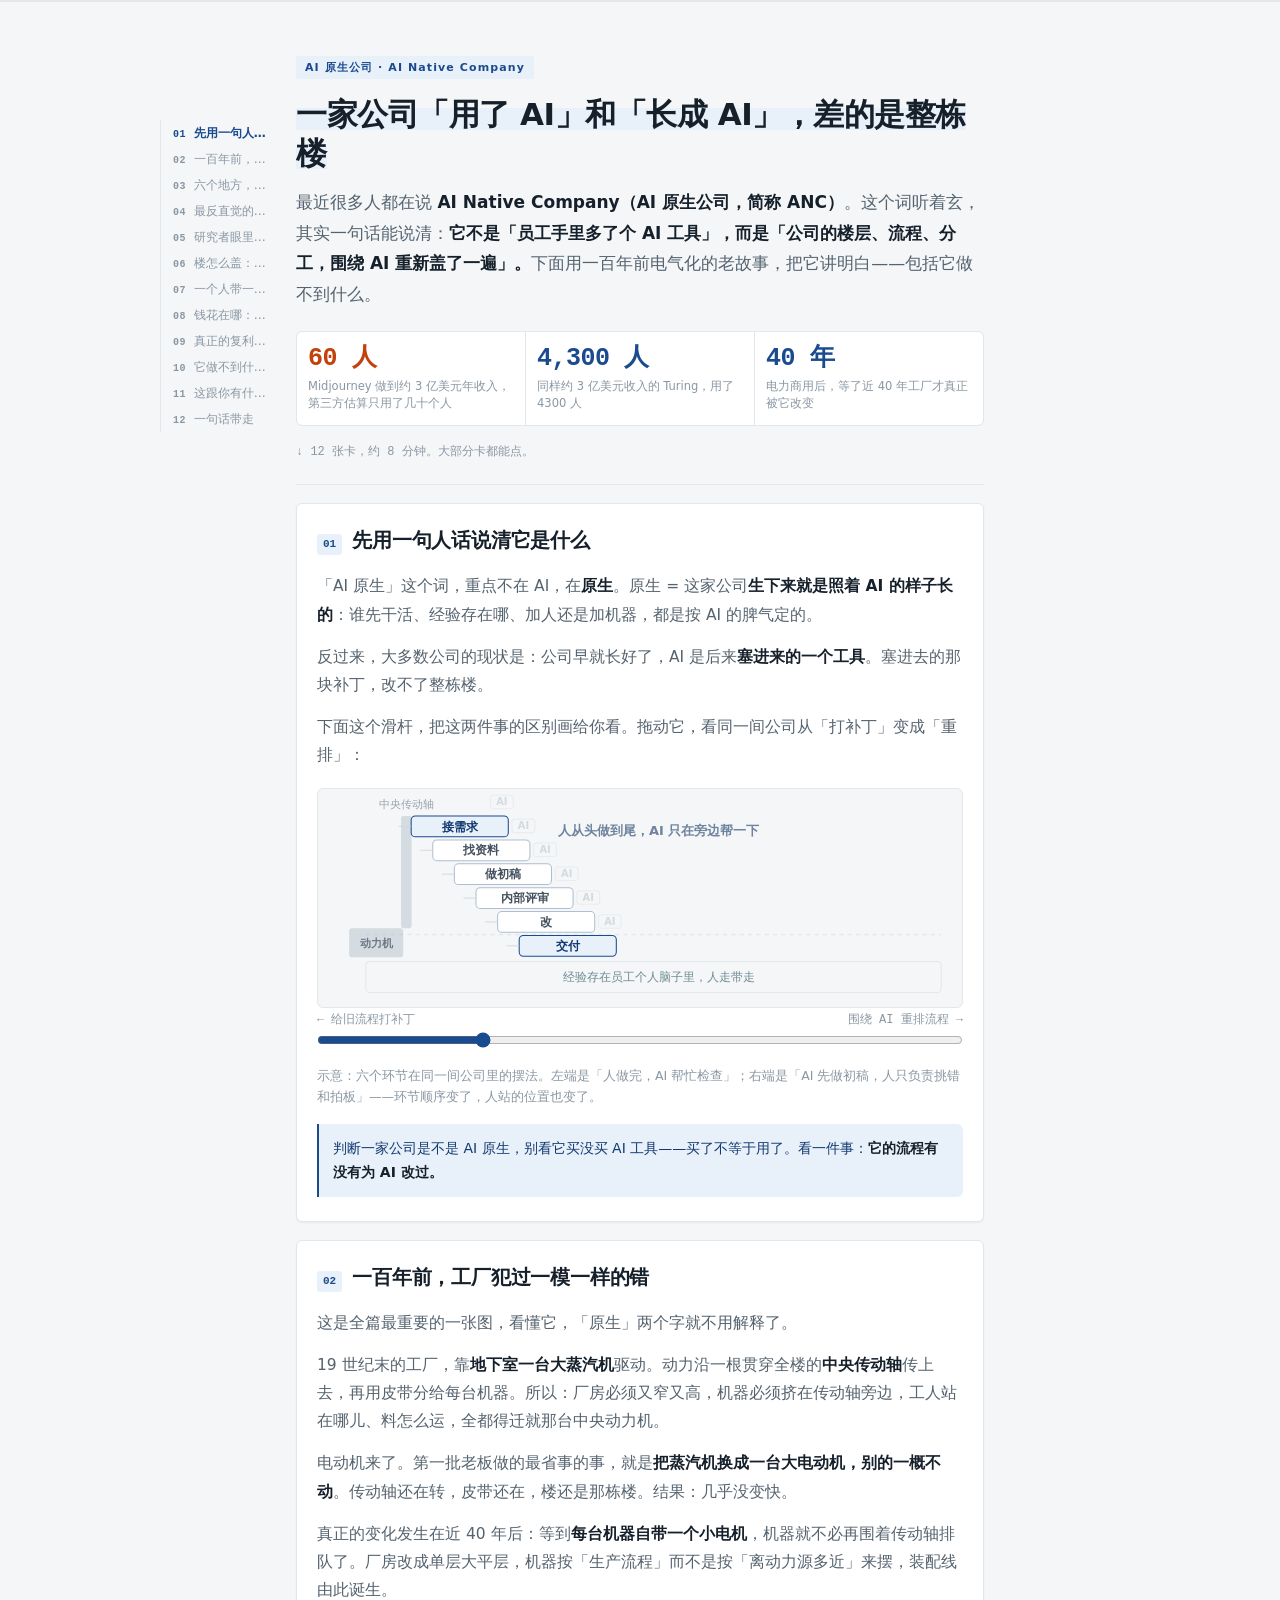
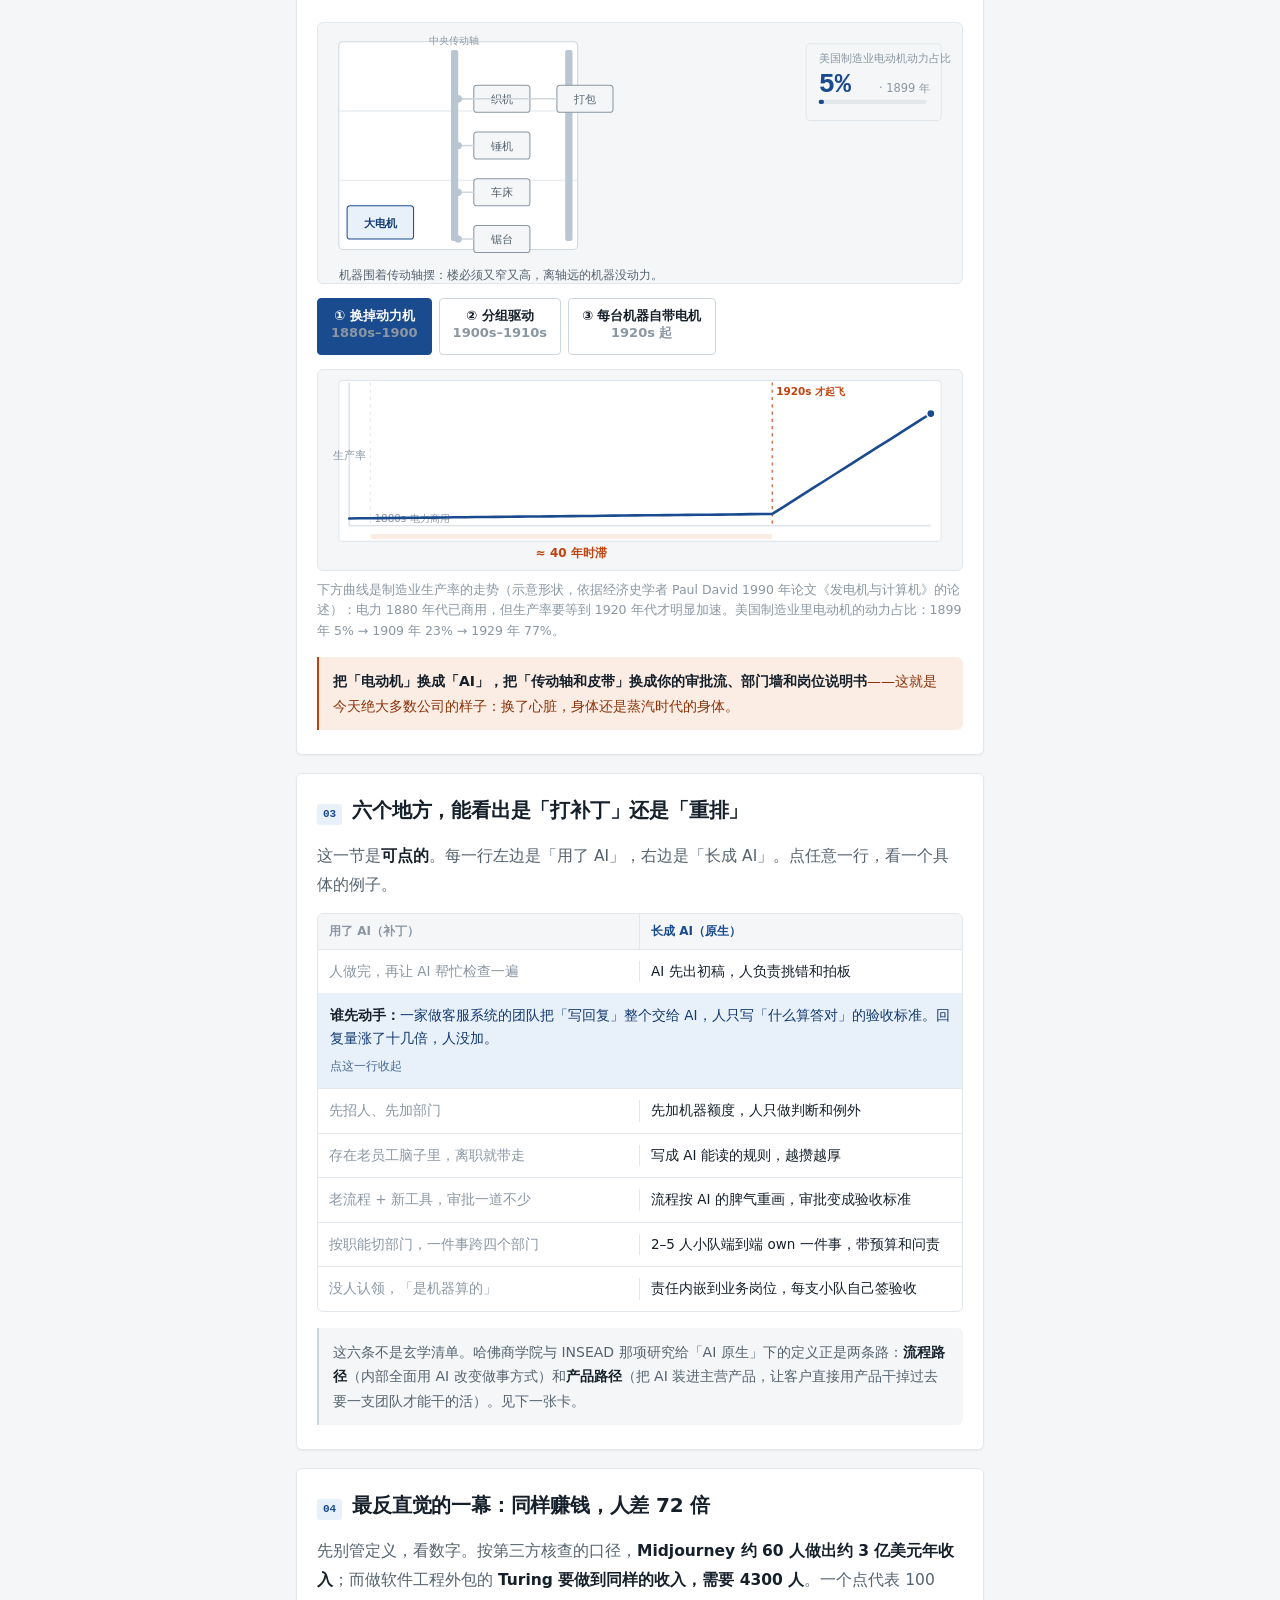
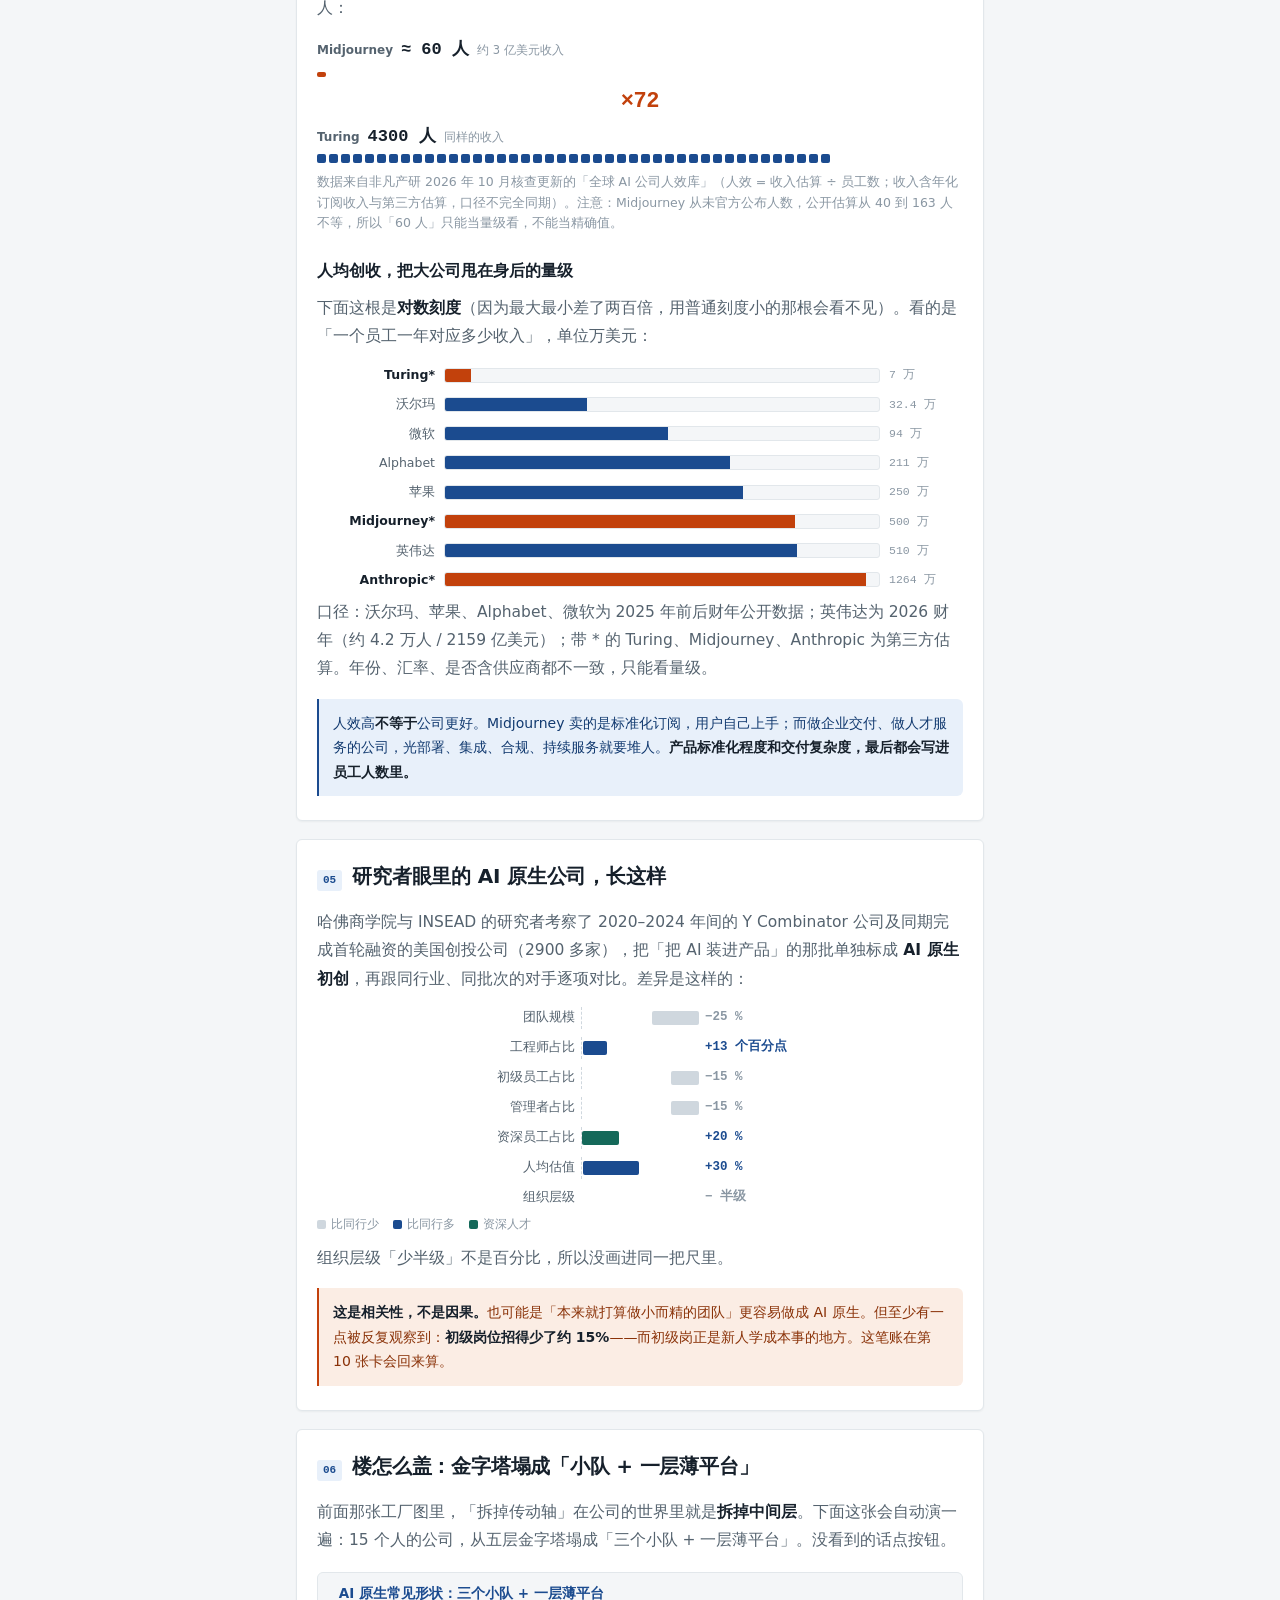
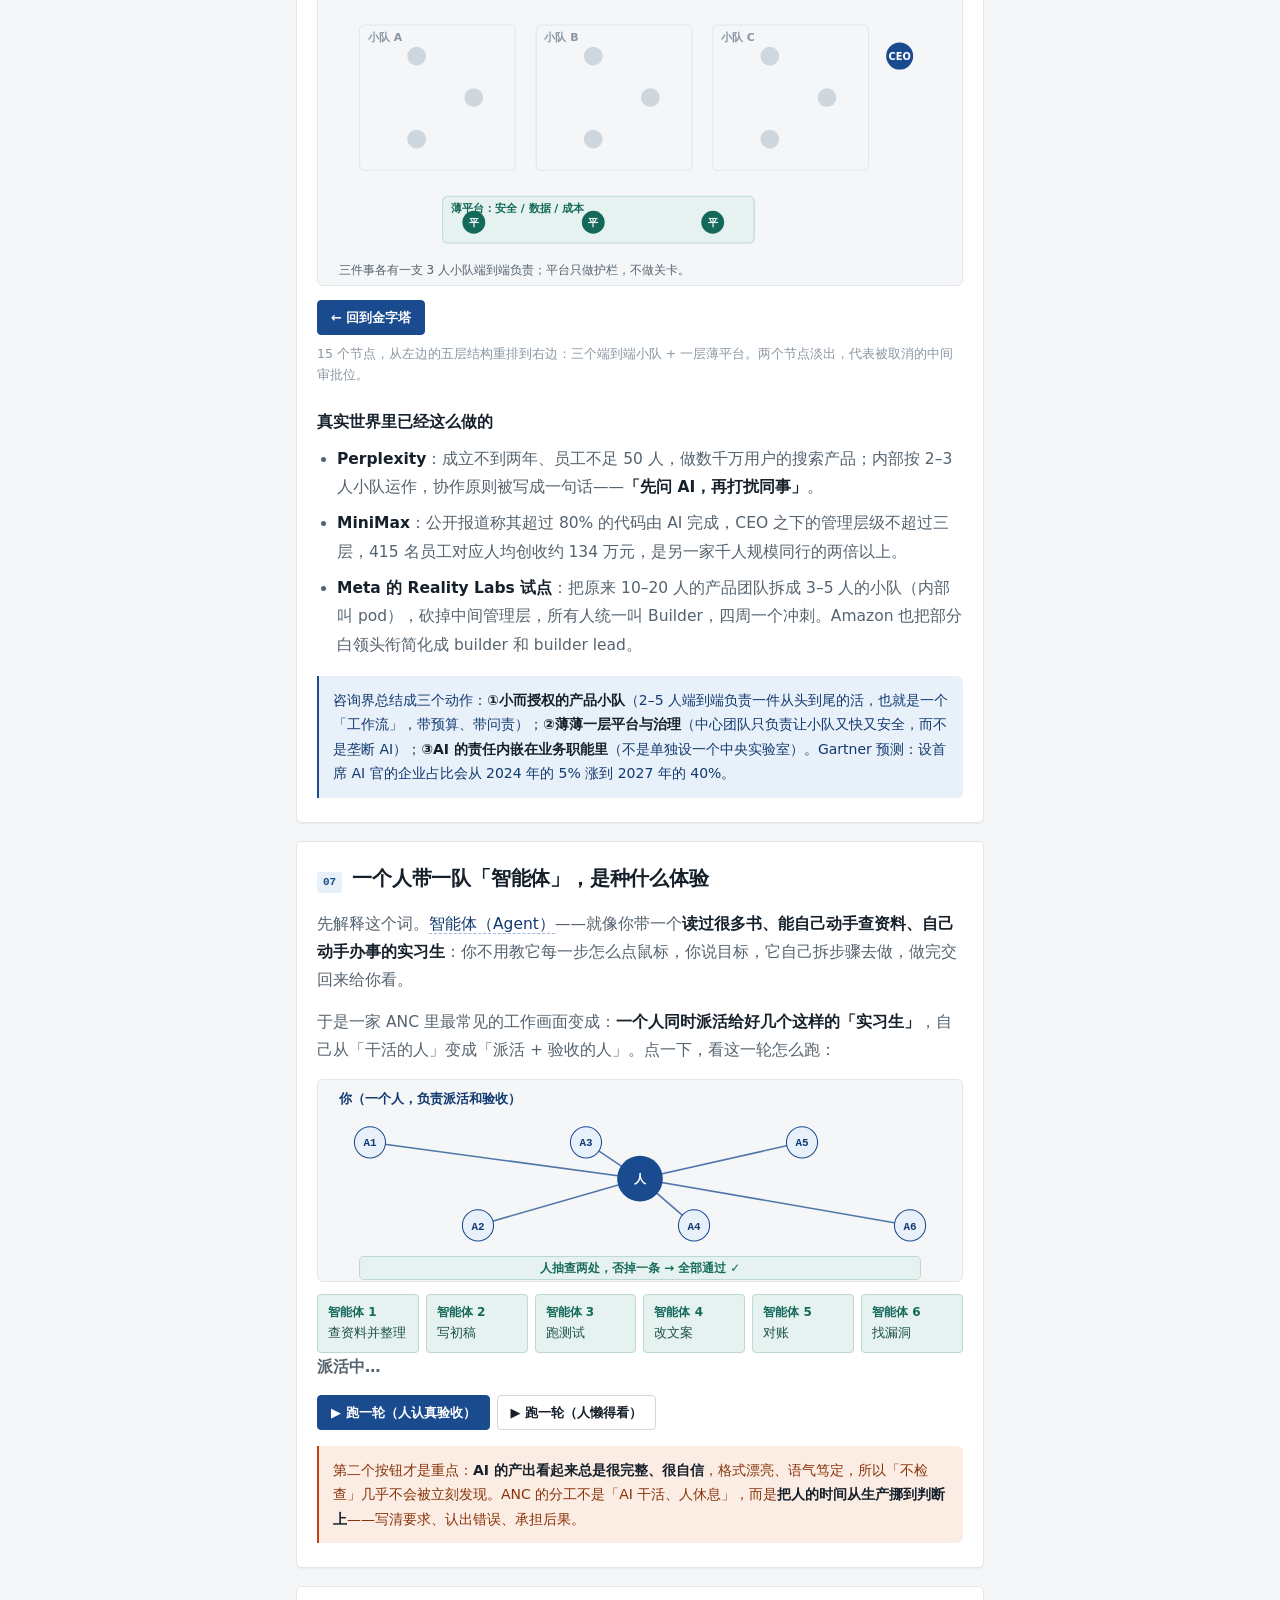
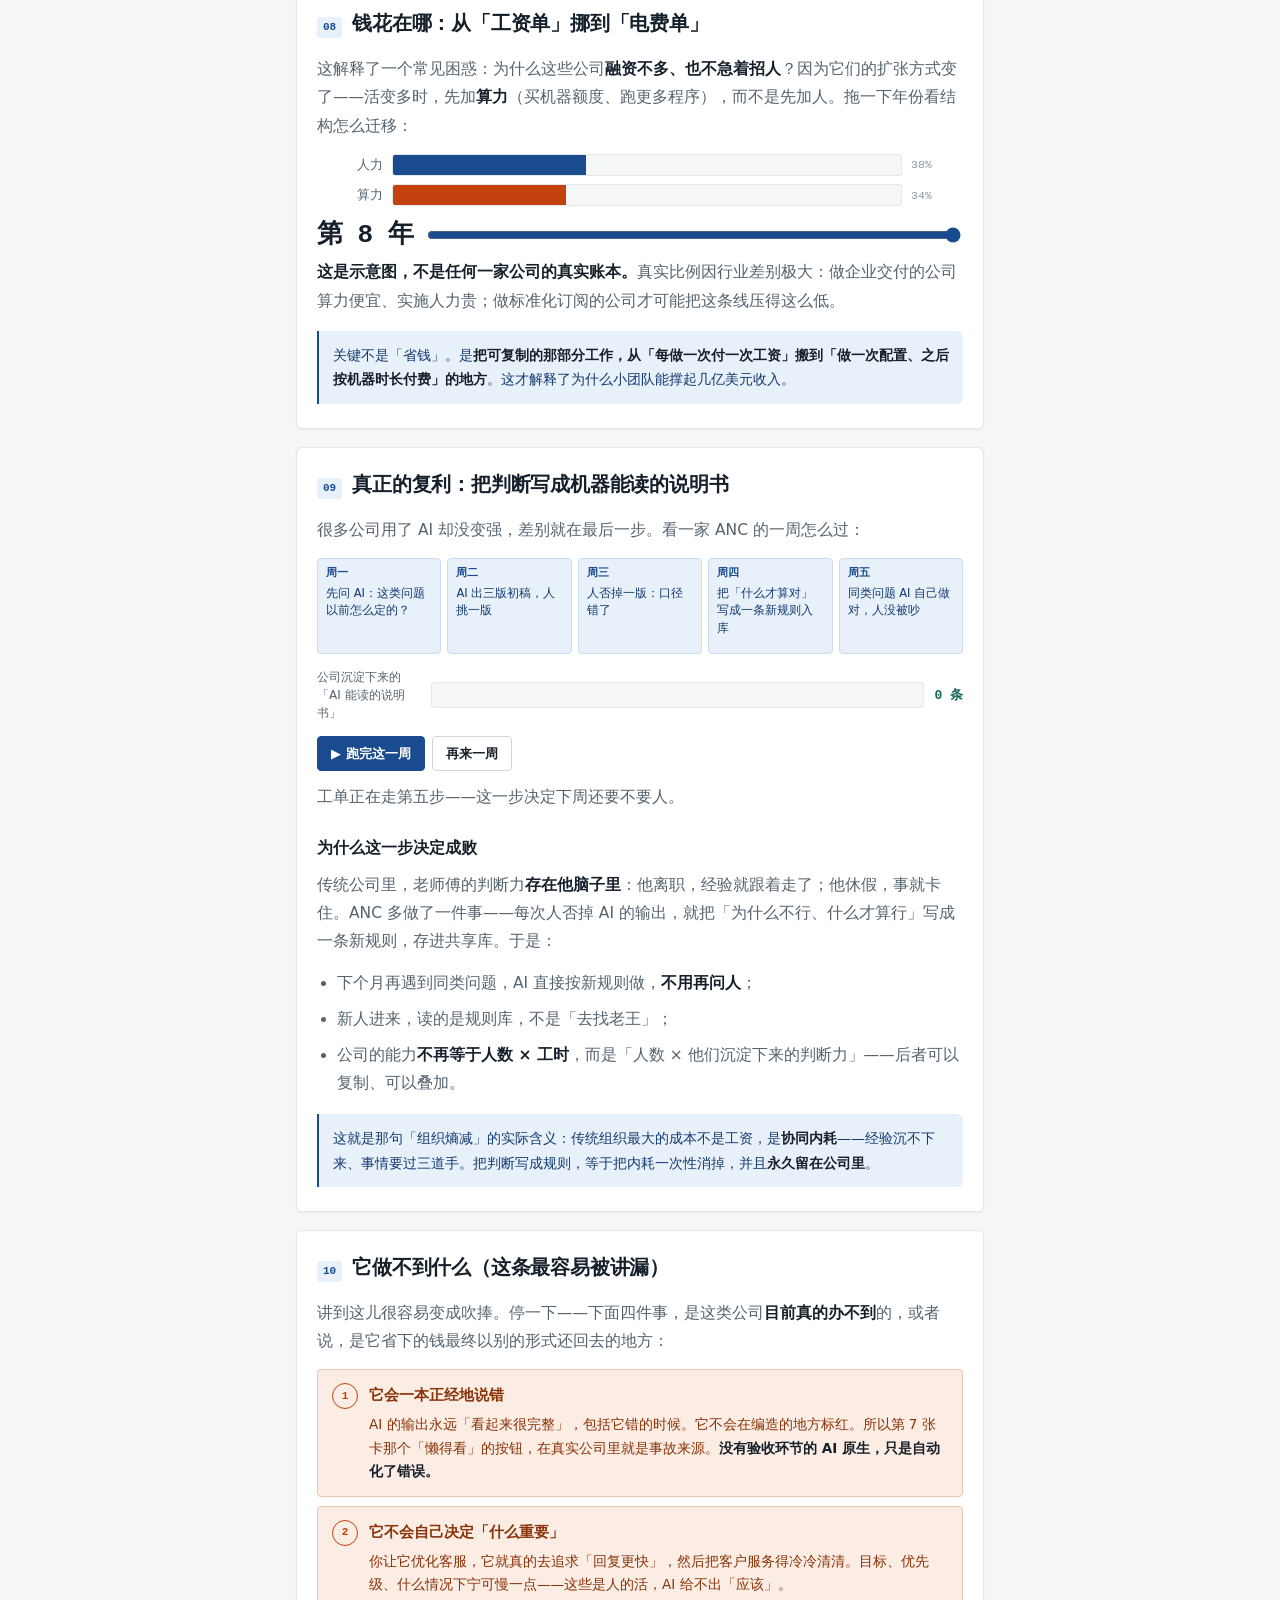
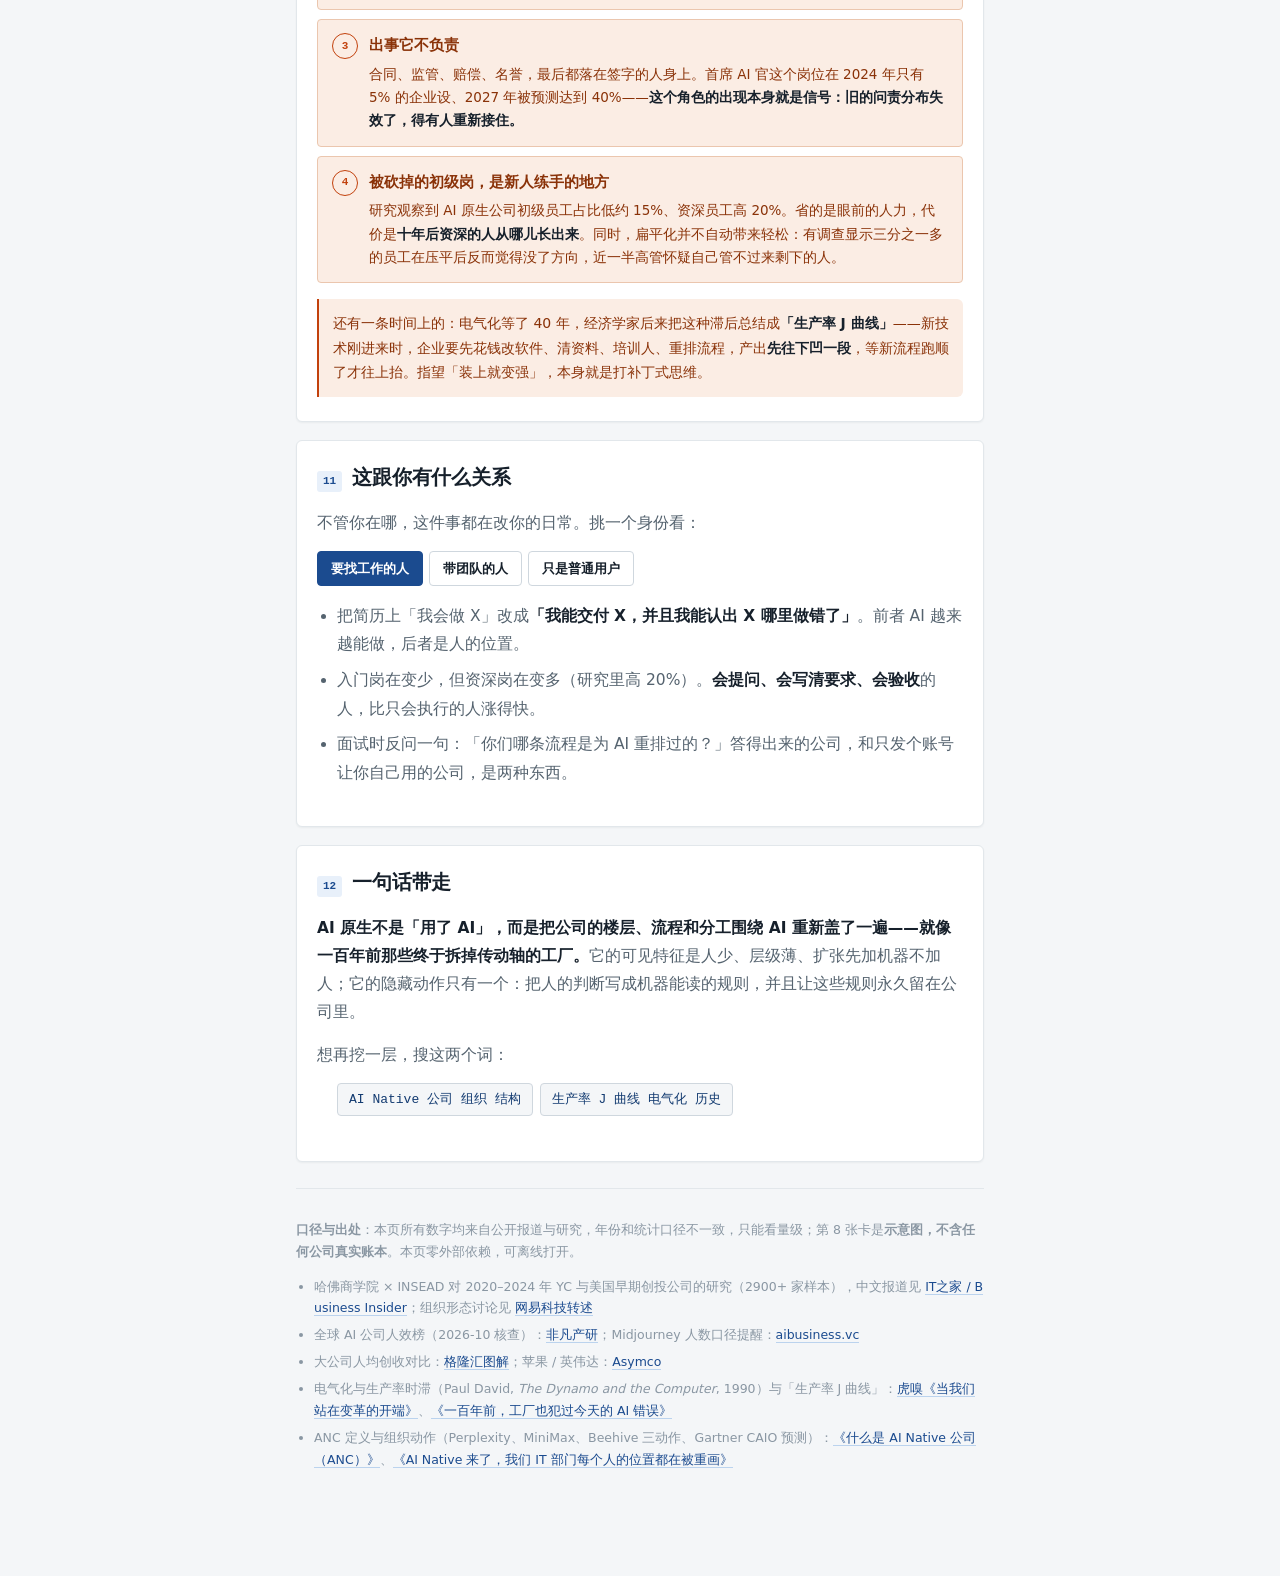
==== commit df3a2b72: "docs: AI 每日一识 2026-11-03" ====
--- a/d/2026-11-03/index.html
+++ b/d/2026-11-03/index.html
@@ -388,7 +388,7 @@
   <p class="rv">先解释这个词。<span class="term" data-explained>智能体（Agent）</span>——就像你带一个<b>读过很多书、能自己动手查资料、自己动手办事的实习生</b>：你不用教它每一步怎么点鼠标，你说目标，它自己拆步骤去做，做完交回来给你看。</p>
   <p class="rv">于是一家 ANC 里最常见的工作画面变成：<b>一个人同时派活给好几个这样的「实习生」</b>，自己从「干活的人」变成「派活 + 验收的人」。点一下，看这一轮怎么跑：</p>
   <div class="team rv">
-    <svg class="stage" id="team" viewBox="0 0 620 190" role="img" aria-label="一个人给六个智能体派活，产出回流后由人验收"></svg>
+    <svg class="stage" id="team" viewBox="0 0 620 194" role="img" aria-label="一个人给六个智能体派活，产出回流后由人验收"></svg>
     <div class="flow" id="jobs"></div>
     <p class="verdict" id="verdict">按「跑一轮」开始。</p>
     <div class="btnrow">
@@ -627,30 +627,34 @@
   var GREY=[207,215,222], BLUE=[27,75,143];
   /* 六个环节：from = 挤在中央竖轴旁（蒸汽式），to = 按流程横向排开 */
   var steps=['接需求','找资料','做初稿','内部评审','改','交付'];
-  var from=[[150,52],[150,86],[150,120],[150,154],[150,188],[150,222]];
-  var to  =[[46,104],[140,104],[234,104],[328,104],[422,104],[516,104]];
+  var from=[[150,36],[150,59],[150,82],[150,105],[150,128],[150,151]];
+  var to  =[[89,104],[182.6,104],[276.2,104],[369.8,104],[463.4,104],[557,104]];
   function draw(p){
     var s='';
-    /* 中央传动轴：随进度淡出 */
+    /* 中央传动轴 + 动力机 + 标签：随进度整体淡出 */
     var shaftOp=(1-clamp(p,0.15,0.85));
-    s+=rect(118,26,10,170,mix(GREY,C.bg,1-clamp(p,0.15,0.85)),2,'opacity="'+shaftOp.toFixed(2)+'"');
-    s+=txt(123,212,'中央传动轴',10.5,mix(C.ink3,C.white,1-shaftOp),'middle');
-    s+=rect(60,196,60,26,mix(GREY,C.line2,p*.5),3);
-    s+=txt(90,213,'动力机',10.5,'#55636F','middle');
+    s+='<g opacity="'+shaftOp.toFixed(2)+'">';
+    s+=rect(80,26,10,108,'#CFD7DE',2);
+    s+=rect(30,134,52,28,'#CFD7DE',3);
+    s+=txt(56,152,'动力机',10.5,'#55636F','middle','600');
+    s+=txt(85,18,'中央传动轴',10.5,'#8A97A3','middle');
+    s+='</g>';
     /* 横向流程线 */
     s+=line(46,140,600,140,mix(C.line,C.accent,p),1.5,'stroke-dasharray="4 4" opacity="'+(p*0.9).toFixed(2)+'"');
     for(var i=0;i<steps.length;i++){
-      var x=lerp(from[i][0],to[i][0],p), y=lerp(from[i][1],to[i][1],p);
+      /* 分两拍：先横向拉开（保持各自高度，互不遮挡），再统一落到流程线上 */
+      var x=lerp(from[i][0],to[i][0],ease(clamp(p,0,0.75)));
+      var y=lerp(from[i][1],to[i][1],ease(clamp(p,0.45,1)));
       var isHuman=(i===0||i===5), isJudge=(i===3);
       var fill = isHuman? mix(C.accent,C.accent,p) : mix(C.line2,C.accent,clamp(p,0,1)*0.18);
       var stroke = isHuman? '#1B4B8F' : mix(GREY,BLUE,p*0.7);
-      var w=lerp(96,86,p), h=26;
+      var w=lerp(96,86,p), h=20;
       s+='<g>';
       s+=rect(x-w/2,y-h/2,w,h,isHuman?'#E8F0FA':mix(C.white,C.bg,0)+'' ,4,'stroke="'+stroke+'"');
-      s+=txt(x,y+4,steps[i],12.5,isHuman?'#123A70':mix(C.ink2,C.ink,p),'middle','600');
+      s+=txt(x,y+4,steps[i],12,isHuman?'#123A70':mix(C.ink2,C.ink,p),'middle','600');
       /* 皮带：淡出 */
       if(shaftOp>0.02){
-        s+=line(x-w/2,y,x-6,y,'#CFD7DE',1,'opacity="'+shaftOp.toFixed(2)+'"');
+        s+=line(x-w/2-12,y,x-w/2,y,'#CFD7DE',1,'opacity="'+shaftOp.toFixed(2)+'"');
       }
       /* AI 标记：从「补丁」位置移到「初稿」位置 */
       var ax=lerp(x+w/2-6, x, p), ay=lerp(y-16, y-20, p);
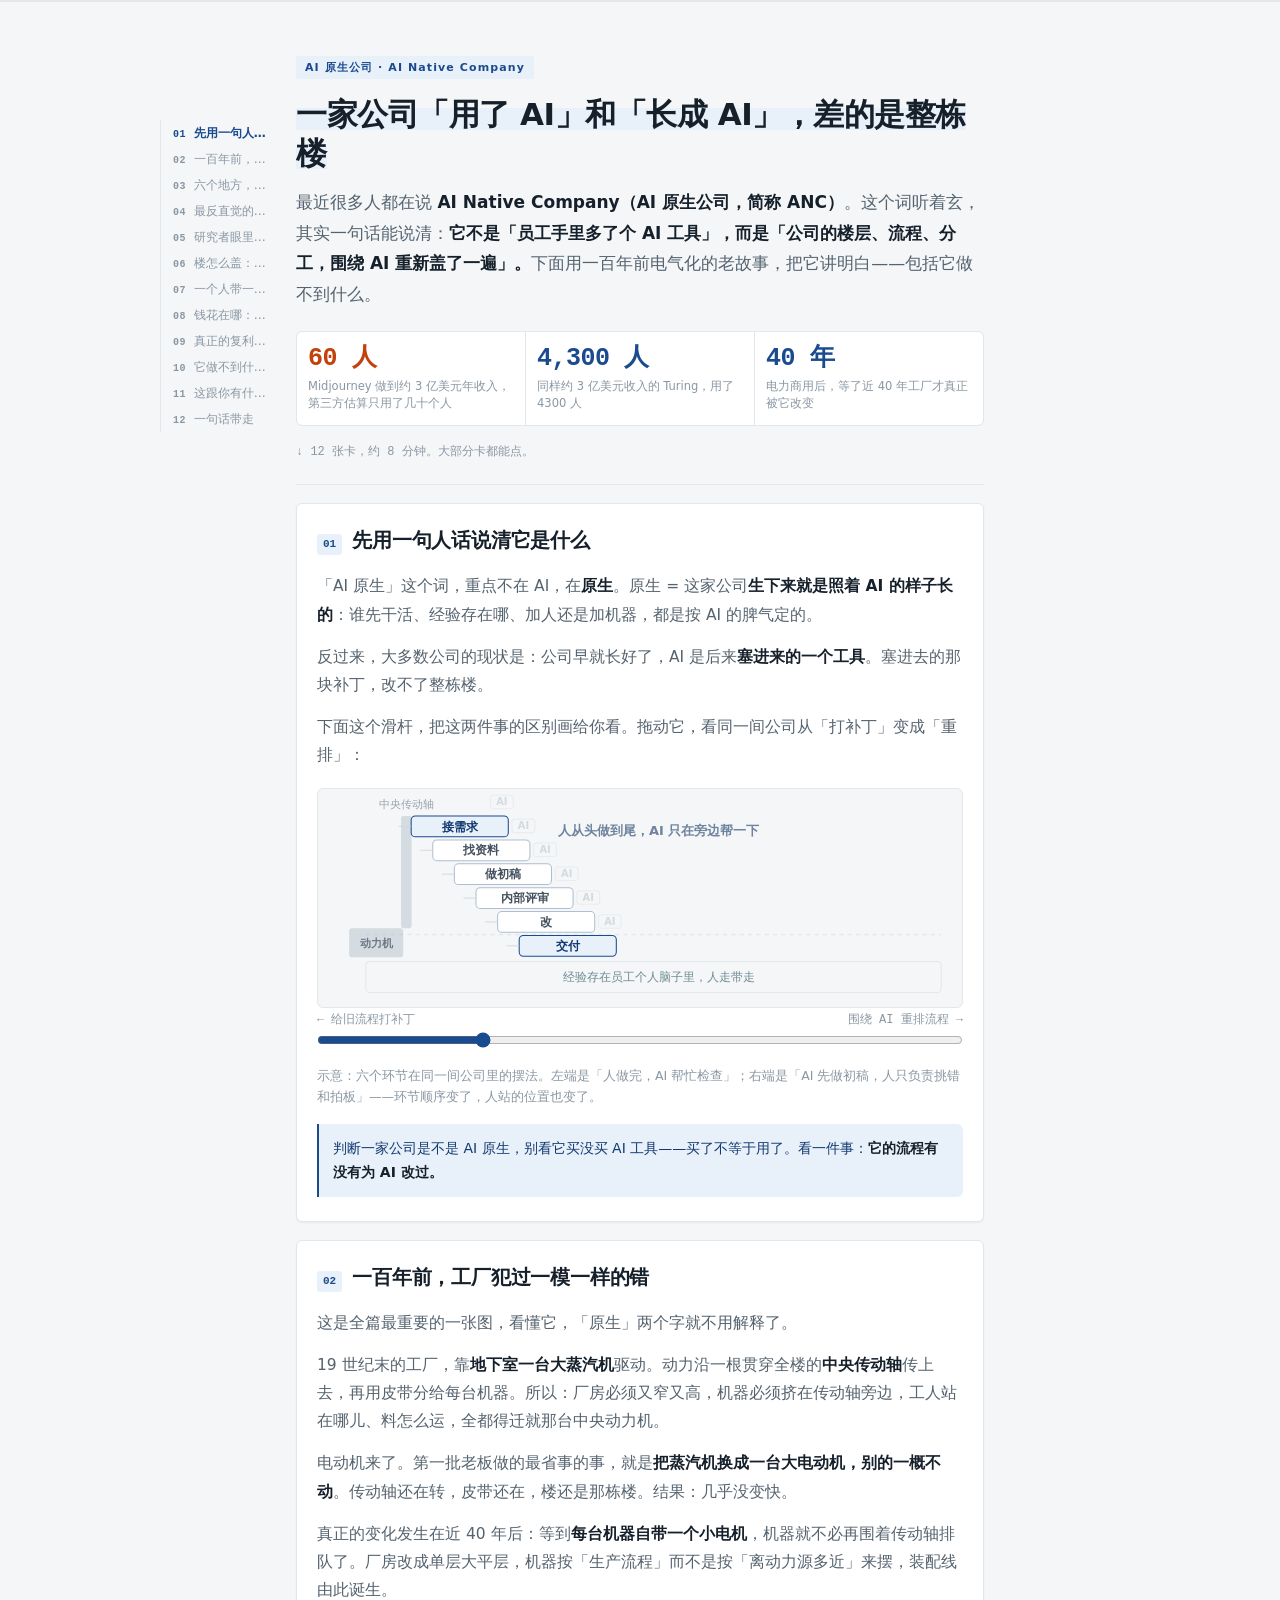
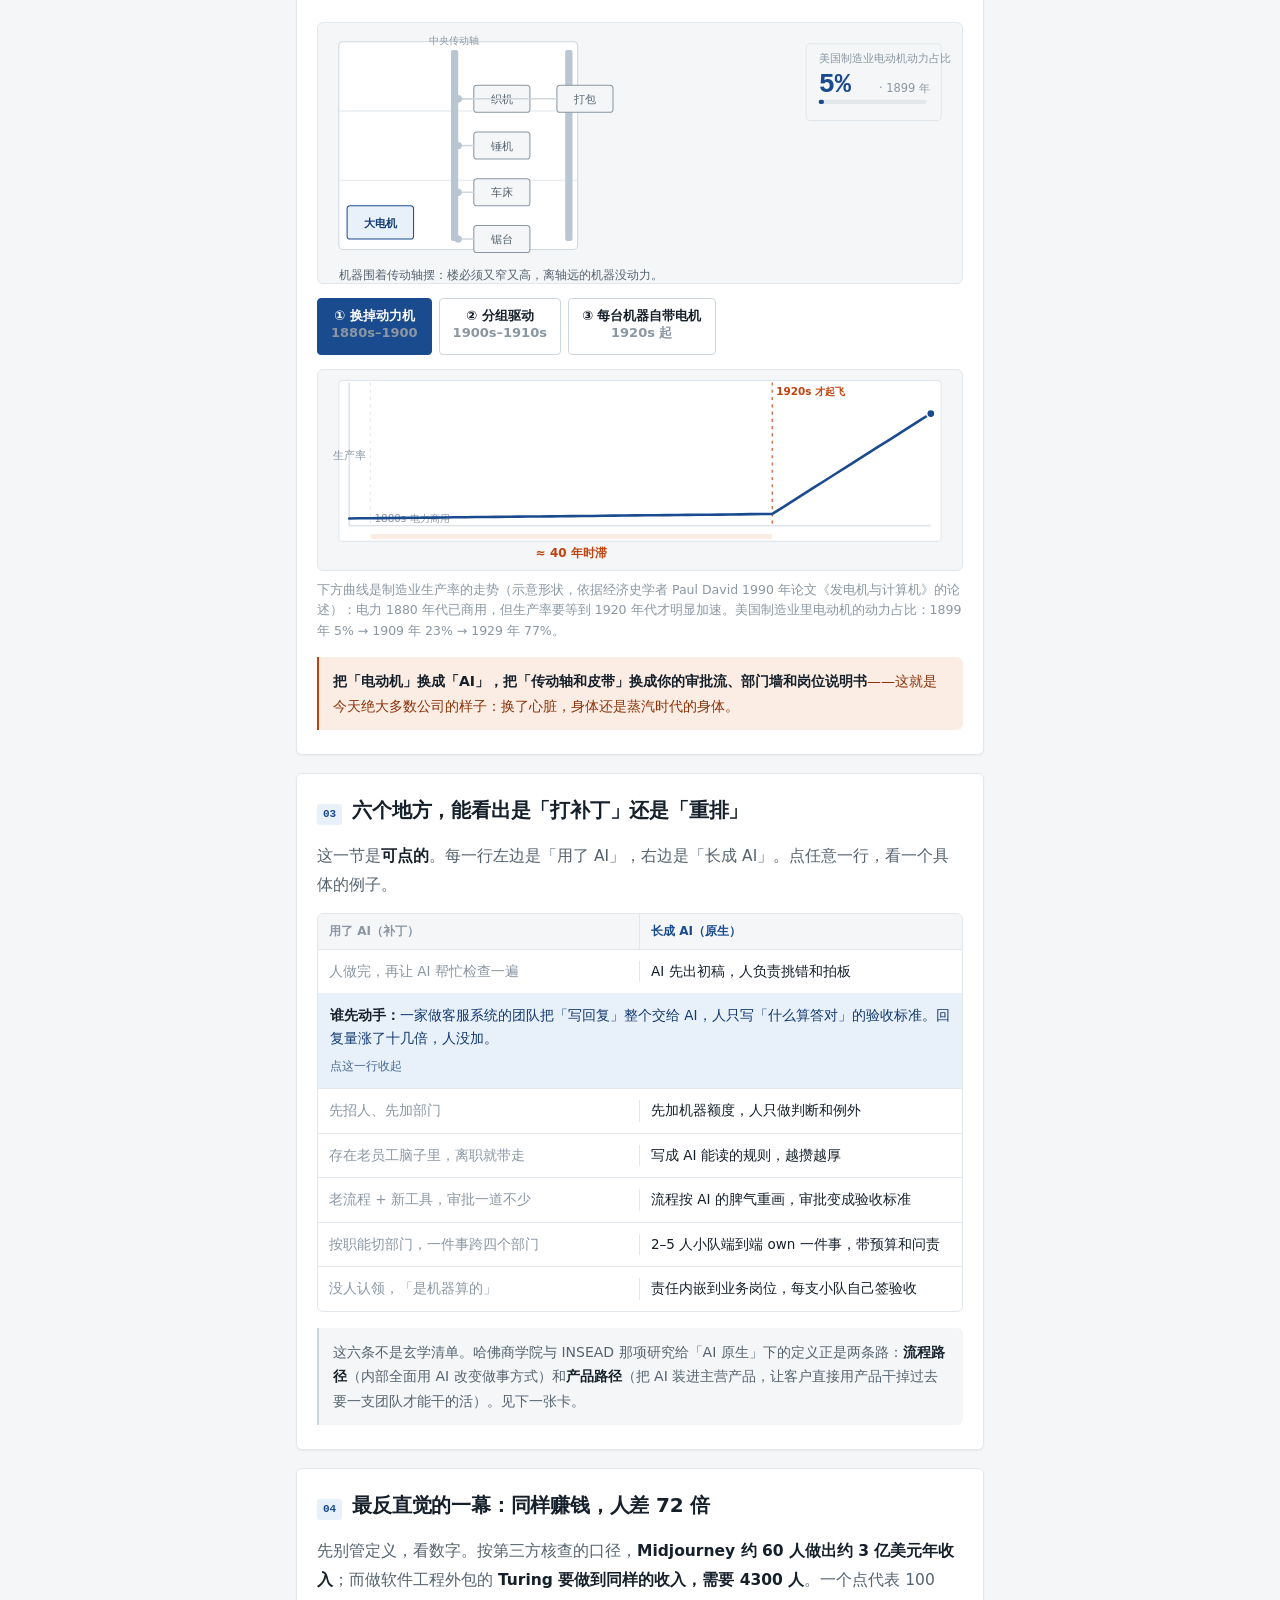
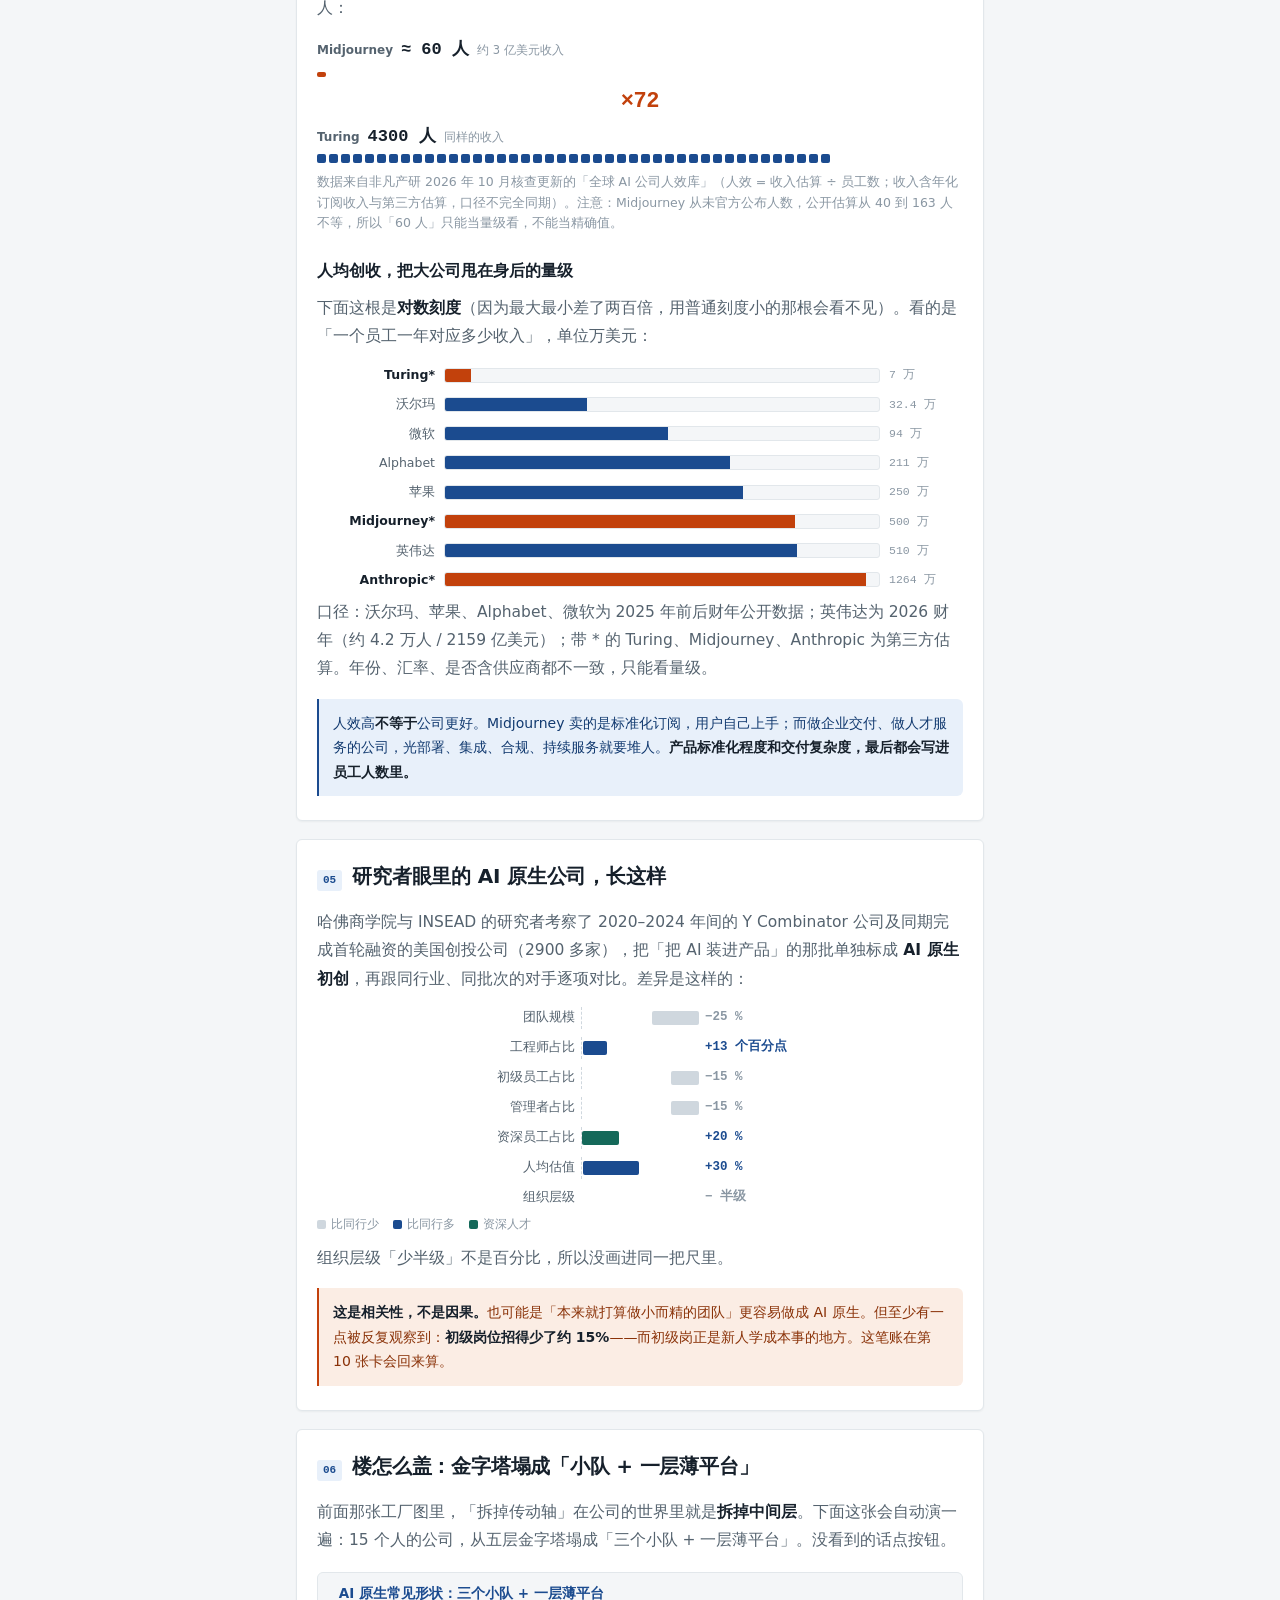
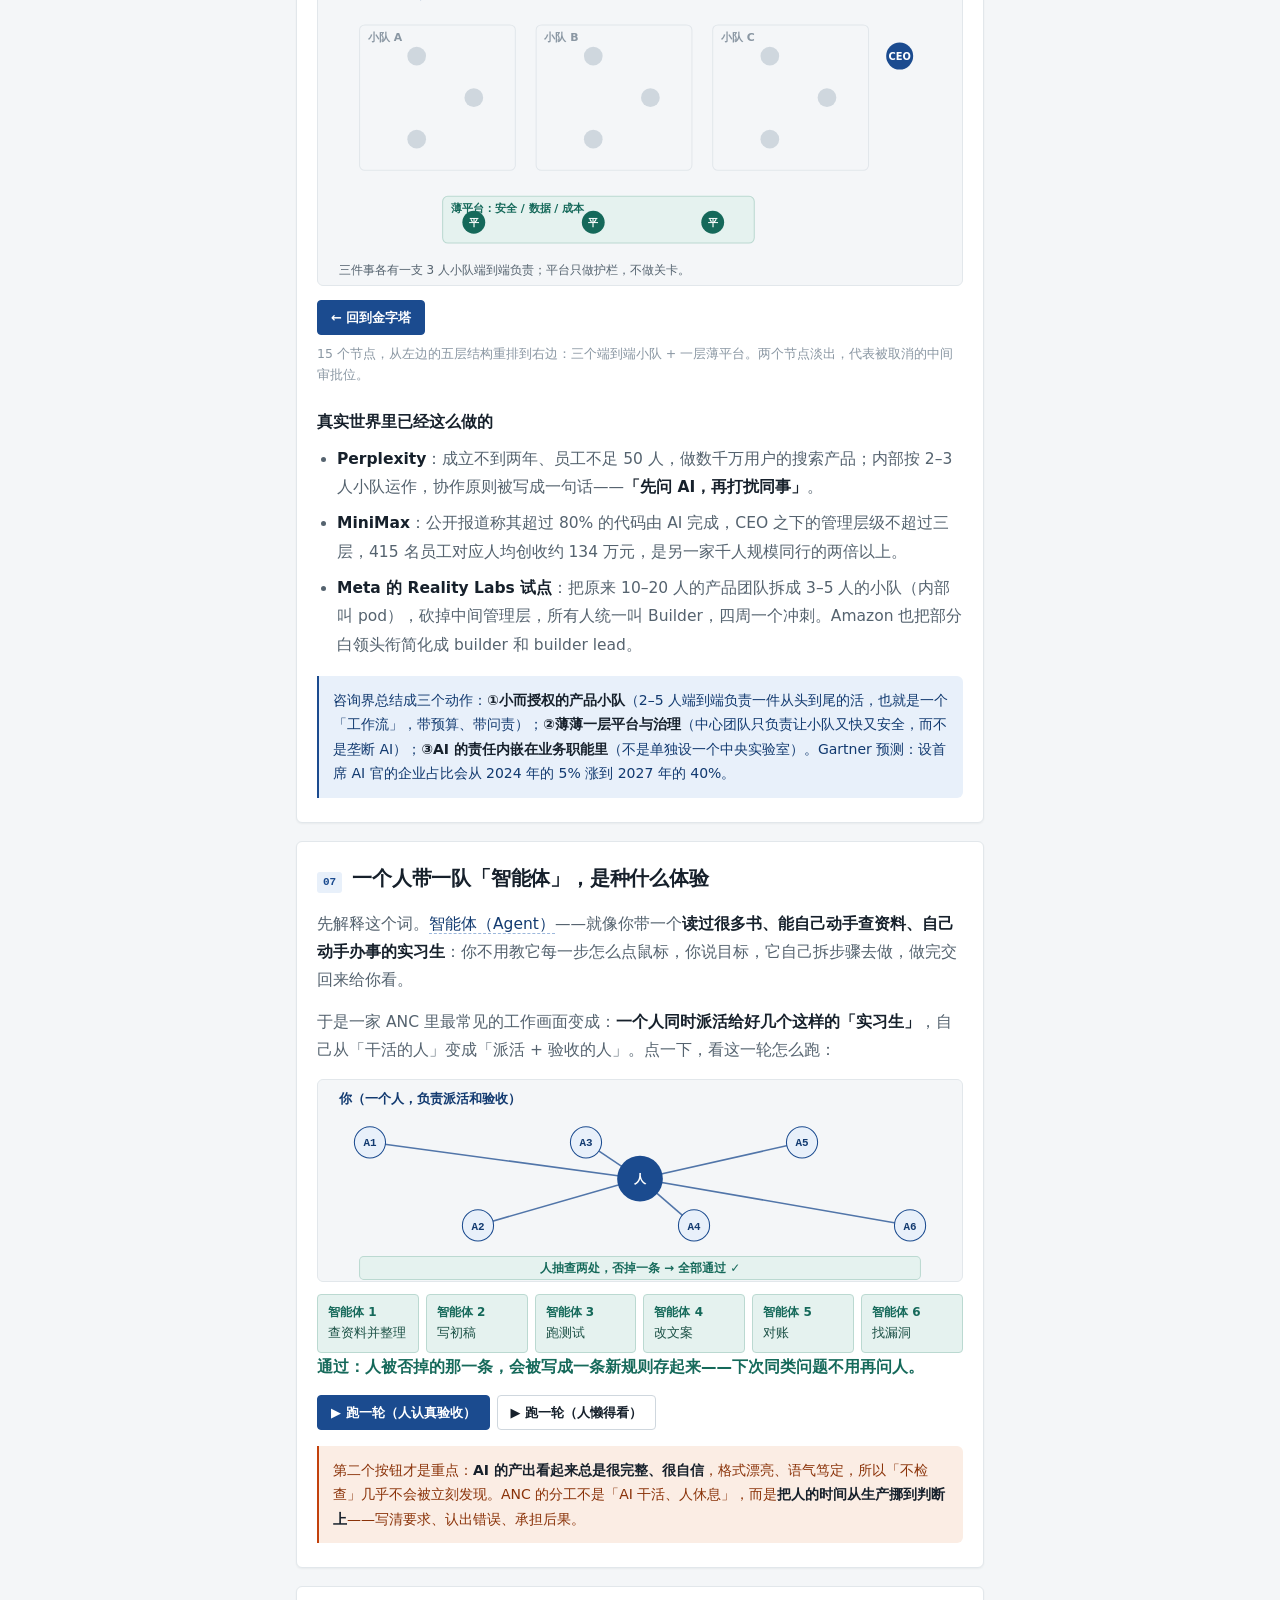
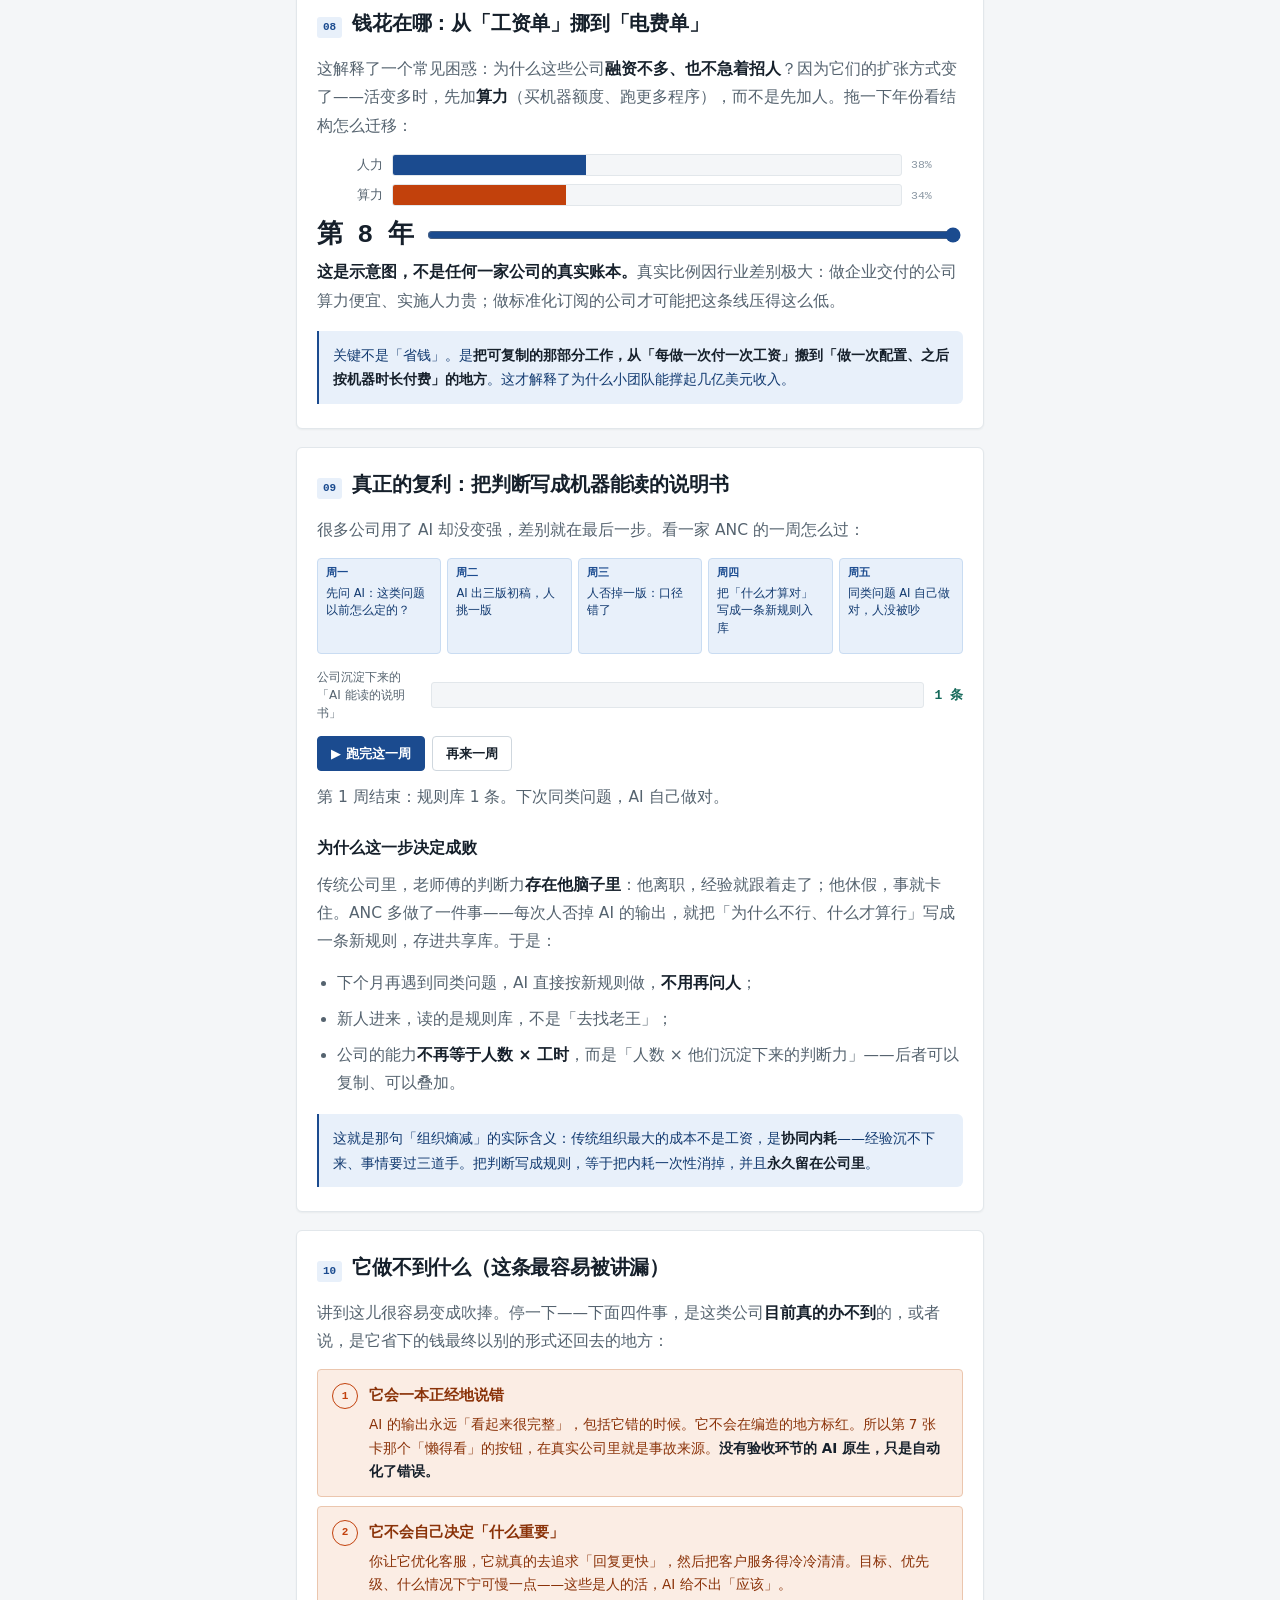
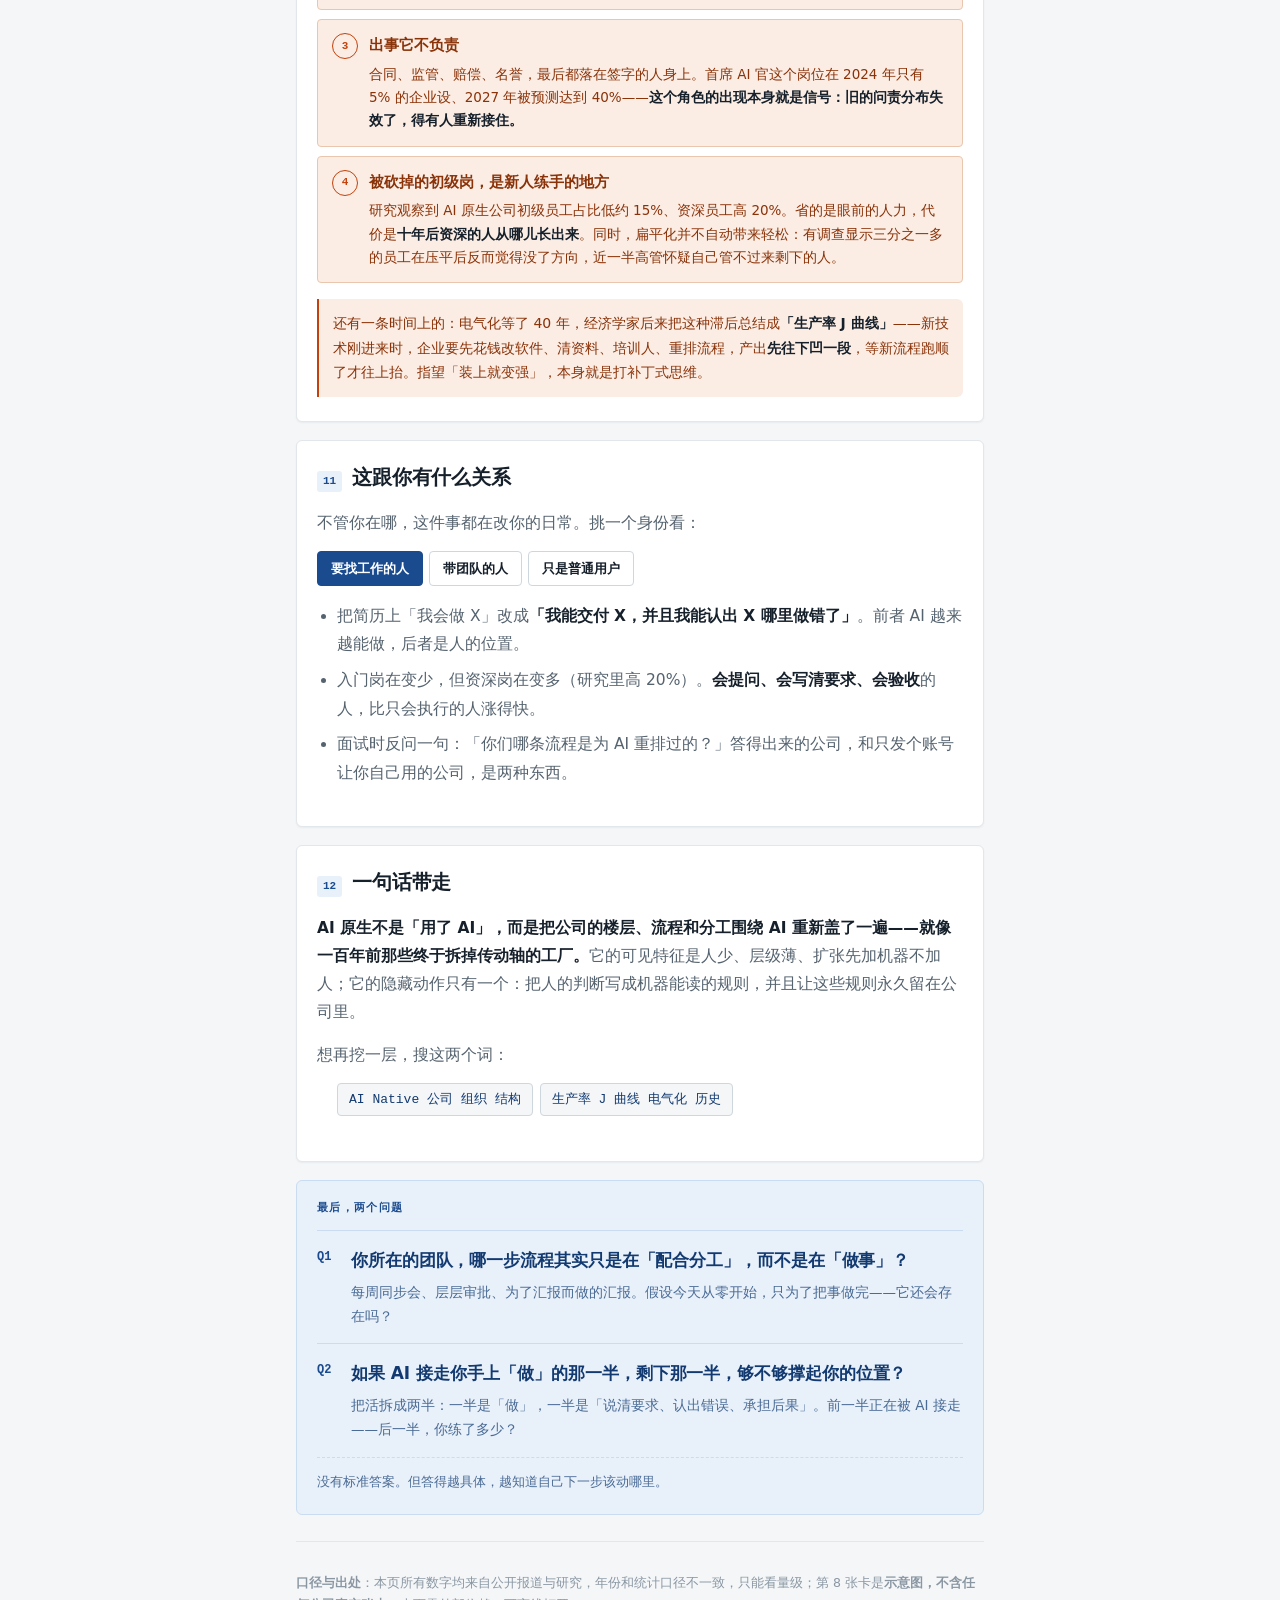
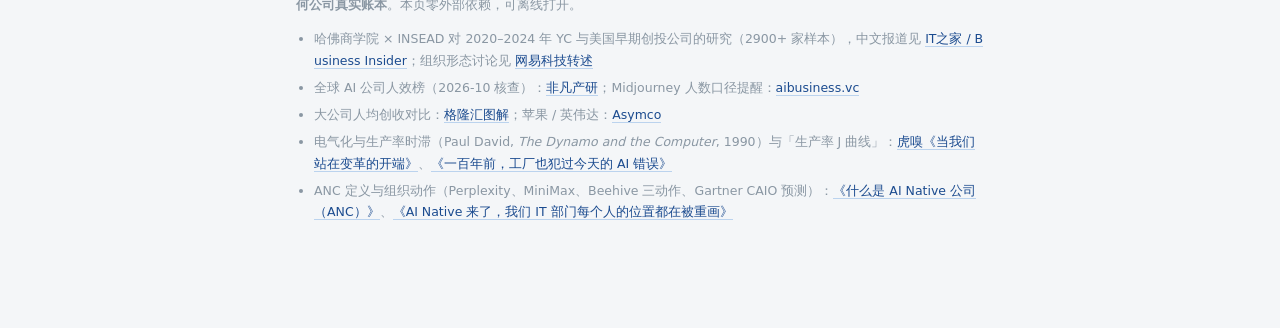
==== commit e5669d8f: "docs: AI 每日一识 2026-11-03" ====
--- a/d/2026-11-03/index.html
+++ b/d/2026-11-03/index.html
@@ -250,6 +250,21 @@
 .pane{display:none}
 .pane.on{display:block;animation:fade .35s ease}
 @keyframes fade{from{opacity:0;transform:translateY(5px)}to{opacity:1;transform:none}}
+
+/* ---------- 结尾：两个问题 ---------- */
+.ask{
+  margin:18px 0 0;padding:22px 20px 20px;background:var(--accent-soft);
+  border:1px solid var(--accent-line);border-radius:var(--radius)
+}
+.ask .eyebrow{margin:0 0 16px;font:600 11px/1 var(--mono);letter-spacing:.12em;color:var(--accent)}
+.ask ol{list-style:none;margin:0;padding:0}
+.ask li{display:grid;grid-template-columns:24px 1fr;gap:10px;padding:15px 0 0;border-top:1px solid var(--accent-line)}
+.ask li + li{margin-top:15px}
+.ask .qn{font:700 12px/1.9 var(--mono);color:var(--accent)}
+.ask .qt{margin:0;font-size:17px;line-height:1.65;font-weight:600;color:var(--accent-ink);letter-spacing:-.005em}
+.ask .qs{margin:7px 0 0;font-size:13.5px;line-height:1.75;color:#4A6B95}
+.ask .tail{margin:16px 0 0;padding-top:13px;border-top:1px dashed var(--accent-line);font-size:13px;line-height:1.7;color:#4A6B95}
+@media (max-width:520px){ .ask{padding:18px 15px 16px} .ask .qt{font-size:16px} }
 
 /* ---------- 页脚 ---------- */
 footer{margin-top:26px;padding-top:18px;border-top:1px solid var(--line);font-size:12.5px;color:var(--ink-3);line-height:1.75}
@@ -496,6 +511,28 @@
     <li>AI Native 公司 组织 结构</li>
     <li>生产率 J 曲线 电气化 历史</li>
   </ul>
+</section>
+
+<!-- ============ 结尾提问 ============ -->
+<section class="ask" id="ask" aria-labelledby="ask-h">
+  <h2 class="eyebrow" id="ask-h">最后，两个问题</h2>
+  <ol role="list">
+    <li>
+      <span class="qn" aria-hidden="true">Q1</span>
+      <div>
+        <p class="qt">你所在的团队，哪一步流程其实只是在「配合分工」，而不是在「做事」？</p>
+        <p class="qs">每周同步会、层层审批、为了汇报而做的汇报。假设今天从零开始，只为了把事做完——它还会存在吗？</p>
+      </div>
+    </li>
+    <li>
+      <span class="qn" aria-hidden="true">Q2</span>
+      <div>
+        <p class="qt">如果 AI 接走你手上「做」的那一半，剩下那一半，够不够撑起你的位置？</p>
+        <p class="qs">把活拆成两半：一半是「做」，一半是「说清要求、认出错误、承担后果」。前一半正在被 AI 接走——后一半，你练了多少？</p>
+      </div>
+    </li>
+  </ol>
+  <p class="tail">没有标准答案。但答得越具体，越知道自己下一步该动哪里。</p>
 </section>
 
 <footer>
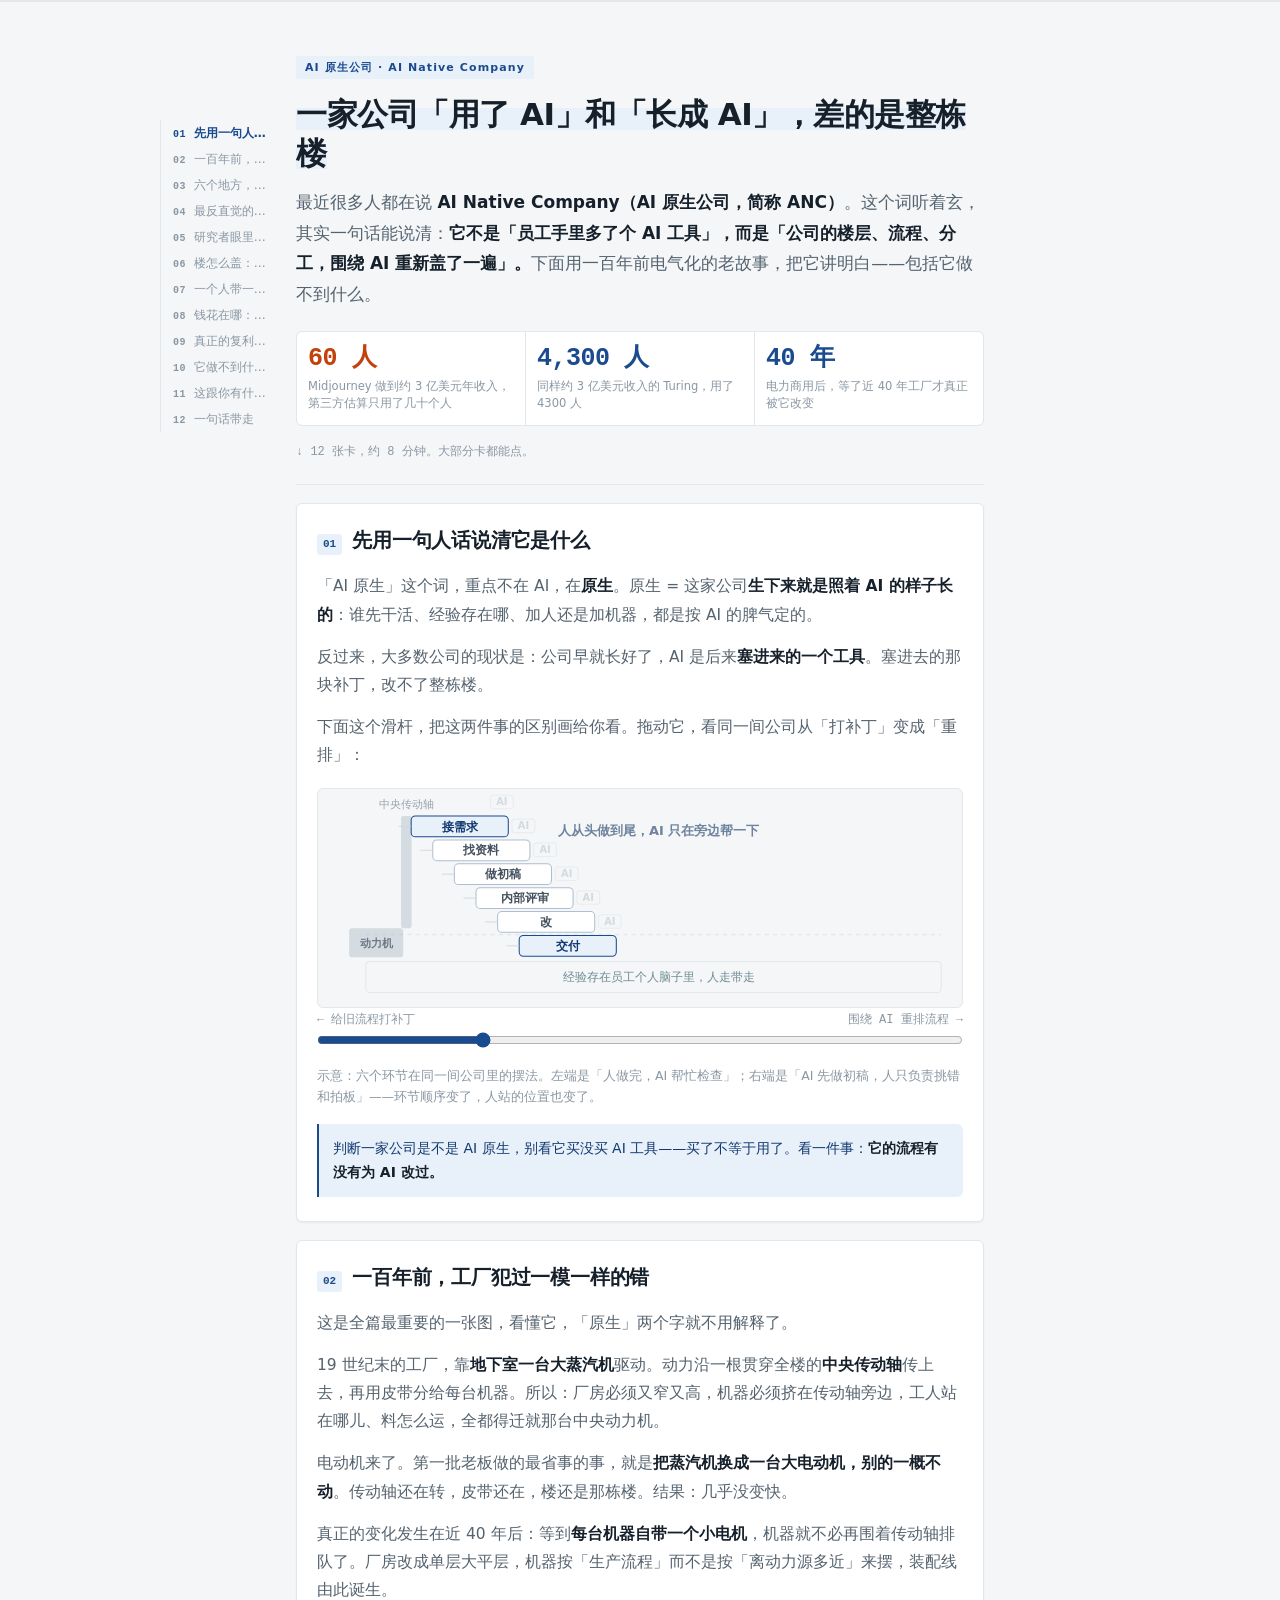
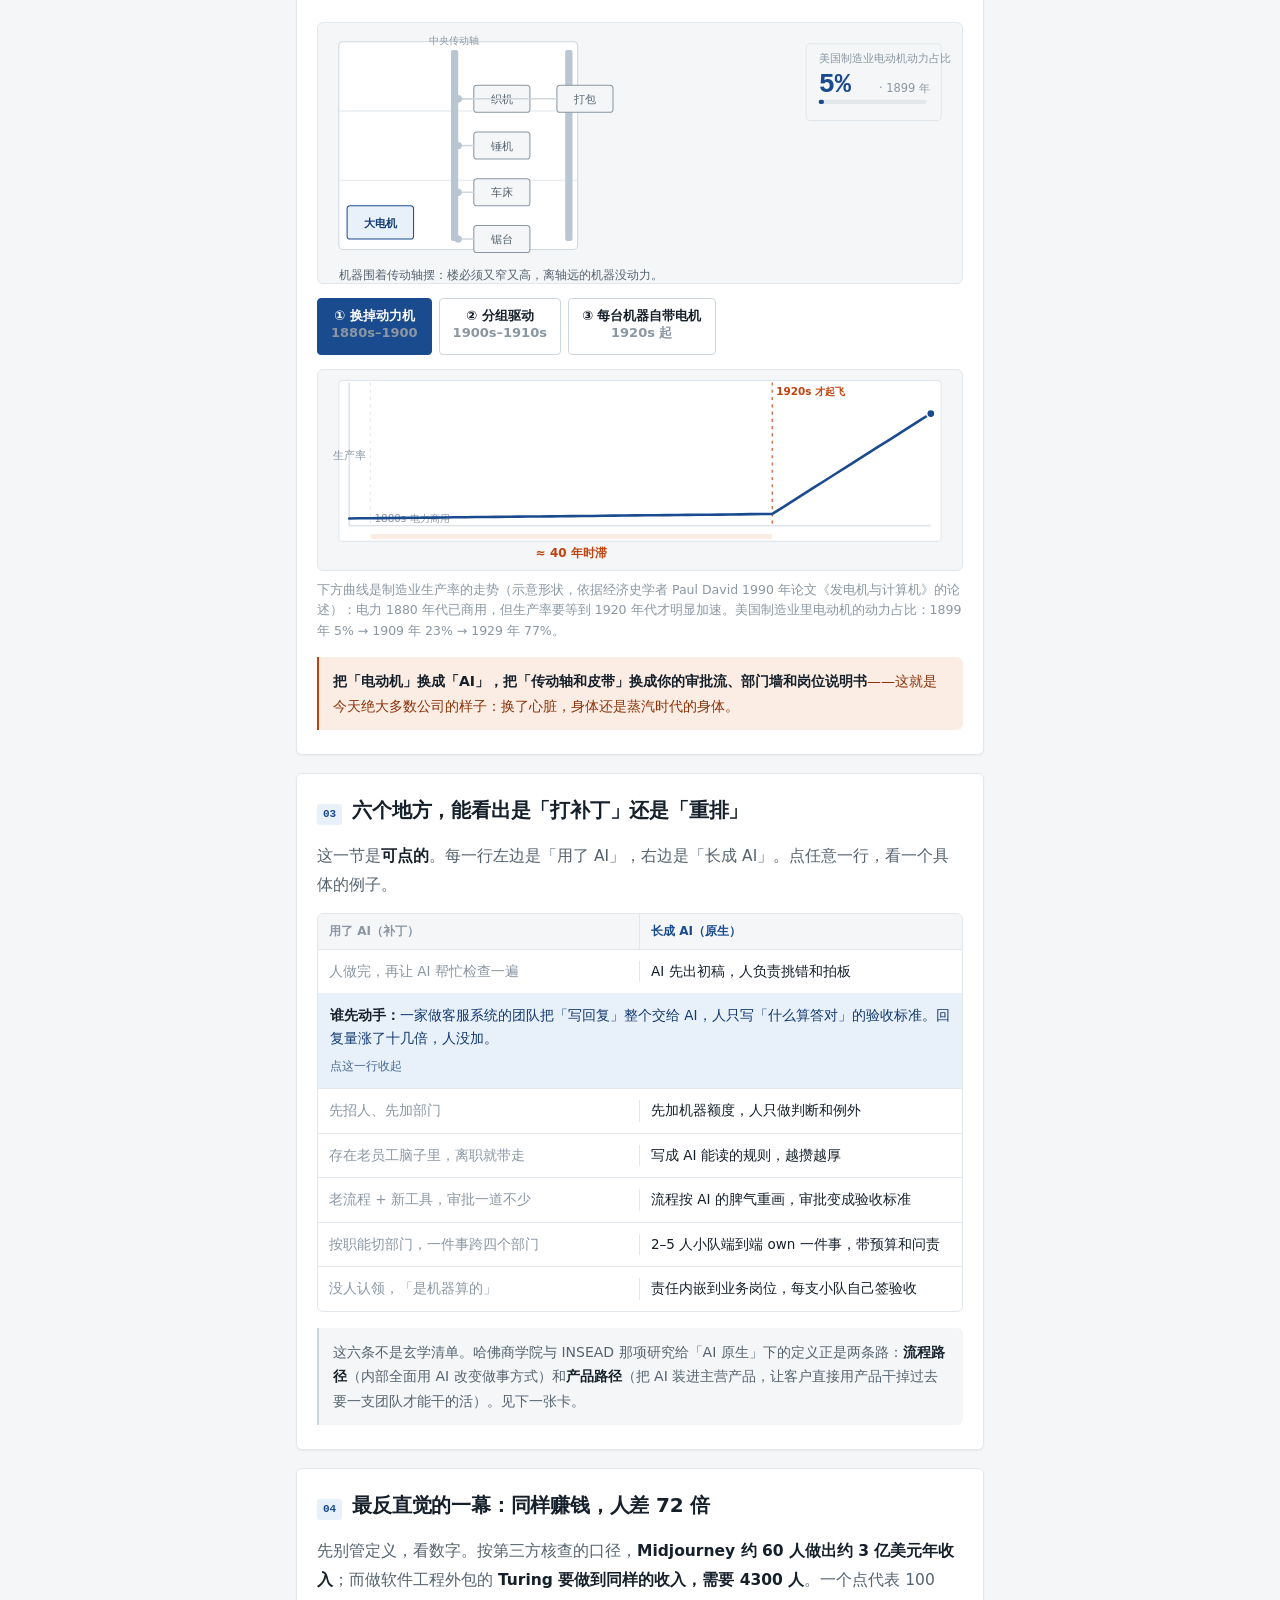
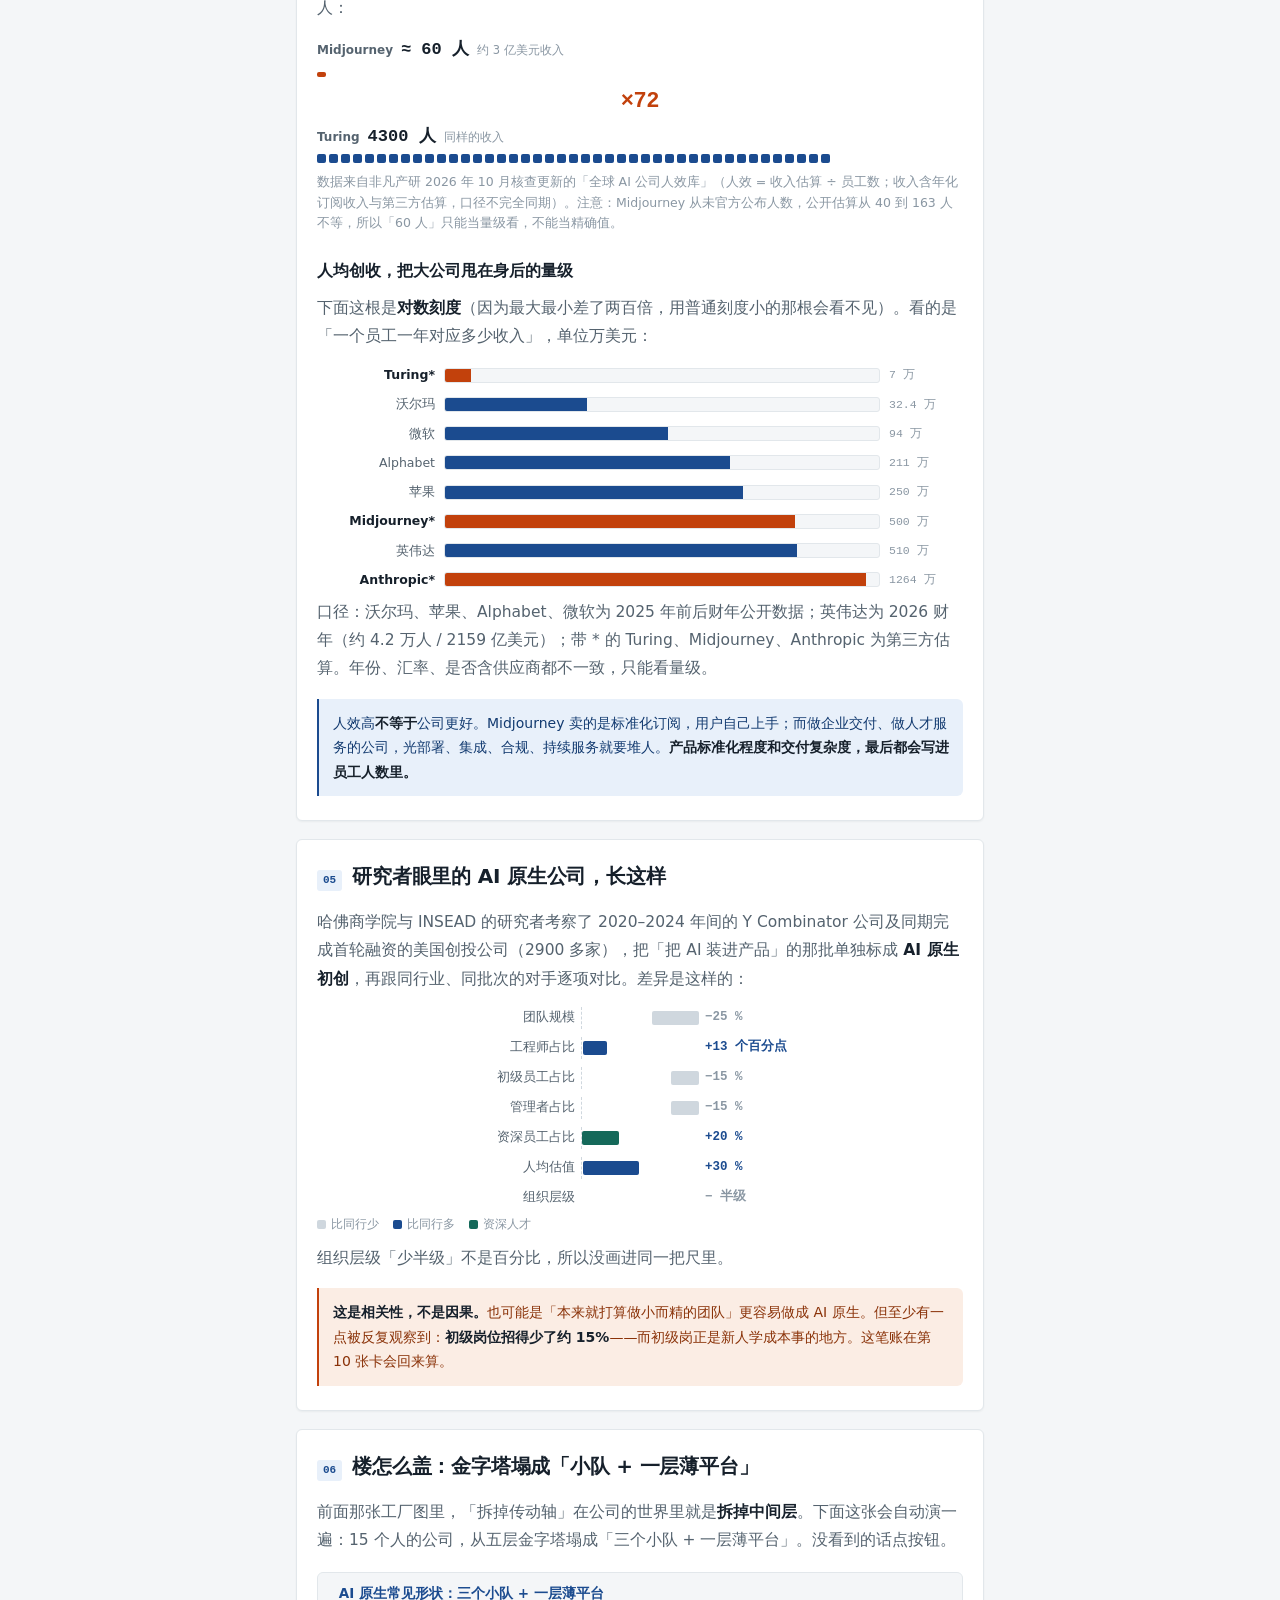
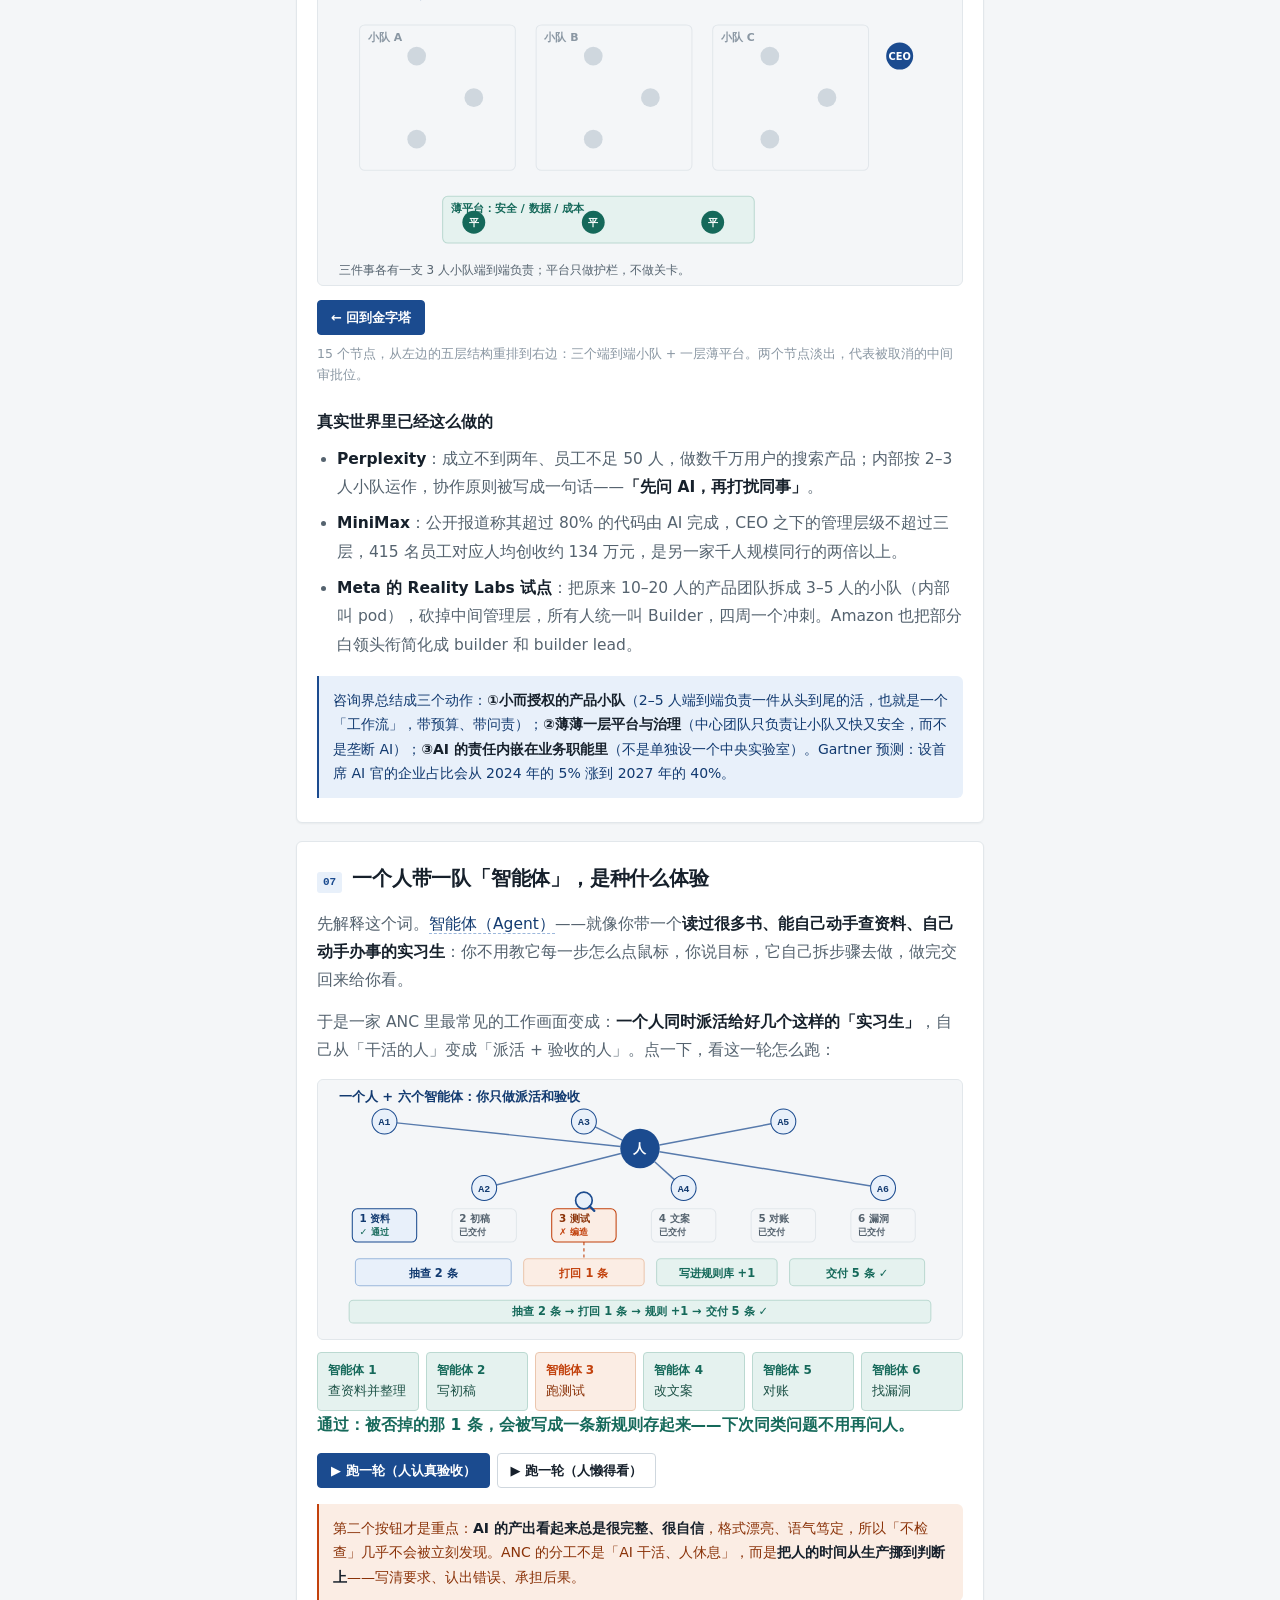
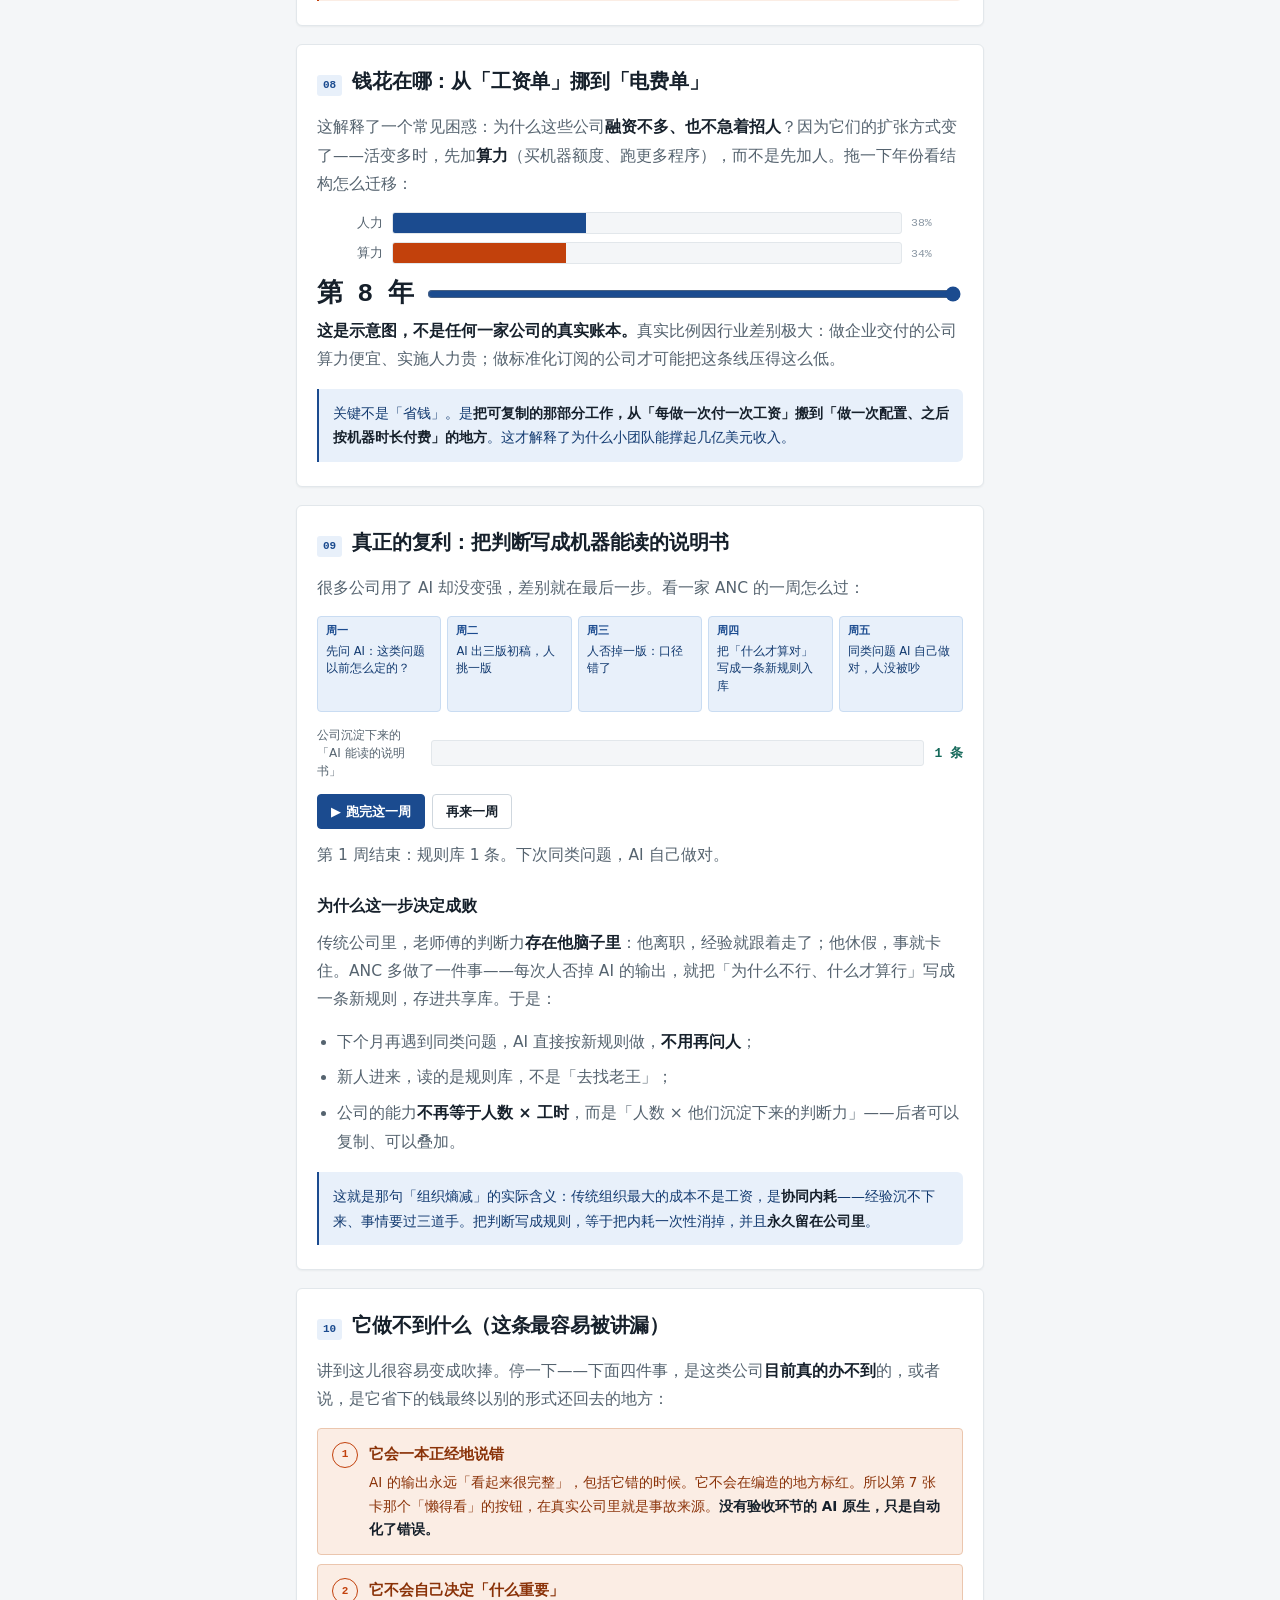
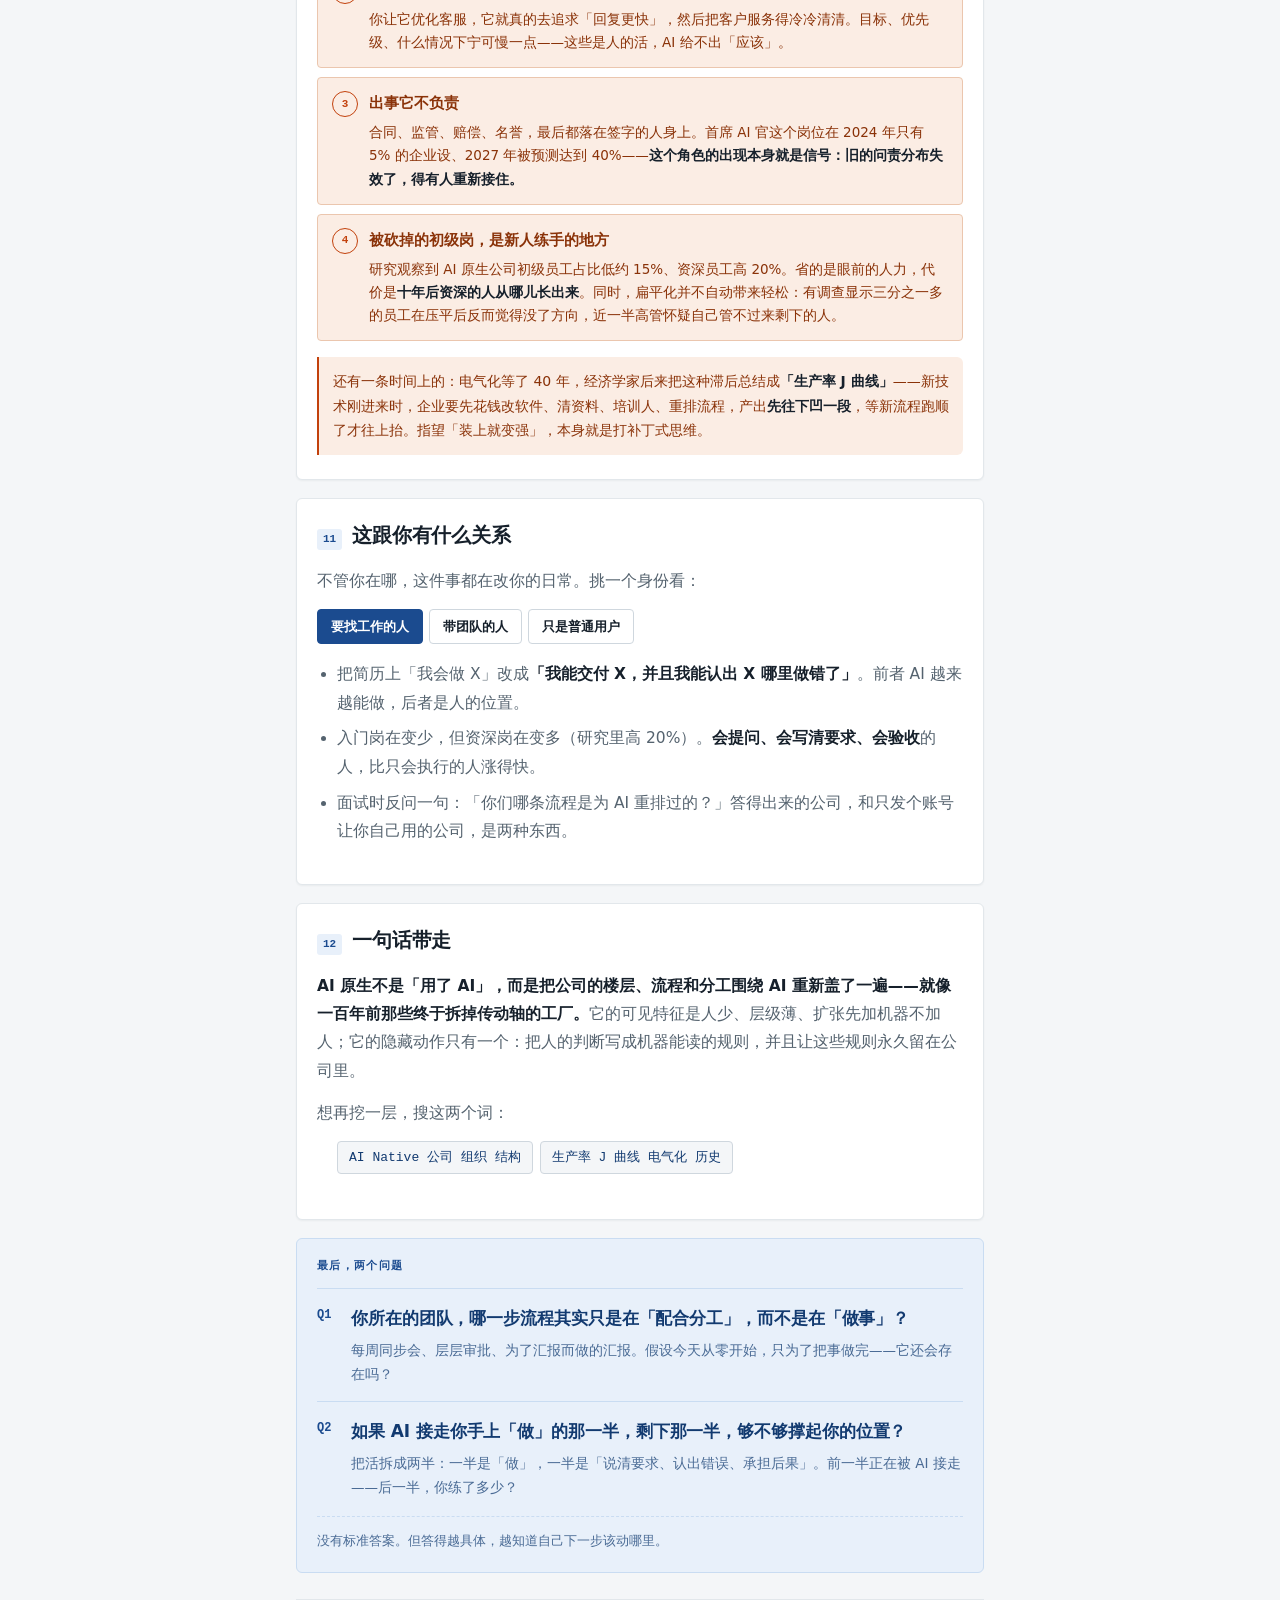
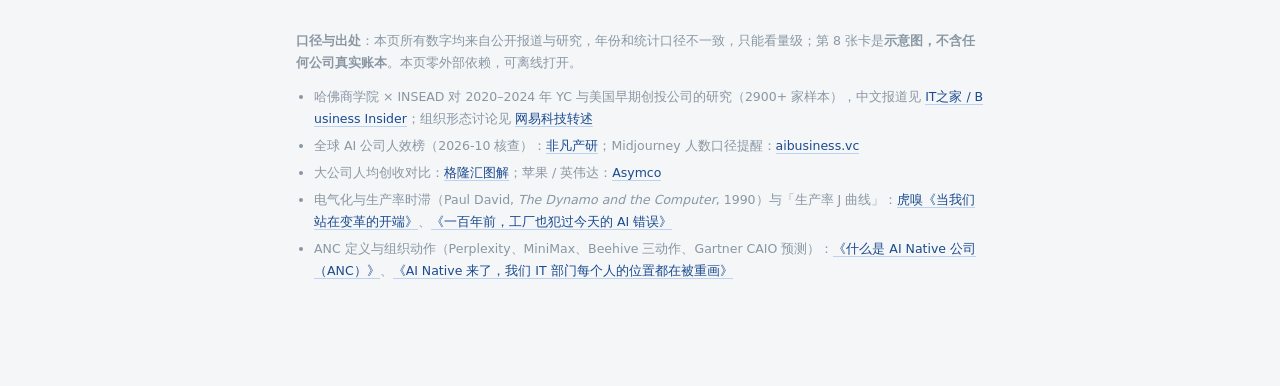
==== commit 2282b1df: "docs: AI 每日一识 2026-11-03" ====
--- a/d/2026-11-03/index.html
+++ b/d/2026-11-03/index.html
@@ -403,7 +403,7 @@
   <p class="rv">先解释这个词。<span class="term" data-explained>智能体（Agent）</span>——就像你带一个<b>读过很多书、能自己动手查资料、自己动手办事的实习生</b>：你不用教它每一步怎么点鼠标，你说目标，它自己拆步骤去做，做完交回来给你看。</p>
   <p class="rv">于是一家 ANC 里最常见的工作画面变成：<b>一个人同时派活给好几个这样的「实习生」</b>，自己从「干活的人」变成「派活 + 验收的人」。点一下，看这一轮怎么跑：</p>
   <div class="team rv">
-    <svg class="stage" id="team" viewBox="0 0 620 194" role="img" aria-label="一个人给六个智能体派活，产出回流后由人验收"></svg>
+    <svg class="stage" id="team" viewBox="0 0 620 250" role="img" aria-label="一个人给六个智能体派活：认真验收会抽查并打回错误的一条，懒得看则把六条含错误的产出一起交付"></svg>
     <div class="flow" id="jobs"></div>
     <p class="verdict" id="verdict">按「跑一轮」开始。</p>
     <div class="btnrow">
@@ -997,57 +997,152 @@
   var host=$('#team'), jobs=$('#jobs'), verdict=$('#verdict');
   if(!host) return;
   var TASKS=['查资料并整理','写初稿','跑测试','改文案','对账','找漏洞'];
+  var SHORT=['资料','初稿','测试','文案','对账','漏洞'];
+  var AX=[64,160,256,352,448,544], AY=[40,104,40,104,40,104];
+  var HX=310, HY=66, CW=62, CH=32, CY=124, BAD=2;
   jobs.innerHTML=TASKS.map(function(t,i){
     return '<span class="job" data-i="'+i+'"><b>智能体 '+(i+1)+'</b><span>'+t+'</span></span>';
   }).join('');
+
+  var CHIP=[{x:36,w:150},{x:198,w:116},{x:326,w:116},{x:454,w:130}];
+  var STY={
+    dim:['#F4F6F8','#E2E7EB','#8A97A3'],
+    info:['#E8F0FA','#9BB8DC','#123A70'],
+    hot:['#FBEDE4','#EBC6AE','#C2410C'],
+    good:['#E5F2EF','#BBD9D1','#15695A']
+  };
+  function chip(i,label,state){
+    var c=CHIP[i], st=STY[state];
+    return rect(c.x,172,c.w,26,st[0],4,'stroke="'+st[1]+'"')+
+      txt(c.x+c.w/2,189.5,label,11,st[2],'middle','600');
+  }
+  function lens(x,y,hot){
+    var col=hot?'#C2410C':'#1B4B8F', fill=hot?'#FBEDE4':'#E8F0FA';
+    var g=circ(x,y,8,fill,'stroke="'+col+'" stroke-width="1.6"');
+    g+=line(x+5.6,y+5.6,x+10,y+10,col,2.2,'stroke-linecap="round"');
+    if(hot) g+=txt(x,y+3.2,'×',9.5,col,'middle','700');
+    return g;
+  }
+
   function frame(p,lazy){
-    var s=txt(20,22,'你（一个人，负责派活和验收）',12.5,'#123A70','start','650');
-    var px=310, py=95;
-    for(var i=0;i<6;i++){
-      var ang=Math.PI*(0.15+ i*0.28);
-      var x=px+Math.cos(ang)*230*(i%2?-1:1)*(i<3?0.75:1);
-      x=px+(i-2.5)*104;
-      var y=i%2?140:60;
-      var on=p> (i+1)/9;
-      s+=line(px,py,x,y,on?'#1B4B8F':'#E2E7EB',1.5,'opacity="'+(on?0.75:0.4)+'"');
-      s+=circ(x,y,15,on?'#E8F0FA':'#F4F6F8','stroke="'+(on?'#1B4B8F':'#CFD7DE')+'"');
-      s+=txt(x,y+4,'A'+(i+1),10.5,on?'#123A70':'#8A97A3','middle','700','var(--mono)');
-    }
-    s+=circ(px,py,22,'#1B4B8F'); s+=txt(px,py+4.5,'人',12,'#fff','middle','700');
-    var tk=clamp(p,0.15,0.75);
-    var tx=lerp(px,562,tk), ty=lerp(py,200,tk);
-    if(p>0.12&&p<0.8) s+=circ(tx,ty,4.5,'#C2410C');
-    s+=rect(40,170,540,22,p>0.8?(lazy?'#FBEDE4':'#E5F2EF'):'#F4F6F8',4,'stroke="'+(p>0.8?(lazy?'#EBC6AE':'#BBD9D1'):'#E2E7EB')+'"');
-    s+=txt(310,185,p<=0.12?'等你派活':(p<0.8?'六个智能体同时在跑，产出正往回流…':(lazy?'人没看 → 一处编造直接发出去了 ✗':'人抽查两处，否掉一条 → 全部通过 ✓')),
-      11.5,p>0.8?(lazy?'#C2410C':'#15695A'):'#8A97A3','middle','600');
+    var s=txt(20,20,'一个人 + 六个智能体：你只做派活和验收',12.5,'#123A70','start','650');
+    var i,x,y,on;
+
+    /* 派活：连线从人这里长到六个智能体 */
+    for(i=0;i<6;i++){
+      x=AX[i]; y=AY[i];
+      var dx=x-HX, dy=y-HY, len=Math.sqrt(dx*dx+dy*dy), ux=dx/len, uy=dy/len;
+      on=ease(clamp(p,0.03+i*0.016,0.13+i*0.016));
+      var sx=HX+ux*19, sy=HY+uy*19;
+      s+=line(sx,sy,lerp(sx,x-ux*12,on),lerp(sy,y-uy*12,on),'#1B4B8F',1.4,'opacity="'+(0.22+0.5*on)+'"');
+      s+=circ(x,y,12,on>0.6?'#E8F0FA':'#F4F6F8','stroke="'+(on>0.6?'#1B4B8F':'#CFD7DE')+'"');
+      s+=txt(x,y+3.6,'A'+(i+1),9.5,on>0.6?'#123A70':'#8A97A3','middle','700','mono');
+    }
+    s+=circ(HX,HY,19,'#1B4B8F')+txt(HX,HY+4.6,'人',12.5,'#fff','middle','700');
+
+    /* 产出回流：六张卡依次出现；第 3 张是要命的测试结果 */
+    var seen1=!lazy&&p>=0.585;
+    for(i=0;i<6;i++){
+      var t=ease(clamp(p,0.16+i*0.05,0.27+i*0.05));
+      if(t<=0.01) continue;
+      var isBad=i===BAD&&(lazy?p>=0.86:p>=0.675);
+      var isSeen=i===0&&seen1;
+      var fill='#F4F6F8', bd='#E2E7EB', ink='#55636F', sc='#8A97A3', st='';
+      if(isBad){ fill='#FBEDE4'; bd='#C2410C'; ink='#8A3208'; sc='#C2410C'; st='✗ 编造'; }
+      else if(isSeen){ fill='#E8F0FA'; bd='#1B4B8F'; ink='#123A70'; sc='#15695A'; st='✓ 通过'; }
+      else if(p>=0.86){ st='已交付'; sc='#55636F'; }
+      var cx=AX[i]-CW/2;
+      s+='<g opacity="'+t.toFixed(2)+'" transform="translate(0 '+(1-t)*7+')">'+
+        rect(cx,CY,CW,CH,fill,5,'stroke="'+bd+'"')+
+        txt(cx+7,CY+12.5,(i+1)+' '+SHORT[i],10,ink,'start','600')+
+        (st?txt(cx+7,CY+25.5,st,9,sc,'start','650'):'')+
+      '</g>';
+    }
+
+    /* 认真验收：放大镜停在要看的卡片上，虚线框标出正在看哪一条 */
+    if(!lazy&&p>=0.54&&p<0.86){
+      var ti=p<0.64?0:2;
+      s+=rect(AX[ti]-CW/2-4,CY-4,CW+8,CH+8,'none',7,
+        'stroke="'+(ti===2&&p>=0.675?'#C2410C':'#1B4B8F')+'" stroke-width="1.2" stroke-dasharray="4 3" opacity="0.8"');
+    }
+    var lx=HX, ly=104;
+    if(!lazy&&p>=0.54){
+      if(p<0.585){ var a=ease(clamp(p,0.54,0.585)); lx=lerp(HX,AX[0],a); ly=lerp(104,116,a); }
+      else if(p<0.64){ lx=AX[0]; ly=116; }
+      else { var b=ease(clamp(p,0.64,0.695)); lx=lerp(AX[0],AX[2],b); ly=116; }
+    }
+    s+=lens(lx,ly,lazy&&p>=0.54);
+    if(lazy&&p>=0.54){
+      s+=rect(241,96,58,16,'#FBEDE4',8,'stroke="#EBC6AE"');
+      s+=txt(270,107.5,'跳过验收',9.5,'#C2410C','middle','700');
+    }
+
+    /* 打回的那一条落到下面的处理位 */
+    if(!lazy&&p>=0.675) s+=line(AX[2],CY+CH,AX[2],172,'#C2410C',1.4,'stroke-dasharray="3 3" opacity="0.75"');
+
+    if(!lazy){
+      var c1;
+      if(p<0.54) c1=['抽查 0 条','dim'];
+      else if(p<0.64) c1=['正在抽查第 1 条','info'];
+      else if(p<0.695) c1=['正在抽查第 3 条','info'];
+      else c1=['抽查 2 条','info'];
+      s+=chip(0,c1[0],c1[1])+
+        chip(1,p>=0.675?'打回 1 条':'打回 0 条',p>=0.675?'hot':'dim')+
+        chip(2,p>=0.72?'写进规则库 +1':'规则库 +0',p>=0.72?'good':'dim')+
+        chip(3,p>=0.86?'交付 5 条 ✓':'交付中…',p>=0.86?'good':'dim');
+    } else {
+      s+=chip(0,'抽查 0 条','dim')+chip(1,'打回 0 条','dim')+chip(2,'规则库 +0','dim')+
+        chip(3,p>=0.86?'交付 6 条 ✗':'交付中…',p>=0.86?'hot':'dim');
+    }
+
+    var bf='#F4F6F8', bl='#E2E7EB', bi='#55636F', msg;
+    if(p<0.06) msg='等你派活…';
+    else if(p<0.16) msg='① 派活：六个智能体同时开工';
+    else if(p<0.54) msg='② 产出回流：六份结果交回来，看起来都很完整';
+    else if(!lazy){
+      if(p<0.64) msg='③ 认真验收：先抽查第 1 条…';
+      else if(p<0.695) msg='③ 认真验收：再抽查第 3 条…';
+      else if(p<0.86) msg='④ 第 3 条站不住 → 打回，并写成一条新规则';
+      else { msg='抽查 2 条 → 打回 1 条 → 规则 +1 → 交付 5 条 ✓'; bf='#E5F2EF'; bl='#BBD9D1'; bi='#15695A'; }
+    } else {
+      if(p<0.86) msg='③ 懒得看：一份都不打开，直接放过';
+      else { msg='抽查 0 条 → 6 条全部交付，其中 1 条是编造 ✗'; bf='#FBEDE4'; bl='#EBC6AE'; bi='#C2410C'; }
+    }
+    s+=rect(30,212,560,22,bf,4,'stroke="'+bl+'"');
+    s+=txt(310,226.5,msg,11,bi,'middle','600');
+
     host.innerHTML=s;
   }
-  var lazy=false, running=false;
+
+  var lazy=false, runId=0;
   function run(isLazy){
-    if(running) return; running=true; lazy=isLazy;
+    var my=++runId;
+    lazy=isLazy;
     $$('#jobs .job').forEach(function(j){ j.className='job'; });
     verdict.className='verdict'; verdict.textContent='派活中…';
-    if(RM){ frame(1,lazy);
-      $$('#jobs .job').forEach(function(j){ j.classList.add(lazy && +j.getAttribute('data-i')===2 ? 'fail' : 'pass'); });
-      finish(); return; }
+    if(RM){
+      frame(1,lazy);
+      $$('#jobs .job').forEach(function(j){ j.classList.add(+j.getAttribute('data-i')===BAD?'fail':'pass'); });
+      finish(); return;
+    }
     var t0=0;
     requestAnimationFrame(function step(now){
-      t0=t0||now; var p=Math.min(1,(now-t0)/2400);
-      frame(ease(p),lazy);
-      $$('#jobs .job').forEach(function(j,i){
+      if(my!==runId) return;
+      t0=t0||now;
+      var p=Math.min(1,(now-t0)/3200);
+      frame(p,lazy);
+      $$('#jobs .job').forEach(function(j){
         var k=+j.getAttribute('data-i');
-        if(p>0.12+k*0.09) j.classList.add('busy');
-        if(p>0.8){ j.classList.remove('busy'); j.classList.add(lazy&&k===2?'fail':'pass'); }
+        if(p>0.14+k*0.03) j.classList.add('busy');
+        if(p>=0.86){ j.classList.remove('busy'); j.classList.add(k===BAD?'fail':'pass'); }
       });
       if(p<1) requestAnimationFrame(step); else finish();
     });
   }
   function finish(){
-    running=false;
-    if(lazy){ verdict.className='verdict no'; verdict.textContent='打回：AI 的产出格式完美、语气笃定，包括它错的时候。「没看」就等于把错误自动化了。'; }
-    else { verdict.className='verdict ok'; verdict.textContent='通过：人被否掉的那一条，会被写成一条新规则存起来——下次同类问题不用再问人。'; }
-  }
-  frame(0,false);
+    if(lazy){ verdict.className='verdict no'; verdict.textContent='没拦住：6 条全部交付，其中 1 条是编造。「没看」等于把错误自动化了。'; }
+    else { verdict.className='verdict ok'; verdict.textContent='通过：被否掉的那 1 条，会被写成一条新规则存起来——下次同类问题不用再问人。'; }
+  }
   $('#run').addEventListener('click',function(){
     $$('#run,#run-lazy').forEach(function(b){b.classList.remove('sel');});
     this.classList.add('sel'); run(false);
@@ -1056,7 +1151,12 @@
     $$('#run,#run-lazy').forEach(function(b){b.classList.remove('sel');});
     this.classList.add('sel'); run(true);
   });
-  if(!RM){
+  if(RM){
+    frame(1,false);
+    $$('#jobs .job').forEach(function(j){ j.classList.add(+j.getAttribute('data-i')===BAD?'fail':'pass'); });
+    finish();
+  } else {
+    frame(0,false);
     var done=false;
     var io=new IntersectionObserver(function(es){
       es.forEach(function(e){ if(e.isIntersecting&&!done){ done=true; io.disconnect(); run(false); } });
